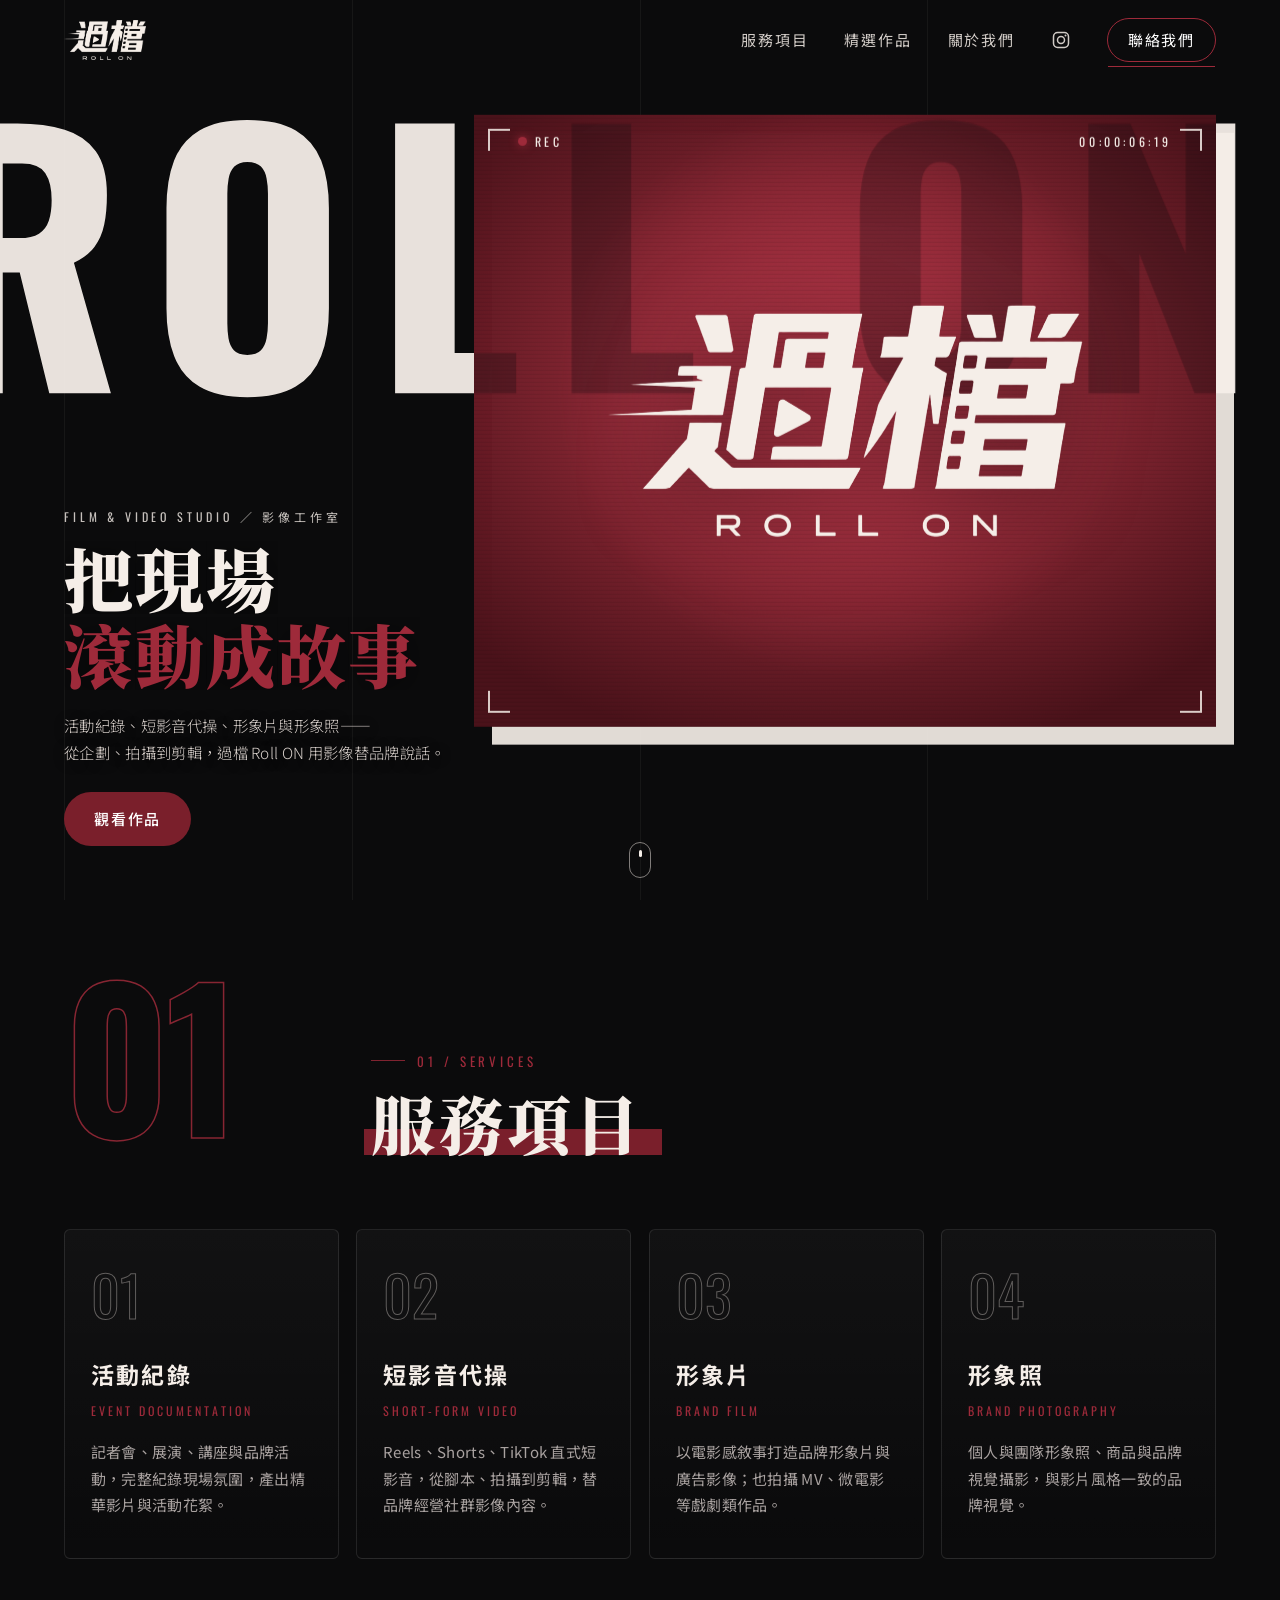
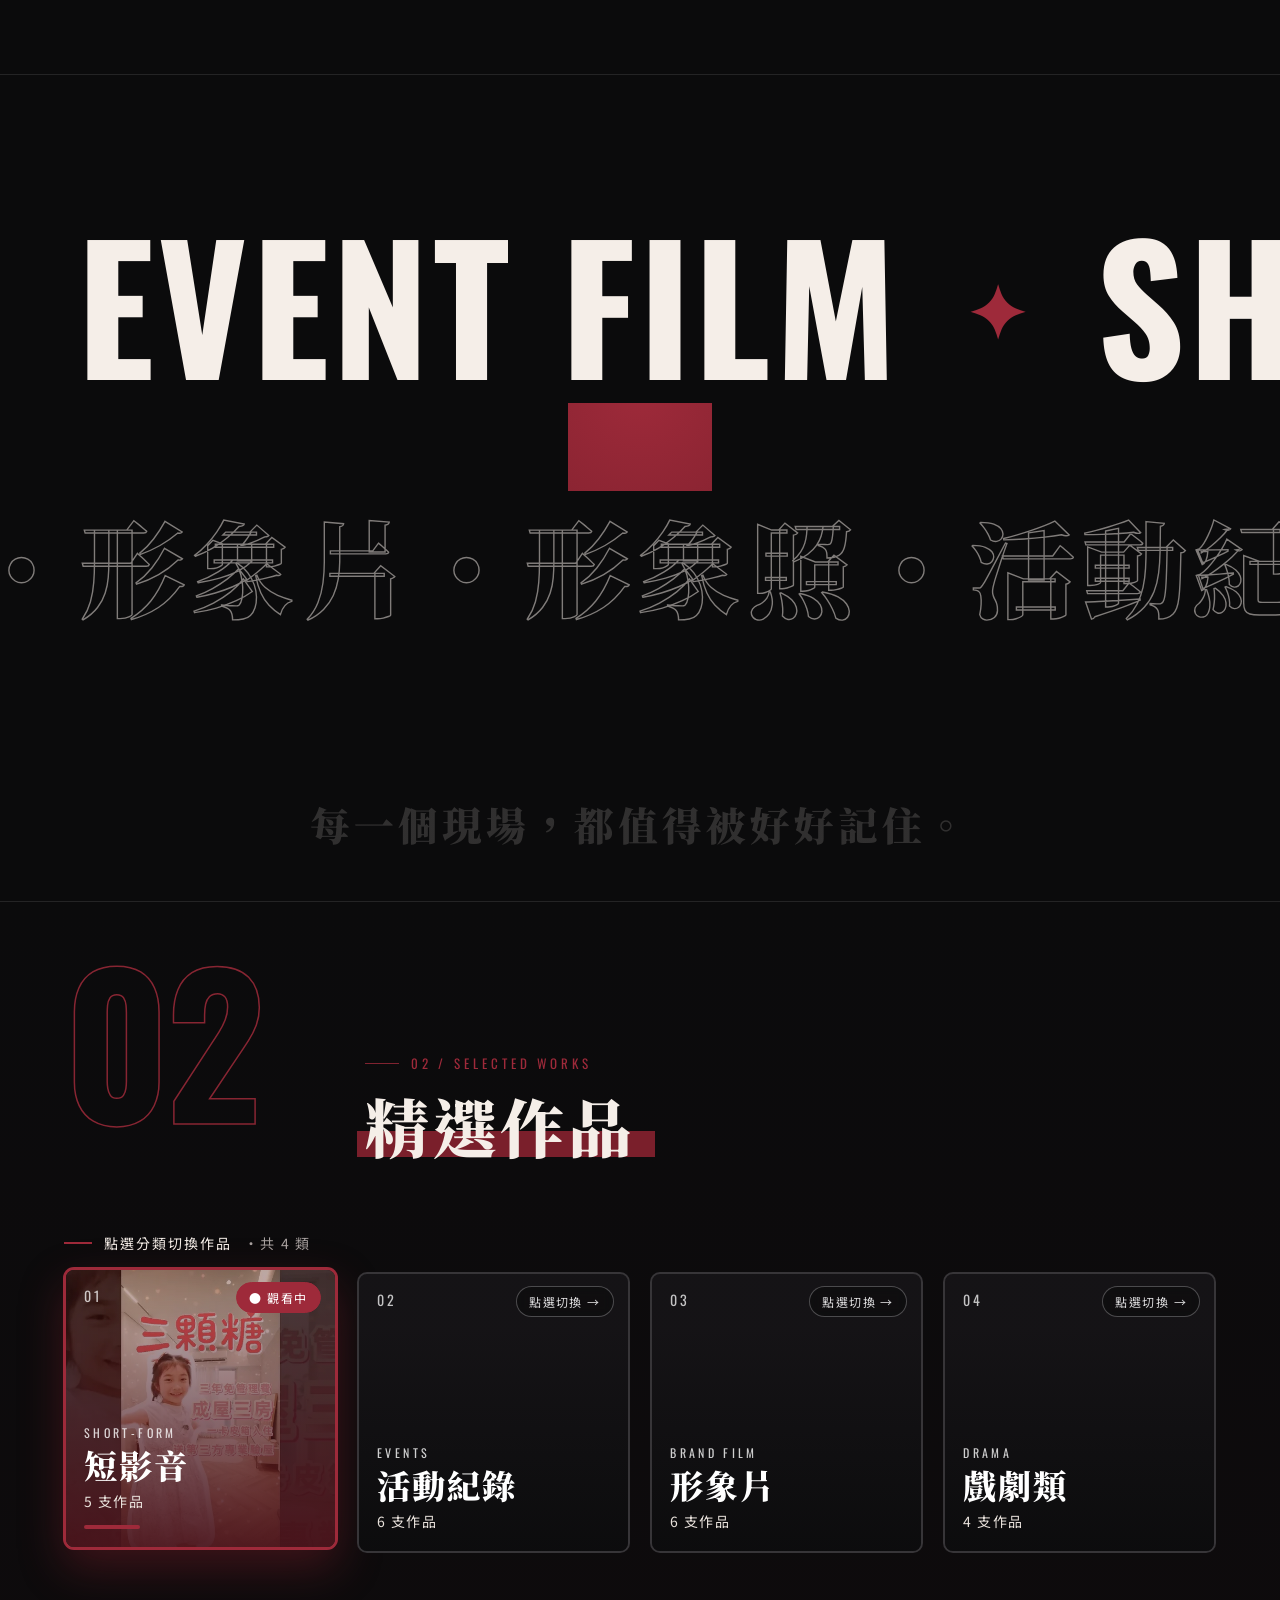
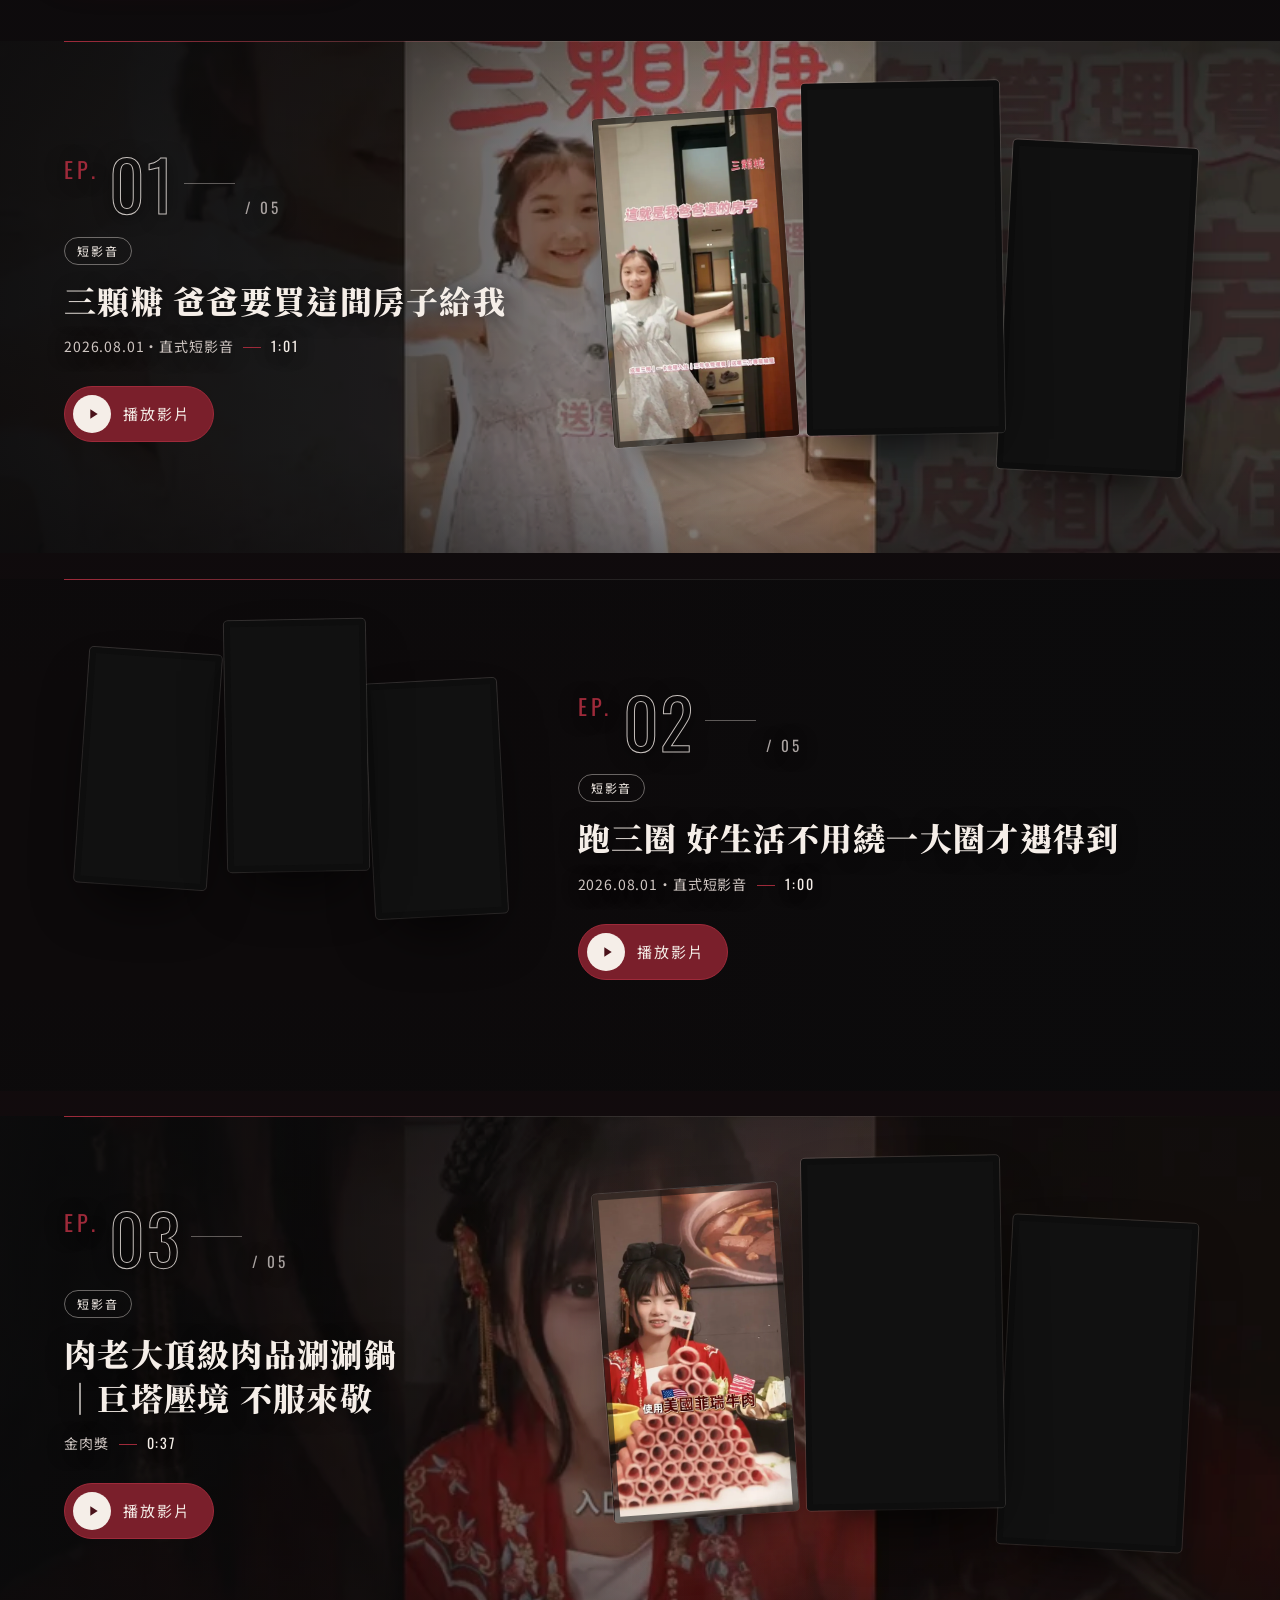
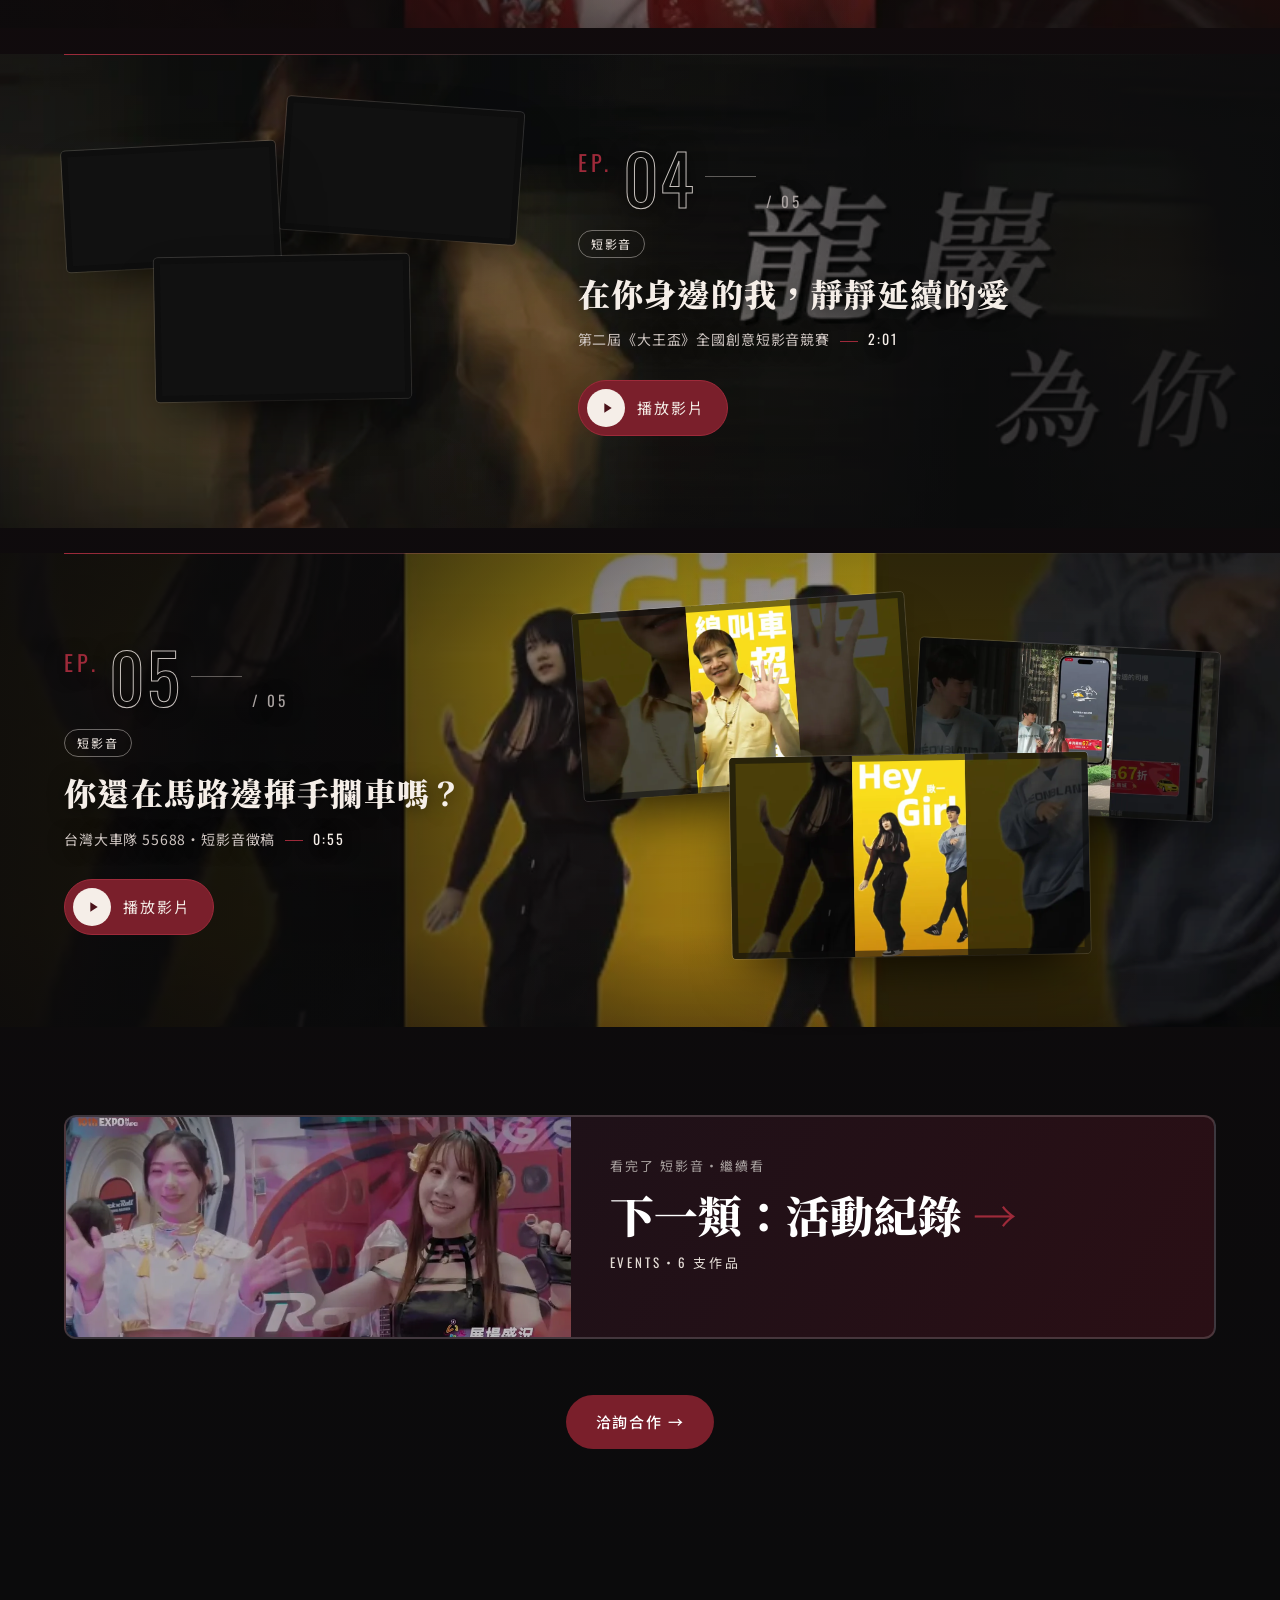
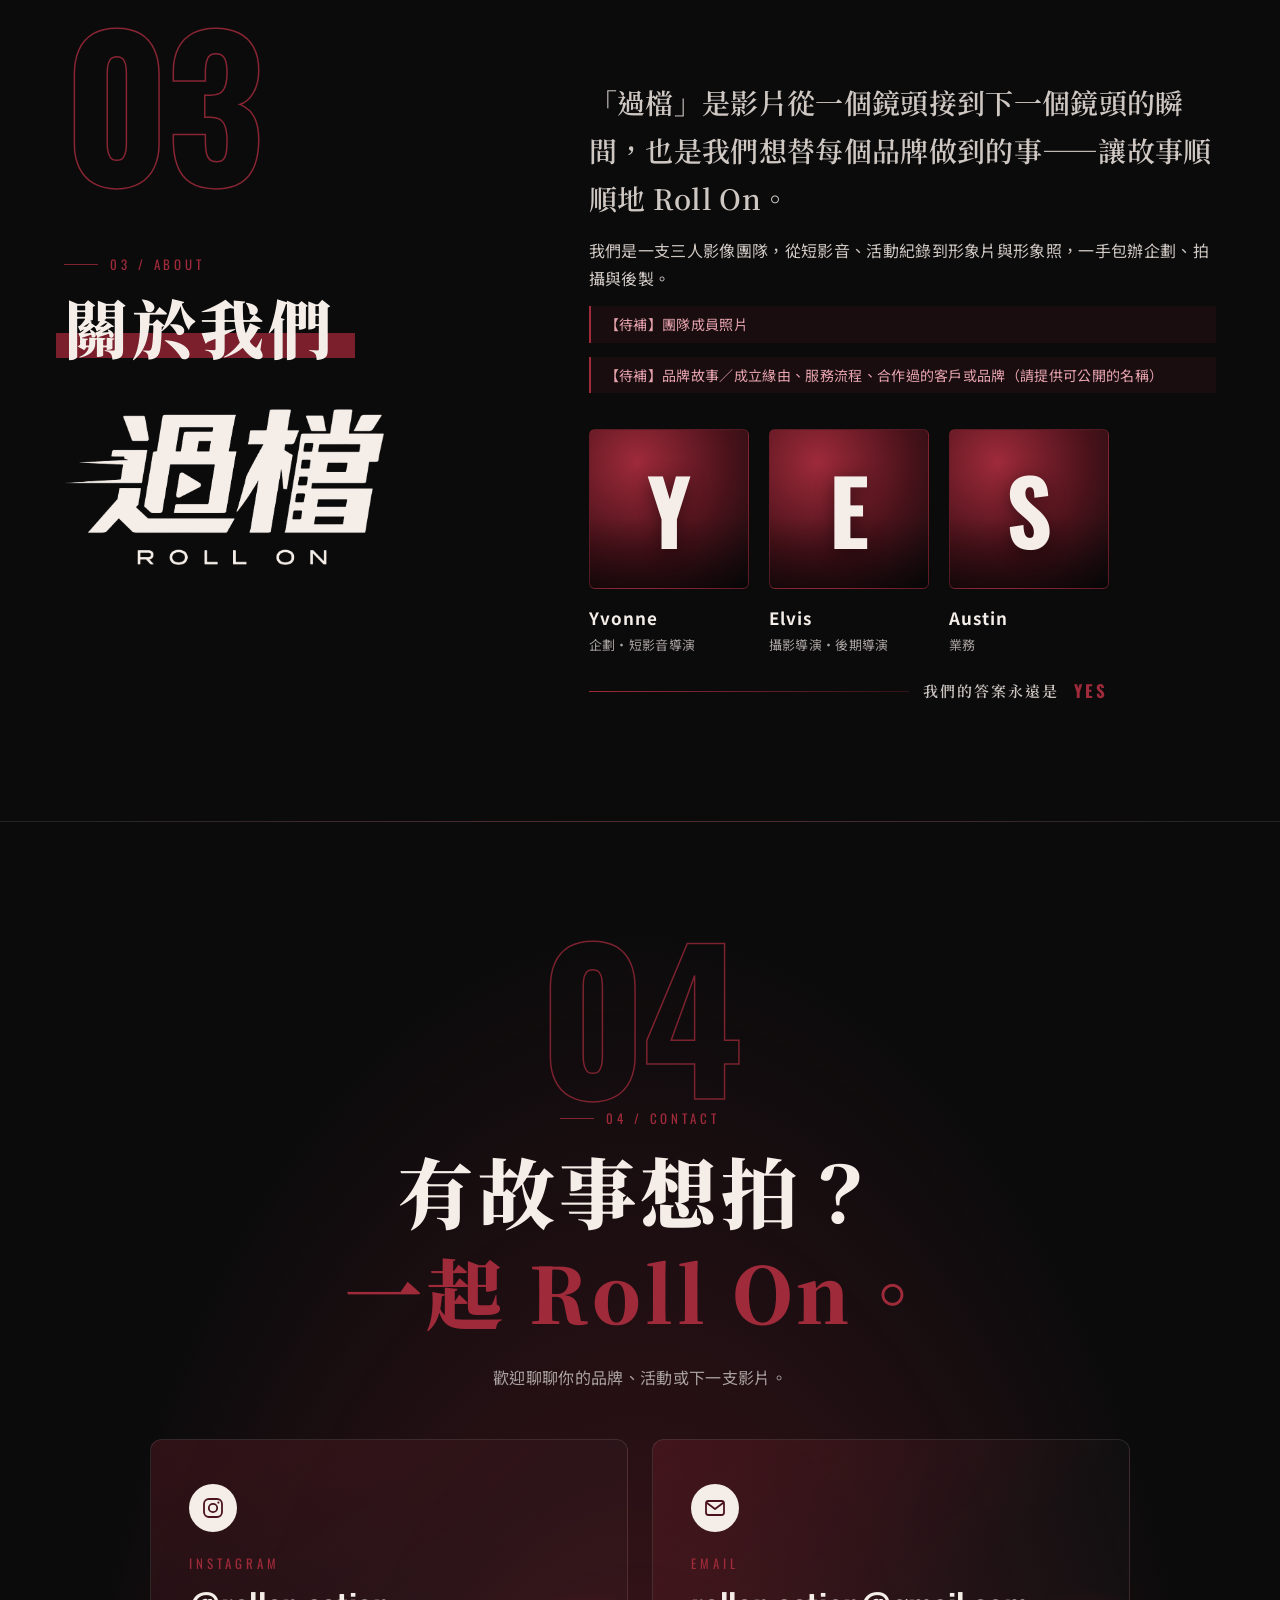
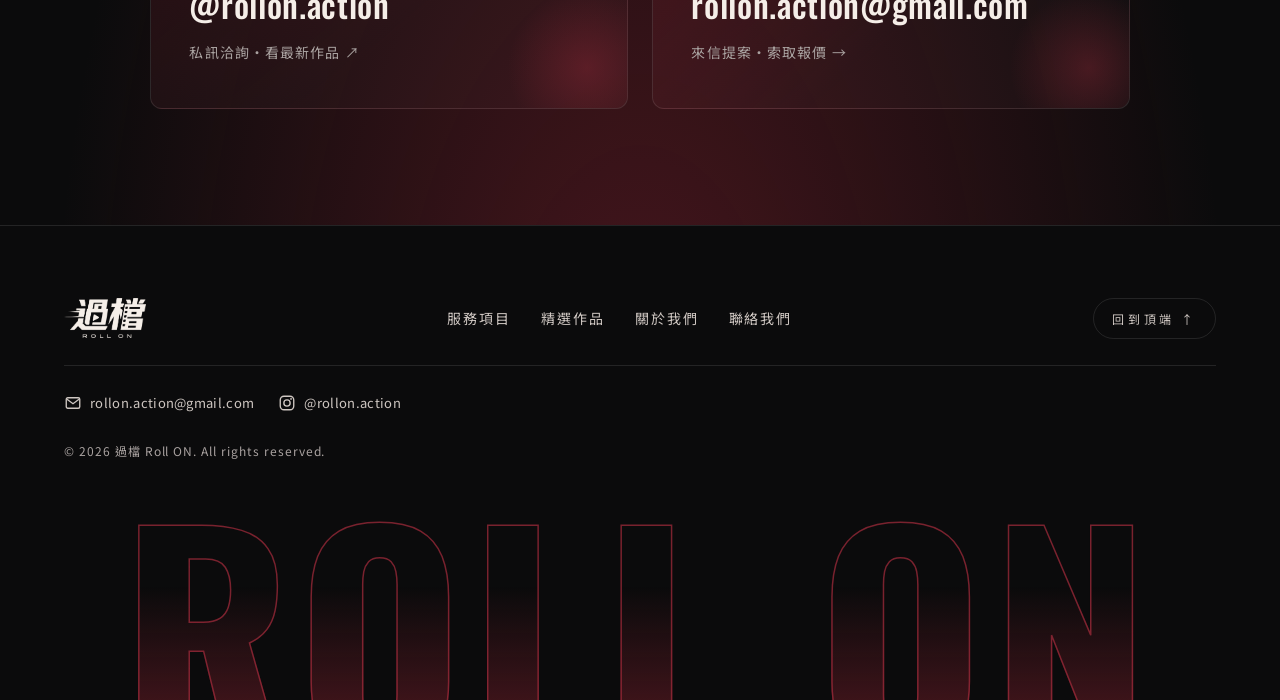
==== index.html @ 3261c83e "works.json data + /admin/ backend + large view counts" ====
<!DOCTYPE html>
<html lang="zh-Hant-TW" class="no-js">
<head>
<meta charset="UTF-8">
<meta name="viewport" content="width=device-width, initial-scale=1">
<title>過檔 Roll ON｜短影音代操・活動紀錄・形象片・形象照</title>
<meta name="description" content="過檔 Roll ON 影像工作室：短影音代操、活動紀錄、形象片、形象照。">
<link rel="preconnect" href="https://fonts.googleapis.com">
<link rel="preconnect" href="https://fonts.gstatic.com" crossorigin>
<link href="https://fonts.googleapis.com/css2?family=Noto+Sans+TC:wght@300;400;500;700;900&family=Noto+Serif+TC:wght@600;900&family=Oswald:wght@500;700&display=swap" rel="stylesheet">
<link rel="stylesheet" href="assets/style.css">
<script>document.documentElement.classList.replace("no-js","js")</script>
<link rel="icon" href="assets/logo-light.png">
<script>
  /* always open at the hero: no scroll restoration, no #hash jump on first load */
  if('scrollRestoration' in history) history.scrollRestoration='manual';
  if(location.hash) history.replaceState(null,'',location.pathname+location.search);
  window.scrollTo({top:0,left:0,behavior:'instant'});
  addEventListener('load',function(){ window.scrollTo({top:0,left:0,behavior:'instant'}); });
  addEventListener('pageshow',function(e){ if(e.persisted) window.scrollTo({top:0,left:0,behavior:'instant'}); });
</script>
</head>
<body>
<div class="intro" id="intro" aria-hidden="true">
  <div class="intro__inner">
    <img class="intro__logo" src="assets/logo-light.png" alt="">
    <span class="intro__bar"></span>
    <span class="intro__tc">EVENT FILM &amp; VIDEO STUDIO</span>
  </div>
</div>
<div class="cursor" id="cursor" aria-hidden="true"><span class="cursor__label">PLAY</span></div>

<header class="nav" id="nav">
  <span class="nav__progress" id="navProgress" aria-hidden="true"></span>
  <a href="#top" class="nav__logo" aria-label="過檔 Roll ON 首頁"><img src="assets/logo-light.png" alt="過檔 Roll ON"></a>
  <nav class="nav__links" id="navLinks">
    <a href="#services">服務項目</a>
    <a href="#works">精選作品</a>
    <a href="#about">關於我們</a>
    <a href="https://www.instagram.com/rollon.action/" class="nav__ig" target="_blank" rel="noopener" aria-label="Instagram @rollon.action"><svg viewBox="0 0 24 24" aria-hidden="true"><rect x="3" y="3" width="18" height="18" rx="5" fill="none" stroke="currentColor" stroke-width="1.8"/><circle cx="12" cy="12" r="4.2" fill="none" stroke="currentColor" stroke-width="1.8"/><circle cx="17.4" cy="6.6" r="1.2" fill="currentColor"/></svg><span class="nav__ig-text">Instagram</span></a>
    <a href="#contact" class="nav__cta">聯絡我們</a>
  </nav>
  <button class="nav__burger" id="burger" aria-label="開啟選單"><span></span><span></span></button>
</header>

<main id="top">
  <!-- HERO -->
  <section class="hero">
    <div class="hero__grid" aria-hidden="true"><i></i><i></i><i></i></div>
    <div class="hero__word hero__word--solid" aria-hidden="true" data-drift="-0.25"><span>ROLL ON</span></div>
    <figure class="hero__frame hero__frame--logo" data-parallax="0.08">
      <div class="hero__frame-bg" aria-hidden="true">
        <div class="hero__ghost"><div class="hero__word hero__word--ghost" data-drift="-0.25"><span>ROLL ON</span></div></div>
      </div>
      <img class="hero__logo" src="assets/logo-light.png" alt="過檔 Roll ON">
      <span class="hero__corner hero__corner--tl"></span><span class="hero__corner hero__corner--tr"></span>
      <span class="hero__corner hero__corner--bl"></span><span class="hero__corner hero__corner--br"></span>
      <figcaption class="hero__hud" aria-hidden="true"><span><i class="rec"></i>REC</span><span class="hero__tc" id="heroTc">00:00:00:00</span></figcaption>
      <span class="hero__focus" aria-hidden="true"></span>
    </figure>
    <div class="hero__word hero__word--outline" aria-hidden="true" data-drift="-0.25"><span>ROLL ON</span></div>
    <div class="hero__inner">
      <p class="eyebrow">FILM &amp; VIDEO STUDIO ／ 影像工作室</p>
      <h1 class="hero__title" aria-label="把現場滾動成故事">
        <span class="line" data-split>把現場</span>
        <span class="line accent" data-split>滾動成故事</span>
      </h1>
      <p class="hero__sub" data-reveal>活動紀錄、短影音代操、形象片與形象照——<br class="br-d">從企劃、拍攝到剪輯，過檔 Roll ON 用影像替品牌說話。</p>
      <div class="hero__actions" data-reveal style="--d:.1s">
        <a href="#works" class="btn btn--primary">觀看作品</a>
      </div>
    </div>
    <a href="#services" class="hero__scroll" aria-label="往下捲動"><span></span></a>
  </section>

  <!-- SERVICES -->
  <section class="section services" id="services">
    <div class="section__head">
      <span class="section__big" aria-hidden="true" data-parallax="-0.06">01</span>
      <div class="section__titles">
        <p class="section__num" data-reveal>01 / SERVICES</p>
        <h2 class="section__title" data-split>服務項目</h2>
      </div>
    </div>
    <div class="services__grid services__grid--even">
      <article class="svc" data-reveal>
        <span class="svc__no">01</span>
        <h3>活動紀錄</h3>
        <p class="svc__en">EVENT DOCUMENTATION</p>
        <p>記者會、展演、講座與品牌活動，完整紀錄現場氛圍，產出精華影片與活動花絮。</p>
      </article>
      <article class="svc" data-reveal>
        <span class="svc__no">02</span>
        <h3>短影音代操</h3>
        <p class="svc__en">SHORT-FORM VIDEO</p>
        <p>Reels、Shorts、TikTok 直式短影音，從腳本、拍攝到剪輯，替品牌經營社群影像內容。</p>
      </article>
      <article class="svc" data-reveal>
        <span class="svc__no">03</span>
        <h3>形象片</h3>
        <p class="svc__en">BRAND FILM</p>
        <p>以電影感敘事打造品牌形象片與廣告影像；也拍攝 MV、微電影等戲劇類作品。</p>
      </article>
      <article class="svc" data-reveal>
        <span class="svc__no">04</span>
        <h3>形象照</h3>
        <p class="svc__en">BRAND PHOTOGRAPHY</p>
        <p>個人與團隊形象照、商品與品牌視覺攝影，與影片風格一致的品牌視覺。</p>
      </article>
    </div>
  </section>

  <!-- STATEMENT: scroll-scrubbed kinetic type passing through a frame -->
  <section class="statement" id="statement" aria-label="過檔 Roll ON 影像宣言">
    <div class="statement__stage" aria-hidden="true">
      <p class="st-line st-line--a">EVENT FILM <i>✦</i> SHORTS <i>✦</i> BRAND FILM <i>✦</i> PHOTO <i>✦</i> EVENT FILM</p>
      <p class="st-line st-line--b">活動紀錄・短影音・形象片・形象照・活動紀錄</p>
    </div>
    <div class="statement__panel" aria-hidden="true">
      <div class="statement__replica">
        <p class="st-line st-line--a">EVENT FILM <i>✦</i> SHORTS <i>✦</i> BRAND FILM <i>✦</i> PHOTO <i>✦</i> EVENT FILM</p>
        <p class="st-line st-line--b">活動紀錄・短影音・形象片・形象照・活動紀錄</p>
      </div>
      <span class="hero__corner hero__corner--tl"></span><span class="hero__corner hero__corner--tr"></span>
      <span class="hero__corner hero__corner--bl"></span><span class="hero__corner hero__corner--br"></span>
      <span class="statement__hud"><i class="rec"></i>ROLLING</span>
    </div>
    <p class="statement__quote"><span class="statement__fill">每一個現場，</span><span class="statement__fill">都值得被好好記住。</span></p>
  </section>

  <!-- WORKS -->
  <section class="section works" id="works">
    <div class="section__head section__head--row">
      <span class="section__big" aria-hidden="true" data-parallax="-0.06">02</span>
      <div class="section__titles">
        <p class="section__num" data-reveal>02 / SELECTED WORKS</p>
        <h2 class="section__title" data-split>精選作品</h2>
      </div>
    </div>
    <div class="wcats-wrap" data-reveal>
      <p class="wcats__hint"><i aria-hidden="true"></i>點選分類切換作品<span>・共 4 類</span></p>
      <div class="wcats" role="tablist" id="worksCats" aria-label="作品分類"></div>
    </div>
    <div class="works__body" id="worksBody">
      <div class="wbar" id="worksBar" aria-label="切換作品分類"><span class="wbar__label">分類</span><div class="wbar__pills" id="worksBarPills"></div></div>
      <div class="works__list" id="worksGrid"></div>
      <div id="worksNext"></div>
    </div>
    <div class="works__more">
      <a class="btn btn--primary" href="#contact">洽詢合作 →</a>
    </div>
  </section>

  <!-- ABOUT -->
  <section class="section about" id="about">
    <div class="about__grid">
      <div class="about__side">
        <span class="section__big" aria-hidden="true" data-parallax="-0.06">03</span>
        <p class="section__num" data-reveal>03 / ABOUT</p>
        <h2 class="section__title" data-split>關於我們</h2>
        <img data-reveal class="about__logo" src="assets/logo-light.png" alt="過檔 Roll ON">
      </div>
      <div class="about__body">
        <p class="about__lead" data-reveal>「過檔」是影片從一個鏡頭接到下一個鏡頭的瞬間，也是我們想替每個品牌做到的事——讓故事順順地 <span class="nowrap">Roll On。</span></p>
        <p>我們是一支三人影像團隊，從短影音、活動紀錄到形象片與形象照，一手包辦企劃、拍攝與後製。</p>
        <p class="todo">【待補】團隊成員照片</p>
        <p class="todo">【待補】品牌故事／成立緣由、服務流程、合作過的客戶或品牌（請提供可公開的名稱）</p>
        <div class="team-yes" data-reveal>
        <ul class="about__team" aria-label="團隊成員">
          <li><div class="avatar" aria-hidden="true"><span>Y</span></div><strong>Yvonne</strong><span class="roles"><em>企劃</em>・<em>短影音導演</em></span></li>
          <li><div class="avatar" aria-hidden="true"><span>E</span></div><strong>Elvis</strong><span class="roles"><em>攝影導演</em>・<em>後期導演</em></span></li>
          <li><div class="avatar" aria-hidden="true"><span>S</span></div><strong>Austin</strong><span class="roles"><em>業務</em></span></li>
        </ul>
        <p class="yes-line"><span class="yes-line__rule"></span>我們的答案永遠是 <b>YES</b></p>
        </div>
      </div>
    </div>
  </section>

  <!-- CONTACT -->
  <section class="section contact" id="contact">
    <span class="section__big section__big--center" aria-hidden="true">04</span>
    <p class="section__num" data-reveal>04 / CONTACT</p>
    <h2 class="contact__title"><span class="line" data-split>有故事想拍？</span><span class="line accent" data-split>一起 Roll On。</span></h2>
    <p class="contact__sub" data-reveal>歡迎聊聊你的品牌、活動或下一支影片。</p>
    <div class="contact__cards contact__cards--main" data-reveal>
      <a class="ccard ccard--big" href="https://www.instagram.com/rollon.action/" target="_blank" rel="noopener">
        <span class="ccard__icon" aria-hidden="true"><svg viewBox="0 0 24 24"><rect x="3" y="3" width="18" height="18" rx="5"/><circle cx="12" cy="12" r="4.2"/><circle cx="17.4" cy="6.6" r="1.1" class="dot"/></svg></span>
        <span class="ccard__label">INSTAGRAM</span><strong>@rollon.action</strong><em>私訊洽詢・看最新作品 ↗</em>
      </a>
      <a class="ccard ccard--big" href="mailto:rollon.action@gmail.com">
        <span class="ccard__icon" aria-hidden="true"><svg viewBox="0 0 24 24"><rect x="3" y="5" width="18" height="14" rx="2.5"/><path d="M4 7l8 6 8-6"/></svg></span>
        <span class="ccard__label">EMAIL</span><strong>rollon.action<wbr>@gmail.com</strong><em>來信提案・索取報價 →</em>
      </a>
    </div>
  </section>
</main>

<footer class="footer">
  <div class="footer__mark" aria-hidden="true">ROLL ON</div>
  <div class="footer__top">
    <img src="assets/logo-light.png" alt="過檔 Roll ON">
    <nav class="footer__nav" aria-label="頁尾導覽"><a href="#services">服務項目</a><a href="#works">精選作品</a><a href="#about">關於我們</a><a href="#contact">聯絡我們</a></nav>
    <a href="#top" class="footer__totop">回到頂端 ↑</a>
  </div>
  <div class="footer__links">
    <a href="mailto:rollon.action@gmail.com" aria-label="Email rollon.action@gmail.com"><svg viewBox="0 0 24 24" aria-hidden="true"><rect x="3" y="5" width="18" height="14" rx="2" fill="none" stroke="currentColor" stroke-width="1.8"/><path d="M4 7l8 6 8-6" fill="none" stroke="currentColor" stroke-width="1.8"/></svg><span>rollon.action@gmail.com</span></a>
    <a href="https://www.instagram.com/rollon.action/" target="_blank" rel="noopener" aria-label="Instagram @rollon.action"><svg viewBox="0 0 24 24" aria-hidden="true"><rect x="3" y="3" width="18" height="18" rx="5" fill="none" stroke="currentColor" stroke-width="1.8"/><circle cx="12" cy="12" r="4.2" fill="none" stroke="currentColor" stroke-width="1.8"/><circle cx="17.4" cy="6.6" r="1.2" fill="currentColor"/></svg><span>@rollon.action</span></a>
  </div>
  <p class="footer__copy">© <span id="yr"></span> 過檔 Roll ON. All rights reserved.</p>
</footer>

<div class="modal" id="modal" aria-hidden="true">
  <div class="modal__backdrop" data-close></div>
  <div class="modal__box">
    <button class="modal__close" data-close aria-label="關閉">×</button>
    <div class="modal__frame" id="modalFrame"></div>
    <p class="modal__title" id="modalTitle"></p>
  </div>
</div>

<script src="assets/works-loader.js" data-then="assets/main.js assets/fx.js"></script>
</body>
</html>
---- assets/style.css ----
:root{
  --wine:#7a1f2b; --wine-2:#9e2a3a; --wine-dark:#4a121a;
  --black:#0b0b0c; --ink:#141416; --line:rgba(255,255,255,.1);
  --cream:#f5eee8; --muted:#a9a2a0;
  --sans:"Noto Sans TC",system-ui,sans-serif; --serif:"Noto Serif TC",serif; --disp:"Oswald","Noto Sans TC",sans-serif;
  --pad:clamp(20px,5vw,80px);
}
*{box-sizing:border-box;margin:0;padding:0}
html{scroll-behavior:smooth}
body{background:var(--black);color:var(--cream);font-family:var(--sans);font-weight:400;line-height:1.75;letter-spacing:.02em;-webkit-font-smoothing:antialiased;overflow-x:hidden}
img{display:block;max-width:100%}
a{color:inherit;text-decoration:none}
button{font:inherit;color:inherit;background:none;border:0;cursor:pointer}
.accent{color:var(--wine-2)}
[hidden]{display:none!important}

/* NAV */
.nav{position:fixed;inset:0 0 auto;z-index:50;display:flex;align-items:center;justify-content:space-between;padding:18px var(--pad);transition:background .3s,padding .3s}
.nav.is-solid{background:rgba(11,11,12,.88);backdrop-filter:blur(10px);padding-top:12px;padding-bottom:12px;border-bottom:1px solid var(--line)}
.nav__logo img{height:40px;width:auto}
.nav__links{display:flex;gap:36px;align-items:center;font-size:15px;letter-spacing:.12em}
.nav__links a{opacity:.85;transition:opacity .2s,color .2s}
.nav__links a:hover{opacity:1;color:#fff}
.nav__cta{border:1px solid var(--wine-2);padding:8px 20px;border-radius:999px;opacity:1!important}
.nav__cta:hover{background:var(--wine)}
.nav__burger{display:none;width:40px;height:40px;position:relative}
.nav__burger span{position:absolute;left:8px;right:8px;height:2px;background:var(--cream);transition:.3s}
.nav__burger span:first-child{top:15px}.nav__burger span:last-child{top:23px}

/* HERO — poster layout: one dominant frame, giant bleeding type, 3 colours */
.hero{position:relative;height:100vh;height:100svh;min-height:640px;overflow:hidden;background:var(--black);isolation:isolate}
.hero__grid{position:absolute;inset:0;display:grid;grid-template-columns:repeat(4,1fr);padding:0 var(--pad);pointer-events:none;z-index:0}
.hero__grid i{border-left:1px solid rgba(245,238,232,.05)}
.hero__grid i:last-child{border-right:1px solid rgba(245,238,232,.05)}
/* dominant shape: the film frame (~2/3 of the stage) */
.hero__frame{position:absolute;z-index:2;right:var(--pad);top:13vh;width:58vw;height:68vh;margin:0;transform:translate3d(0,var(--py,0),0)}
.hero__frame::before{content:"";position:absolute;inset:0;transform:translate(18px,18px);background:var(--wine);z-index:-1}
.hero__frame-img{position:absolute;inset:0;background-size:cover;background-position:30% 45%;filter:grayscale(.55) contrast(1.1) brightness(.85)}
.hero__frame-img::after{content:"";position:absolute;inset:0;background:linear-gradient(180deg,rgba(122,31,43,.15),rgba(122,31,43,.55));mix-blend-mode:multiply}
.hero__corner{position:absolute;width:22px;height:22px;border:2px solid var(--cream);opacity:.85;z-index:2}
.hero__corner--tl{left:14px;top:14px;border-right:0;border-bottom:0}.hero__corner--tr{right:14px;top:14px;border-left:0;border-bottom:0}
.hero__corner--bl{left:14px;bottom:14px;border-right:0;border-top:0}.hero__corner--br{right:14px;bottom:14px;border-left:0;border-top:0}
.hero__hud{position:absolute;z-index:2;left:44px;right:44px;top:16px;display:flex;justify-content:space-between;font-family:var(--disp);font-size:12px;letter-spacing:.3em;color:var(--cream)}
.hero__hud span{display:flex;align-items:center;gap:8px}
.rec{display:inline-block;width:9px;height:9px;border-radius:50%;background:var(--wine-2);box-shadow:0 0 10px var(--wine-2);animation:blink 1.4s steps(2) infinite}
@keyframes blink{50%{opacity:.2}}
.hero__play{position:absolute;z-index:3;right:28px;bottom:28px;width:72px;height:72px;border-radius:50%;background:var(--cream);color:var(--black);display:grid;place-items:center;transition:transform .3s,background .3s}
.hero__play svg{width:26px;height:26px;fill:currentColor;margin-left:4px}
.hero__play:hover{transform:scale(1.08);background:#fff}
/* giant bleeding word: solid layer behind frame, outline layer over it (frame-break) */
.hero__word{position:absolute;left:0;right:0;top:27%;z-index:1;pointer-events:none;white-space:nowrap;line-height:.78;font-family:var(--disp);font-weight:700;font-size:min(26vw,38vh);letter-spacing:.09em;transform:translate3d(calc(-6vw + var(--dx,0px)),-50%,0)}
.hero__word span{display:inline-block}
.hero__word--solid{color:var(--cream);opacity:.95}
.hero__word--outline{z-index:3;color:transparent;-webkit-text-stroke:2px var(--cream)}
.js .hero__word span{transform:translateX(12vw);opacity:0;transition:transform 1.6s cubic-bezier(.16,1,.3,1),opacity 1s}
.hero.is-loaded .hero__word span{transform:none;opacity:1}
.hero__word--solid{opacity:.95}
/* copy */
.hero__inner{position:absolute;z-index:4;left:var(--pad);bottom:clamp(40px,6vh,72px);max-width:640px}
.eyebrow{font-family:var(--disp);letter-spacing:.32em;font-size:12px;color:var(--cream);margin-bottom:14px;opacity:.8}
.hero__title{font-family:var(--serif);font-weight:900;font-size:clamp(44px,6.2vw,96px);line-height:1.05;letter-spacing:.03em;text-shadow:0 6px 30px rgba(0,0,0,.6)}
.hero__title .line{display:block}
.hero__sub{margin-top:18px;font-size:clamp(14px,1.2vw,16px);color:#d9d1cc;font-weight:300;max-width:520px;text-shadow:0 2px 12px rgba(0,0,0,.8)}
.hero__sub,.hero__actions{background:none}
.hero__actions{display:flex;flex-wrap:wrap;gap:12px;margin-top:26px}
.btn{display:inline-flex;align-items:center;gap:10px;padding:14px 30px;border-radius:999px;font-size:15px;letter-spacing:.12em;font-weight:500;transition:transform .2s,background .2s,border-color .2s}
.btn svg{width:18px;height:18px;fill:currentColor}
.btn--primary{background:var(--wine);color:#fff}
.btn--primary:hover{background:var(--wine-2);transform:translateY(-2px)}
.btn--ghost{border:1px solid rgba(245,238,232,.4);background:rgba(11,11,12,.35);backdrop-filter:blur(6px)}
.btn--ghost:hover{border-color:var(--cream);transform:translateY(-2px)}
.hero__now{position:absolute;z-index:4;right:var(--pad);bottom:clamp(40px,6vh,72px);text-align:right;display:flex;flex-direction:column;gap:2px;font-size:13px;max-width:300px}
.hero__now-label{font-family:var(--disp);letter-spacing:.3em;color:var(--wine-2);font-size:11px}
.hero__now-title{color:#cfc7c2}
.hero__scroll{position:absolute;z-index:4;left:50%;bottom:22px;width:22px;height:36px;border:1px solid rgba(245,238,232,.5);border-radius:12px;transform:translateX(-50%)}
.hero__scroll span{position:absolute;left:50%;top:7px;width:3px;height:7px;margin-left:-1.5px;background:var(--cream);border-radius:2px;animation:sc 1.8s infinite}
@keyframes sc{to{transform:translateY(12px);opacity:0}}

/* MARQUEE */
.marquee{background:var(--wine);overflow:hidden;white-space:nowrap;border-block:1px solid var(--wine-2)}
.marquee__track{display:inline-flex;gap:32px;padding:16px 0;animation:mq 30s linear infinite;font-family:var(--serif);font-weight:900;font-size:clamp(20px,2.4vw,30px);letter-spacing:.12em}
.marquee__track i{font-style:normal;color:var(--black)}
@keyframes mq{to{transform:translateX(-50%)}}

/* SECTIONS */
.section{padding:clamp(80px,11vw,150px) var(--pad)}
.section__head{margin-bottom:clamp(40px,5vw,64px)}
.section__head--row{display:flex;justify-content:space-between;align-items:flex-end;gap:24px;flex-wrap:wrap}
.section__num{font-family:var(--disp);letter-spacing:.3em;font-size:13px;color:var(--wine-2);margin-bottom:12px}
.section__title{font-family:var(--serif);font-weight:900;font-size:clamp(36px,5vw,64px);line-height:1.2;letter-spacing:.06em}

/* SERVICES */
.services__grid{display:grid;grid-template-columns:repeat(4,1fr);border-top:1px solid var(--line)}
.svc{position:relative;padding:40px 32px 48px 0;border-right:1px solid var(--line);transition:background .35s}
.svc+.svc{padding-left:32px}
.svc:last-child{border-right:0}
.svc::before{content:"";position:absolute;left:0;top:-1px;height:2px;width:0;background:var(--wine-2);transition:width .5s}
.svc:hover::before{width:100%}
.svc__no{font-family:var(--disp);font-size:56px;line-height:1;color:transparent;-webkit-text-stroke:1px rgba(245,238,232,.35)}
.svc h3{font-size:24px;font-weight:700;margin-top:28px;letter-spacing:.1em}
.svc__en{font-family:var(--disp);font-size:12px;letter-spacing:.25em;color:var(--wine-2);margin:6px 0 18px}
.svc p:last-child{color:var(--muted);font-size:15px}

/* WORKS */
.works{background:linear-gradient(180deg,var(--black),#120b0d 50%,var(--black))}
.filters{display:flex;flex-wrap:wrap;gap:8px}
.filter{padding:8px 18px;border:1px solid var(--line);border-radius:999px;font-size:14px;letter-spacing:.08em;color:#cfc7c2;transition:.2s}
.filter:hover{border-color:rgba(245,238,232,.5);color:#fff}
.filter.is-active{background:var(--wine);border-color:var(--wine);color:#fff}
.works__grid{display:grid;grid-template-columns:repeat(3,1fr);gap:clamp(16px,2vw,28px)}
.work--wide{grid-column:span 2;grid-row:span 2}
.is-filtered .work--wide{grid-column:auto;grid-row:auto}
.work__media{position:relative;display:block;width:100%;aspect-ratio:16/9;overflow:hidden;border-radius:6px;background:#1a1a1c}
.work__media img{width:100%;height:100%;object-fit:cover;transition:transform .6s,filter .6s;filter:saturate(.85)}
.work--wide .work__media{aspect-ratio:auto;height:calc(100% - 96px);min-height:300px}
.work__media::after{content:"";position:absolute;inset:0;background:linear-gradient(180deg,transparent 50%,rgba(0,0,0,.55));transition:background .4s}
.work__media:hover img{transform:scale(1.05);filter:saturate(1)}
.work__media:hover::after{background:linear-gradient(180deg,rgba(122,31,43,.25),rgba(0,0,0,.55))}
.work__play{position:absolute;z-index:2;left:50%;top:50%;width:64px;height:64px;margin:-32px 0 0 -32px;border-radius:50%;background:rgba(122,31,43,.88);display:grid;place-items:center;transform:scale(.85);opacity:.9;transition:.3s}
.work__play svg{width:26px;height:26px;fill:#fff;margin-left:3px}
.work__media:hover .work__play{transform:scale(1);opacity:1;background:var(--wine-2)}
.work__tag{position:absolute;z-index:2;left:12px;top:12px;background:rgba(11,11,12,.75);backdrop-filter:blur(4px);padding:3px 12px;border-radius:999px;font-size:12px;letter-spacing:.1em}
.work__info{padding:16px 2px 4px;display:grid;grid-template-columns:1fr auto;column-gap:16px}
.work__info h3{font-size:17px;font-weight:700;line-height:1.5}
.work__info p{grid-column:1;color:var(--muted);font-size:13px;line-height:1.6;margin-top:4px}
.work__info a{grid-column:2;grid-row:1/span 2;align-self:start;font-family:var(--disp);font-size:12px;letter-spacing:.15em;color:var(--wine-2);white-space:nowrap;padding-top:4px}
.work__info a:hover{color:#fff}
.work--wide .work__info h3{font-size:22px}
.work__media--ph{display:grid;place-items:center;border:1px dashed rgba(245,238,232,.25);background:repeating-linear-gradient(45deg,#141416 0 12px,#18181a 12px 24px)}
.work__media--ph::after{display:none}
.ph{color:var(--muted);font-size:14px;padding:0 20px;text-align:center}
.works__more{margin-top:56px;text-align:center}

/* ABOUT */
.about__grid{display:grid;grid-template-columns:1fr 1.4fr;gap:clamp(40px,6vw,96px);align-items:start}
.about__logo{width:min(320px,80%);margin-top:40px;opacity:.95}
.about__lead{font-family:var(--serif);font-weight:600;font-size:clamp(20px,2.2vw,28px);line-height:1.7;margin-bottom:24px}
.about__body>p{color:#cfc7c2;margin-bottom:14px}
.todo{color:#e7a3ad!important;border-left:2px solid var(--wine-2);padding:6px 0 6px 14px;background:rgba(122,31,43,.12);font-size:14px}
.about__team{list-style:none;display:grid;grid-template-columns:repeat(3,1fr);gap:20px;margin-top:36px}
.about__team li{display:flex;flex-direction:column;gap:2px}
.avatar{aspect-ratio:4/5;border-radius:6px;background:linear-gradient(160deg,#1d1d20,var(--wine-dark));display:grid;place-items:center;color:var(--muted);font-size:13px;margin-bottom:10px;border:1px dashed rgba(245,238,232,.2)}
.about__team strong{font-size:16px}
.about__team span{font-size:13px;color:var(--muted)}

/* CONTACT */
.contact{text-align:center;background:radial-gradient(ellipse at 50% 120%,rgba(122,31,43,.55),transparent 65%),var(--black);border-top:1px solid var(--line)}
.contact__title{font-family:var(--serif);font-weight:900;font-size:clamp(36px,6vw,80px);line-height:1.25;letter-spacing:.05em}
.contact__sub{color:var(--muted);margin:20px 0 48px}
.contact__cards{display:grid;grid-template-columns:repeat(4,1fr);gap:16px;max-width:1100px;margin:0 auto}
.ccard{display:flex;flex-direction:column;gap:8px;padding:28px 20px;border:1px solid var(--line);border-radius:8px;background:rgba(255,255,255,.02);transition:.25s;text-align:left}
.ccard:hover{border-color:var(--wine-2);background:rgba(122,31,43,.15)}
.ccard span{font-family:var(--disp);font-size:12px;letter-spacing:.3em;color:var(--wine-2)}
.ccard strong{font-weight:500;font-size:15px;word-break:break-all}

/* FOOTER */
.footer{display:flex;justify-content:space-between;align-items:center;gap:20px;padding:32px var(--pad);border-top:1px solid var(--line);font-size:13px;color:var(--muted)}
.footer img{height:32px;width:auto}

/* MODAL */
.modal{position:fixed;inset:0;z-index:100;display:grid;place-items:center;opacity:0;pointer-events:none;transition:opacity .3s}
.modal.is-open{opacity:1;pointer-events:auto}
.modal__backdrop{position:absolute;inset:0;background:rgba(0,0,0,.88)}
.modal__box{position:relative;width:min(1100px,92vw)}
.modal__frame{aspect-ratio:16/9;background:#000}
.modal__frame.is-vertical{aspect-ratio:9/16;height:min(80vh,780px);width:auto;margin:0 auto}
.modal__frame iframe{width:100%;height:100%;border:0}
.modal__close{position:absolute;right:0;top:-48px;font-size:36px;line-height:1;width:44px;height:44px}
.modal__title{margin-top:14px;text-align:center;color:#cfc7c2}

/* RESPONSIVE */
@media (max-width:1100px){
  .services__grid{grid-template-columns:repeat(2,1fr)}
  .svc,.svc+.svc{padding:36px 28px 40px;border-right:0;border-bottom:1px solid var(--line)}
  .svc:nth-child(odd){border-right:1px solid var(--line)}
  .works__grid{grid-template-columns:repeat(2,1fr)}
  .contact__cards{grid-template-columns:repeat(2,1fr)}
  .hero__now{display:none}
}
@media (max-width:760px){
  .nav__logo img{height:32px}
  .nav__burger{display:block;z-index:2}
  .nav__links{position:fixed;inset:0;background:rgba(11,11,12,.97);flex-direction:column;justify-content:center;gap:28px;font-size:20px;opacity:0;pointer-events:none;transition:opacity .3s}
  .nav.is-open .nav__links{opacity:1;pointer-events:auto}
  .nav.is-open .nav__burger span:first-child{top:19px;transform:rotate(45deg)}
  .nav.is-open .nav__burger span:last-child{top:19px;transform:rotate(-45deg)}
  .br-d{display:none}
  .services__grid{grid-template-columns:1fr}
  .svc:nth-child(odd){border-right:0}
  .svc,.svc+.svc{padding:32px 0 36px}
  .works__grid{grid-template-columns:1fr}
  .work--wide{grid-column:auto;grid-row:auto}
  .work--wide .work__media{height:auto;min-height:0;aspect-ratio:16/9}
  .work--wide .work__info h3{font-size:18px}
  .filters{overflow-x:auto;flex-wrap:nowrap;margin:0 calc(var(--pad)*-1);padding:0 var(--pad);scrollbar-width:none}
  .filter{white-space:nowrap}
  .about__grid{grid-template-columns:1fr}
  .about__logo{display:none}
  .about__team{grid-template-columns:repeat(3,1fr);gap:12px}
  .contact__cards{grid-template-columns:1fr}
  .footer{flex-direction:column;text-align:center}
}
@media (prefers-reduced-motion:reduce){*{animation:none!important;transition:none!important}}

/* --- refinements after screenshot review --- */
.section{padding-top:clamp(72px,9vw,128px);padding-bottom:clamp(72px,9vw,128px)}
.about__team{max-width:520px}
.avatar{aspect-ratio:1/1}
.ccard strong{word-break:normal;overflow-wrap:anywhere}
@media (max-width:760px){
  .svc,.svc+.svc{padding:24px 0 26px;display:grid;grid-template-columns:56px 1fr;column-gap:8px}
  .svc__no{font-size:34px;grid-row:1/span 3}
  .svc h3{margin-top:0;font-size:20px}
  .svc__en{margin:2px 0 10px}
  .contact__cards{grid-template-columns:1fr 1fr;gap:10px}
  .ccard{padding:18px 14px}
  .ccard strong{font-size:13px}
}

/* team initial avatars */
.avatar{position:relative;overflow:hidden;border:1px solid rgba(158,42,58,.45);background:radial-gradient(circle at 30% 20%,var(--wine-2),var(--wine-dark) 55%,#0b0b0c 100%)}
.avatar::after{content:"";position:absolute;inset:0;background:linear-gradient(180deg,transparent 55%,rgba(0,0,0,.45))}
.avatar span{position:relative;z-index:1;font-family:var(--disp);font-weight:700;font-size:clamp(40px,5vw,72px);color:var(--cream);letter-spacing:0;line-height:1}
.about__team strong{font-size:17px;letter-spacing:.06em;margin-top:2px}
.about__team li>span{font-size:13px;color:var(--muted);line-height:1.5}
.roles em{font-style:normal;white-space:nowrap;display:inline-block}
.nowrap{white-space:nowrap}

/* YES team row */
.team-yes{max-width:520px;margin-top:36px}
.team-yes .about__team{margin-top:0;max-width:none}
.avatar span{font-size:clamp(64px,7vw,104px);font-weight:700;text-shadow:0 4px 18px rgba(0,0,0,.45)}
.yes-line{display:flex;align-items:center;gap:14px;margin-top:22px;font-family:var(--serif);font-weight:600;font-size:15px;letter-spacing:.14em;color:#cfc7c2}
.yes-line__rule{flex:1;height:1px;background:linear-gradient(90deg,var(--wine-2),rgba(158,42,58,.25))}
.yes-line b{font-family:var(--disp);font-weight:700;color:var(--wine-2);letter-spacing:.2em;font-size:17px}
@media (max-width:760px){.avatar span{font-size:clamp(56px,16vw,80px)}.yes-line{font-size:14px}}


/* ===== Editorial section heads ===== */
.section{position:relative;overflow:hidden}
.section__head{display:grid;grid-template-columns:minmax(0,3fr) minmax(0,9fr);align-items:end;column-gap:clamp(16px,2vw,32px);position:relative}
.section__head--row{grid-template-columns:minmax(0,3fr) minmax(0,5fr) minmax(0,4fr)}
.section__head--row .filters{justify-content:flex-end;align-self:end}
.section__big{font-family:var(--disp);font-weight:700;font-size:clamp(110px,15vw,240px);line-height:.78;color:transparent;-webkit-text-stroke:1.5px rgba(158,42,58,.85);letter-spacing:-.02em;transform:translate3d(0,var(--py,0),0);user-select:none}
.section__big--center{display:block;text-align:center;margin-bottom:20px;opacity:.9}
.section__num{color:var(--wine-2)}
.about__side .section__big{display:block;margin-bottom:24px}

/* ===== Kinetic type + reveals ===== */
.split{display:inline-block}
.hero__title .split,.contact__title .split{display:block}
.ch{display:inline-block;will-change:transform}
.js .split .ch{transform:translateY(105%) rotate(6deg);opacity:0;clip-path:inset(0 0 0 0);transition:transform .9s cubic-bezier(.16,1,.3,1),opacity .6s;transition-delay:calc(var(--i)*45ms + var(--line,0)*180ms + .1s)}
.js .split.is-in .ch{transform:none;opacity:1}
.hero__title .line,.section__title,.contact__title .line{overflow:hidden;padding-bottom:.06em}
.js [data-reveal]{opacity:0;transform:translateY(42px);transition:opacity .9s ease,transform 1s cubic-bezier(.16,1,.3,1);transition-delay:var(--d,0s)}
.js [data-reveal].is-in{opacity:1;transform:none}
.js .svc[data-reveal]:nth-child(2){--d:.08s}.js .svc[data-reveal]:nth-child(3){--d:.16s}.js .svc[data-reveal]:nth-child(4){--d:.24s}

/* ===== Responsive hero ===== */
@media (max-width:1100px){
  .hero__frame{width:64vw;height:58vh;top:14vh}
  .section__head--row{grid-template-columns:minmax(0,3fr) minmax(0,9fr)}
  .section__head--row .filters{grid-column:1/-1;justify-content:flex-start;margin-top:24px}
}
@media (max-width:760px){
  .hero{height:auto;min-height:100svh;display:flex;flex-direction:column;justify-content:flex-end;padding:0 var(--pad) 72px}
  .hero__grid{grid-template-columns:repeat(2,1fr)}
  .hero__frame{position:absolute;left:var(--pad);right:var(--pad);top:96px;width:auto;height:46svh}
  .hero__frame::before{transform:translate(10px,10px)}
  .hero__hud{left:36px;right:36px}
  .hero__play{width:56px;height:56px;right:18px;bottom:18px}
  .hero__word{top:calc(96px + 23svh);font-size:42vw;transform:translate3d(calc(-3vw + var(--dx,0px)),-50%,0)}
  .hero__word--outline{-webkit-text-stroke:1.5px var(--cream)}
  .hero__inner{position:relative;left:auto;bottom:auto;margin-top:calc(96px + 46svh + 28px)}
  .hero__title{font-size:clamp(40px,12vw,56px)}
  .hero__scroll{display:none}
  .section__head,.section__head--row{grid-template-columns:1fr}
  .section__big{font-size:96px;margin-bottom:12px}
}
@media (prefers-reduced-motion:reduce){
  .js .split .ch,.js [data-reveal],.js .hero__word span{opacity:1!important;transform:none!important}
}

/* ===== Turn 5: logo-led hero, event-first ===== */
.hero__word--outline{display:none}
.hero__frame--logo{z-index:3}
.hero__frame-bg{position:absolute;inset:0;background:
  radial-gradient(ellipse 70% 60% at 50% 45%,rgba(158,42,58,.95),rgba(122,31,43,.98) 55%,var(--wine-dark) 100%);overflow:hidden}
.hero__frame-bg::after{content:"";position:absolute;inset:0;background:repeating-linear-gradient(0deg,rgba(0,0,0,.08) 0 1px,transparent 1px 4px);mix-blend-mode:multiply}
.hero__frame--logo::before{background:var(--cream);opacity:.92}
.hero__logo{position:absolute;left:50%;top:50%;width:min(64%,560px);transform:translate(-50%,-50%);filter:drop-shadow(0 12px 40px rgba(0,0,0,.35));z-index:1}
.js .hero__logo{opacity:0;transform:translate(-50%,-46%) scale(.96);transition:opacity 1.2s .35s,transform 1.4s .35s cubic-bezier(.16,1,.3,1)}
.hero.is-loaded .hero__logo{opacity:1;transform:translate(-50%,-50%)}
.hero__focus{position:absolute;left:50%;top:50%;width:46px;height:46px;transform:translate(-50%,-50%);z-index:0;opacity:.0}
.hero__tc{font-variant-numeric:tabular-nums}
.eyebrow b{color:var(--wine-2);font-family:var(--sans);font-weight:700;letter-spacing:.2em;font-size:13px}
.hero__sub strong{color:var(--cream);font-weight:700;border-bottom:2px solid var(--wine-2)}
.hero__svcs{list-style:none;display:flex;flex-wrap:wrap;gap:8px;margin-top:18px;padding:0}
.hero__svcs li{font-size:13px;letter-spacing:.14em;padding:6px 14px;border:1px solid rgba(245,238,232,.25);border-radius:999px;color:#d9d1cc}
.hero__svcs li.is-main{background:var(--cream);color:var(--wine-dark);border-color:var(--cream);font-weight:700}

/* services: featured event card on top, 3 below */
.services__grid{grid-template-columns:repeat(3,1fr)}
.services__grid .svc{padding:40px 32px 48px;border-right:1px solid var(--line);border-bottom:0}
.services__grid .svc:nth-child(2){padding-left:0}
.services__grid .svc:last-child{border-right:0}
.svc--feature{grid-column:1/-1;display:grid;grid-template-columns:minmax(0,4fr) minmax(0,8fr);align-items:center;column-gap:clamp(24px,4vw,64px);padding:clamp(40px,5vw,72px) clamp(24px,4vw,64px)!important;border-right:0!important;border-bottom:1px solid var(--line)!important;background:linear-gradient(110deg,rgba(122,31,43,.55),rgba(74,18,26,.25) 60%,transparent);overflow:hidden}
.svc--feature .svc__no{font-size:clamp(120px,14vw,220px);line-height:.8;-webkit-text-stroke:2px rgba(245,238,232,.55)}
.svc--feature h3{font-family:var(--serif);font-weight:900;font-size:clamp(40px,4.6vw,72px);margin-top:6px;letter-spacing:.06em}
.svc--feature .svc__en{font-size:14px}
.svc--feature p:not(.svc__en):not(.svc__kicker){color:#d9d1cc!important;font-size:17px!important;max-width:560px}
.svc__kicker{font-family:var(--disp);letter-spacing:.3em;font-size:12px;color:var(--cream);opacity:.75}
.svc__cta{display:inline-block;margin-top:22px;font-size:15px;letter-spacing:.12em;color:var(--cream);border-bottom:1px solid var(--wine-2);padding-bottom:4px;transition:color .2s}
.svc__cta:hover{color:var(--wine-2)}
.filter--main{border-color:var(--wine-2)!important;color:var(--cream)}
.filter--main::before{content:"● ";color:var(--wine-2)}

/* event placeholder block in works grid */
.work--event{grid-column:1/-1}
.event-ph{position:relative;min-height:340px;display:grid;place-items:center;overflow:hidden;border:1px solid rgba(158,42,58,.5);background:
  radial-gradient(ellipse 60% 80% at 50% 50%,rgba(122,31,43,.55),rgba(11,11,12,0) 70%),repeating-linear-gradient(90deg,rgba(245,238,232,.035) 0 1px,transparent 1px 80px),#101012}
.event-ph__big{position:absolute;left:50%;top:50%;transform:translate(-50%,-50%);font-family:var(--disp);font-weight:700;font-size:clamp(120px,22vw,320px);letter-spacing:.06em;color:transparent;-webkit-text-stroke:1.5px rgba(158,42,58,.45);white-space:nowrap;pointer-events:none}
.event-ph__body{position:relative;text-align:center;padding:48px 24px}
.event-ph__kicker{font-family:var(--disp);letter-spacing:.3em;font-size:12px;color:var(--cream);display:flex;align-items:center;justify-content:center;gap:10px}
.event-ph h3{font-family:var(--serif);font-weight:900;font-size:clamp(28px,3.4vw,48px);margin:14px 0 10px;letter-spacing:.06em}
.event-ph__todo{display:inline-block;color:#e7b9bf;background:rgba(122,31,43,.3);border-left:2px solid var(--wine-2);padding:6px 14px;font-size:14px;margin-bottom:24px}
.event-ph__corner{position:absolute;width:24px;height:24px;border:2px solid rgba(245,238,232,.7)}
.event-ph__corner--tl{left:16px;top:16px;border-right:0;border-bottom:0}.event-ph__corner--tr{right:16px;top:16px;border-left:0;border-bottom:0}
.event-ph__corner--bl{left:16px;bottom:16px;border-right:0;border-top:0}.event-ph__corner--br{right:16px;bottom:16px;border-left:0;border-top:0}
.event-ph .btn{display:inline-flex}

@media (max-width:1100px){
  .services__grid .svc:nth-child(odd){border-right:1px solid var(--line)}
  .services__grid .svc:last-child{border-right:0}
}
@media (max-width:760px){
  .hero__logo{width:78%}
  .hero__frame--logo{height:40svh}
  .hero__word{top:calc(96px + 20svh)}
  .hero__inner{margin-top:calc(96px + 40svh + 28px)}
  .services__grid{grid-template-columns:1fr}
  .services__grid .svc,.services__grid .svc:nth-child(2){padding:24px 0 26px;border-right:0!important;border-bottom:1px solid var(--line)}
  .svc--feature{display:block;padding:32px 20px!important;margin:0 calc(-1*var(--pad)*0)}
  .svc--feature .svc__no{font-size:88px;display:block;margin-bottom:12px}
  .svc--feature h3{font-size:40px}
  .svc--feature p:not(.svc__en):not(.svc__kicker){font-size:15px!important}
  .event-ph{min-height:300px}
}

.hero__title{font-size:clamp(44px,5.4vw,84px)}
.nav__ig{display:inline-flex;align-items:center;gap:8px}
.nav__ig svg{width:20px;height:20px}
.nav__ig-text{position:absolute;width:1px;height:1px;overflow:hidden;clip:rect(0 0 0 0)}
.ccard strong{overflow-wrap:anywhere}
.footer__links{display:flex;gap:24px;flex-wrap:wrap;justify-content:center}
.footer__links a{display:inline-flex;align-items:center;gap:8px;color:#cfc7c2;transition:color .2s}
.footer__links a:hover{color:var(--cream)}
.footer__links svg{width:18px;height:18px}
@media (max-width:760px){.nav__ig-text{position:static;width:auto;height:auto;clip:auto}}
@media (max-width:760px){
  .hero__frame--logo{left:16vw}
  .hero__word{font-size:46vw}
}
@media (min-width:1101px){.section__head--row{grid-template-columns:minmax(0,3fr) minmax(0,4fr) minmax(0,5fr)}.section__head--row .filters{flex-wrap:nowrap}}

/* ---- Turn 6: commercial works ---- */
.work__biz{position:absolute;z-index:2;right:12px;top:12px;padding:3px 10px;border-radius:999px;font-size:11px;letter-spacing:.14em;color:var(--cream);background:rgba(122,31,43,.82);border:1px solid rgba(245,238,232,.18)}
.works__more{display:flex;flex-wrap:wrap;gap:12px;justify-content:center}

/* ---- Turn 6b: 16-card grid — two panoramic cards span 2 columns ---- */
.works__grid{--g:clamp(16px,2vw,28px);gap:var(--g);container-type:inline-size}
@media (min-width:1101px){
  .work--pano{grid-column:span 2}
  .work--pano .work__media{aspect-ratio:auto;height:calc((100cqw - 2*var(--g))/3*9/16)}
  .is-filtered .work--pano{grid-column:auto}
  .is-filtered .work--pano .work__media{aspect-ratio:16/9;height:auto}
}
@media (min-width:761px) and (max-width:1100px){
  .works__grid{grid-auto-flow:dense}
}

/* ===================================================================
   Turn 7 — kinetic type, frame-breaks, previews, intro, polish
   =================================================================== */
h1,h2,h3{text-wrap:balance}
p{text-wrap:pretty}

/* --- Intro: short logo reveal (JS only; CSS failsafe hides it after 4s) --- */
.intro{display:none}
.js .intro{display:grid;place-items:center;position:fixed;inset:0;z-index:300;background:var(--black);
  transition:transform .9s cubic-bezier(.76,0,.24,1);animation:introFailsafe 0s 4s forwards}
.intro.is-out{transform:translateY(-100%)}
.intro__inner{display:grid;justify-items:center;gap:16px}
.intro__logo{width:min(300px,58vw);height:auto;clip-path:inset(0 100% 0 0);animation:introWipe .8s .05s cubic-bezier(.7,0,.2,1) forwards}
.intro__bar{display:block;width:min(300px,58vw);height:2px;background:var(--wine-2);transform:scaleX(0);transform-origin:left;animation:introBar 1s .05s cubic-bezier(.7,0,.2,1) forwards}
.intro__tc{font-family:var(--disp);font-size:11px;letter-spacing:.42em;color:var(--muted);opacity:0;animation:introFade .5s .45s forwards}
@keyframes introWipe{to{clip-path:inset(0 0 0 0)}}
@keyframes introBar{to{transform:scaleX(1)}}
@keyframes introFade{to{opacity:1}}
@keyframes introFailsafe{to{visibility:hidden;opacity:0;pointer-events:none}}

/* --- Nav: scroll progress + active section --- */
.nav__progress{position:absolute;left:0;right:0;bottom:-1px;height:2px;background:linear-gradient(90deg,var(--wine),var(--wine-2));transform:scaleX(var(--sp,0));transform-origin:left;pointer-events:none}
.nav__links a{position:relative}
.nav__links a:not(.nav__ig)::after{content:"";position:absolute;left:0;right:0;bottom:-6px;height:1px;background:var(--wine-2);transform:scaleX(0);transform-origin:right;transition:transform .45s cubic-bezier(.7,0,.2,1)}
.nav__links a:not(.nav__ig):hover::after,.nav__links a.is-active::after{transform:scaleX(1);transform-origin:left}
.nav__links a.is-active{opacity:1;color:#fff}

/* --- Hero frame-break: the giant word continues *through* the panel as a debossed ghost --- */
.hero__ghost{position:absolute;pointer-events:none;transform:translate3d(0,calc(-1 * var(--py,0px)),0)}
.hero__word--ghost{color:rgba(11,11,12,.26);opacity:1;mix-blend-mode:multiply}
@media (hover:hover) and (pointer:fine) and (min-width:761px){
  .hero__word{transform:translate3d(calc(-6vw + var(--dx,0px) + var(--mx,0) * -18px),-50%,0);transition:transform .8s cubic-bezier(.2,.8,.2,1)}
  .hero.is-settled .hero__logo{transform:translate(calc(-50% + var(--mx,0) * 12px),calc(-50% + var(--my,0) * 9px));transition:transform .7s cubic-bezier(.2,.8,.2,1),opacity .4s}
  .hero__frame-bg{background:
    radial-gradient(circle 32vw at calc(50% + var(--mx,0) * 30%) calc(45% + var(--my,0) * 30%),rgba(178,52,70,.95),transparent 70%),
    radial-gradient(ellipse 70% 60% at 50% 45%,rgba(158,42,58,.95),rgba(122,31,43,.98) 55%,var(--wine-dark) 100%)}
}

/* --- Section titles break out of a wine box; big numbers fill on scroll --- */
.section__title{position:relative;isolation:isolate;display:inline-block;padding-right:.3em;overflow:visible}
.section__title{clip-path:inset(-1em -1em 0 -1em)}
.section__title::after{content:"";position:absolute;z-index:-1;left:-.12em;right:0;bottom:.16em;height:.4em;background:var(--wine);transform:scaleX(0);transform-origin:left;transition:transform 1s cubic-bezier(.7,0,.2,1) .35s}
.section__title.is-in::after{transform:scaleX(1)}
.section__num{display:flex;align-items:center;gap:12px}
.section__num::before{content:"";width:34px;height:1px;background:currentColor;opacity:.8}
.contact .section__num{justify-content:center}
.section__big{background:linear-gradient(0deg,rgba(122,31,43,.9) calc(var(--fill,0) * 100%),transparent calc(var(--fill,0) * 100%));-webkit-background-clip:text;background-clip:text}

/* --- Statement: scroll-scrubbed giant type passing through a wine frame --- */
.statement{position:relative;height:clamp(540px,92vh,880px);overflow:hidden;background:var(--black);border-top:1px solid var(--line);border-bottom:1px solid var(--line)}
.statement__stage{position:absolute;inset:0;pointer-events:none}
.st-line{position:absolute;left:0;margin:0;white-space:nowrap;line-height:1;will-change:transform}
.st-line i{font-style:normal;color:var(--wine-2);font-size:.42em;vertical-align:.55em;margin:0 .25em}
.st-line--a{top:17%;font-family:var(--disp);font-weight:700;font-size:clamp(96px,13.5vw,230px);letter-spacing:.02em;color:var(--cream);transform:translate3d(calc(6vw - var(--p,.5) * 75vw),0,0)}
.st-line--b{top:53%;font-family:var(--serif);font-weight:900;font-size:clamp(56px,8.2vw,140px);letter-spacing:.06em;color:transparent;-webkit-text-stroke:1.4px rgba(245,238,232,.5);transform:translate3d(calc(-72vw + var(--p,.5) * 62vw),0,0)}
.statement__panel{position:absolute;left:calc(50% - 20vw);top:12%;width:40vw;height:66%;overflow:hidden;background:
  radial-gradient(ellipse 80% 70% at 50% 40%,var(--wine-2),var(--wine) 60%,var(--wine-dark));
  clip-path:inset(calc((1 - var(--o,1)) * 42%) calc((1 - var(--o,1)) * 36%));box-shadow:0 40px 90px -30px rgba(0,0,0,.8)}
.statement__replica{position:absolute;pointer-events:none}
.statement__replica .st-line--a{color:var(--black)}
.statement__replica .st-line--a i{color:var(--cream)}
.statement__replica .st-line--b{-webkit-text-stroke:0;color:var(--cream)}
.statement__panel .hero__corner{z-index:2}
.statement__hud{position:absolute;z-index:2;left:42px;top:16px;display:flex;align-items:center;gap:8px;font-family:var(--disp);font-size:11px;letter-spacing:.3em;color:rgba(245,238,232,.85)}
.statement__hud .rec{width:7px;height:7px;border-radius:50%;background:#ff3b3b;box-shadow:0 0 8px #ff3b3b;animation:blink 1.2s steps(2) infinite}
@keyframes blink{50%{opacity:.2}}
.statement__quote{position:absolute;left:var(--pad);right:var(--pad);bottom:6%;margin:0;text-align:center;font-family:var(--serif);font-weight:900;font-size:clamp(24px,3.1vw,46px);letter-spacing:.1em;line-height:1.4}
.statement__fill{display:inline-block;background:linear-gradient(90deg,var(--cream) 50%,rgba(245,238,232,.16) 50%);background-size:200% 100%;background-position:calc((1 - var(--q,1)) * 100%) 0;-webkit-background-clip:text;background-clip:text;color:transparent}

/* --- Works: tilt, previews, tag reveal, Ken Burns, filter swap --- */
.work__media{transform:perspective(1000px) rotateX(var(--rx,0deg)) rotateY(var(--ry,0deg)) scale(var(--s,1));transition:transform .4s cubic-bezier(.2,.8,.2,1),box-shadow .4s;transform-style:flat}
.has-cursor .work__media:hover{--s:1.025;box-shadow:0 30px 60px -24px rgba(0,0,0,.85),0 0 0 1px rgba(158,42,58,.7)}
.has-cursor .work__media:hover .work__play{opacity:0;transform:translate(-50%,-50%) scale(.6)}
.work__preview{position:absolute;inset:0;z-index:1;overflow:hidden;background:#000;opacity:0;transition:opacity .6s ease;pointer-events:none}
.work__media.is-previewing .work__preview{opacity:1}
.work__preview iframe{position:absolute;left:50%;top:50%;width:120%;height:auto;aspect-ratio:16/9;transform:translate(-50%,-50%);border:0;pointer-events:none}
.work__preview.is-vertical iframe{width:100%;aspect-ratio:9/16}
.work__media::after{z-index:1}
.work__tag,.work__biz{transition:transform .45s cubic-bezier(.2,.8,.2,1),background .3s,color .3s,letter-spacing .45s}
.work__media:hover .work__tag,.work.is-center .work__tag{background:var(--cream);color:var(--wine-dark);letter-spacing:.18em;transform:translateX(4px)}
.work__media:hover .work__biz,.work.is-center .work__biz{background:var(--wine-2);letter-spacing:.24em;transform:translateX(-4px)}
.work__strip{position:absolute;z-index:2;left:0;right:0;bottom:0;display:flex;justify-content:space-between;align-items:center;padding:22px 14px 10px;font-family:var(--disp);font-size:11px;letter-spacing:.28em;color:var(--cream);background:linear-gradient(0deg,rgba(11,11,12,.85),transparent);opacity:0;transform:translateY(100%);transition:transform .45s cubic-bezier(.2,.8,.2,1),opacity .3s}
.work__strip span{display:inline-flex;align-items:center;gap:7px}
.work__strip .rec{width:6px;height:6px;border-radius:50%;background:#ff3b3b;opacity:.35}
.work__media.is-previewing .work__strip .rec{opacity:1;animation:blink 1.2s steps(2) infinite}
.work__media:hover .work__strip,.work.is-center .work__strip{opacity:1;transform:none}
@keyframes kb{from{transform:scale(1.03) translate(0,0)}to{transform:scale(1.13) translate(-2%,-1.5%)}}
.work.is-center .work__media img,.has-cursor .work__media:hover:not(.is-previewing) img{animation:kb 9s ease-in-out infinite alternate}
.works__grid.is-swap .work:not([hidden]){animation:swapIn .7s cubic-bezier(.16,1,.3,1) both;animation-delay:calc(var(--d,0s) * .6)}
@keyframes swapIn{from{opacity:0;transform:translateY(26px) scale(.97)}}

/* --- Cursor (desktop fine pointer only) --- */
.cursor{display:none}
.has-cursor .cursor{display:grid;place-items:center;position:fixed;left:0;top:0;z-index:250;width:30px;height:30px;margin:-15px 0 0 -15px;border:1px solid rgba(245,238,232,.55);border-radius:50%;pointer-events:none;opacity:0;
  transition:width .35s cubic-bezier(.2,.8,.2,1),height .35s cubic-bezier(.2,.8,.2,1),margin .35s cubic-bezier(.2,.8,.2,1),background .3s,border-color .3s,opacity .3s}
.has-cursor .cursor.is-on{opacity:1}
.has-cursor .cursor.is-link{width:52px;height:52px;margin:-26px 0 0 -26px;border-color:var(--wine-2);background:rgba(158,42,58,.12)}
.has-cursor .cursor.is-play{width:86px;height:86px;margin:-43px 0 0 -43px;border-color:transparent;background:rgba(122,31,43,.88)}
.cursor__label{font-family:var(--disp);font-size:12px;letter-spacing:.24em;padding-left:.24em;color:var(--cream);opacity:0;transition:opacity .2s}
.cursor.is-play .cursor__label{opacity:1}

/* --- Footer --- */
.footer{position:relative;overflow:hidden;display:grid;grid-template-columns:1fr;gap:26px;padding:72px var(--pad) 0;text-align:left;align-items:stretch;justify-content:stretch}
.footer__top{display:flex;align-items:center;justify-content:space-between;gap:24px 40px;flex-wrap:wrap;padding-bottom:26px;border-bottom:1px solid var(--line)}
.footer__top img{height:40px;width:auto}
.footer__nav{display:flex;gap:30px;flex-wrap:wrap;font-size:14px;letter-spacing:.14em;color:#cfc7c2}
.footer__nav a:hover,.footer__totop:hover{color:var(--cream)}
.footer__totop{font-family:var(--disp);font-size:12px;letter-spacing:.3em;color:#cfc7c2;border:1px solid var(--line);border-radius:999px;padding:9px 18px;transition:color .2s,border-color .2s,transform .3s}
.footer__totop:hover{border-color:var(--wine-2)}
.footer .footer__links{justify-content:flex-start}
.footer__copy{margin:0;font-size:12px;letter-spacing:.08em}
.footer__mark{order:9;margin:10px calc(-1 * var(--pad)) 0;text-align:center;white-space:nowrap;font-family:var(--disp);font-weight:700;font-size:22vw;line-height:.72;letter-spacing:.03em;color:transparent;-webkit-text-stroke:1.5px rgba(158,42,58,.75);
  background:linear-gradient(0deg,rgba(122,31,43,.55),transparent 70%);-webkit-background-clip:text;background-clip:text;transform:translateY(14%);user-select:none;pointer-events:none}

/* --- Responsive --- */
@media (max-width:1100px){
  .statement__panel{left:calc(50% - 28vw);width:56vw}
}
@media (max-width:760px){
  .statement{height:min(76svh,620px)}
  .st-line--a{top:16%;font-size:24vw;transform:translate3d(calc(4vw - var(--p,.5) * 150vw),0,0)}
  .st-line--b{top:50%;font-size:14vw;transform:translate3d(calc(-130vw + var(--p,.5) * 120vw),0,0)}
  .statement__panel{left:8vw;width:84vw;top:12%;height:60%}
  .statement__hud{left:30px;top:12px}
  .statement__quote{bottom:7%;font-size:clamp(20px,6vw,28px)}
  .statement__fill{display:block}
  .footer{padding-top:56px;gap:22px}
  .footer__top{flex-direction:column;align-items:flex-start}
  .footer__nav{gap:18px 22px}
  .footer__mark{font-size:25vw}
}

/* --- Reduced motion: everything static and fully legible --- */
@media (prefers-reduced-motion:reduce){
  .intro,.cursor{display:none!important}
  .section__title::after{transform:scaleX(1);transition:none}
  .work__media,.work__tag,.work__biz,.work__strip{transition:none}
  .work.is-center .work__media img,.statement__hud .rec,.works__grid.is-swap .work{animation:none!important}
  .statement__panel{clip-path:none}
  .nav__progress{display:none}
}

/* ================= turn 10: even services grid ================= */
.services .services__grid--even{grid-template-columns:repeat(4,minmax(0,1fr));gap:clamp(12px,1.4vw,20px);border-top:0}
.services__grid--even .svc,.services__grid--even .svc+.svc,.services__grid--even .svc:nth-child(2){padding:36px clamp(20px,2vw,30px) 40px!important;border:1px solid var(--line)!important;border-radius:6px;background:linear-gradient(180deg,rgba(255,255,255,.03),rgba(255,255,255,0));overflow:hidden}
.services__grid--even .svc:hover{background:linear-gradient(180deg,rgba(122,31,43,.28),rgba(122,31,43,0))}
.services__grid--even .svc h3{font-size:clamp(20px,1.8vw,24px)}
@media (max-width:1100px){.services .services__grid--even{grid-template-columns:repeat(2,minmax(0,1fr))}}
@media (max-width:600px){.services .services__grid--even{grid-template-columns:1fr}
  .services__grid--even .svc,.services__grid--even .svc+.svc,.services__grid--even .svc:nth-child(2){padding:24px 20px 26px!important}}

/* ================= turn 10: portfolio as an episode series ================= */
.works__list{display:flex;flex-direction:column;gap:clamp(14px,2vw,28px);margin:clamp(8px,2vw,24px) calc(var(--pad)*-1) 0;overflow-x:clip;padding-block:24px}
.ep{position:relative;min-height:clamp(440px,36vw,560px);isolation:isolate}
.ep__bg{position:absolute;inset:0;overflow:hidden;background:#0d0a0b;container-type:size;z-index:0}
.ep__poster{position:absolute;inset:-6%;width:112%;height:112%;max-width:none;object-fit:cover;opacity:.34;filter:blur(3px) saturate(.75) brightness(.85);transform:scale(1.04);transition:opacity 1.2s}
.ep.is-near .ep__poster{animation:epKb 24s ease-in-out infinite alternate}
.ep.is-playing .ep__poster{opacity:0}
@keyframes epKb{from{transform:scale(1.04) translate(0,0)}to{transform:scale(1.16) translate(-2.5%,-2%)}}
.ep__video{position:absolute;inset:0;opacity:0;transition:opacity 1.2s ease;pointer-events:none}
.ep.is-playing .ep__video{opacity:.32}
.ep__video iframe{position:absolute;left:50%;top:50%;width:max(100cqw,177.78cqh);height:max(56.25cqw,100cqh);transform:translate(-50%,-50%) scale(1.12);border:0;pointer-events:none}
.ep__video.is-vertical iframe{width:100cqw;height:177.78cqw}
.ep__shade{position:absolute;inset:0;background:linear-gradient(90deg,rgba(11,11,12,.94) 0%,rgba(11,11,12,.7) 38%,rgba(74,18,26,.55) 100%),linear-gradient(180deg,rgba(11,11,12,.35),transparent 30%,transparent 70%,rgba(11,11,12,.55))}
.ep--r .ep__shade{background:linear-gradient(270deg,rgba(11,11,12,.94) 0%,rgba(11,11,12,.7) 38%,rgba(74,18,26,.55) 100%),linear-gradient(180deg,rgba(11,11,12,.35),transparent 30%,transparent 70%,rgba(11,11,12,.55))}
.ep__bg::after{content:"";position:absolute;inset:0;background:rgba(122,31,43,.18);mix-blend-mode:multiply}
.ep::before{content:"";position:absolute;left:var(--pad);right:var(--pad);top:0;height:1px;background:linear-gradient(90deg,var(--wine-2),rgba(245,238,232,.12) 40%,transparent);z-index:2}
.ep__inner{position:relative;z-index:2;display:grid;grid-template-columns:minmax(0,5fr) minmax(0,7fr);align-items:center;gap:clamp(28px,4.5vw,80px);padding:clamp(48px,5vw,80px) var(--pad);min-height:inherit}
.ep--r .ep__info{order:2}
.ep__no{display:flex;align-items:baseline;gap:10px;font-family:var(--disp);font-size:clamp(54px,5.4vw,84px);line-height:.9;color:transparent;-webkit-text-stroke:1px rgba(245,238,232,.55);letter-spacing:.02em}
.ep__no span{font-size:.32em;-webkit-text-stroke:0;color:var(--wine-2);letter-spacing:.2em;align-self:flex-start;margin-top:.35em}
.ep__no i{flex:0 0 clamp(36px,4vw,64px);height:1px;background:rgba(245,238,232,.35);align-self:center;transform-origin:left;transform:scaleX(0);transition:transform 1s .3s cubic-bezier(.16,1,.3,1)}
.ep.is-in .ep__no i{transform:none}
.ep__no em{font-style:normal;font-size:.22em;-webkit-text-stroke:0;color:var(--muted);letter-spacing:.2em}
.ep__tags{display:flex;flex-wrap:wrap;gap:8px;margin:22px 0 14px}
.ep__cat,.ep__biz{font-size:12px;letter-spacing:.16em;padding:4px 12px;border-radius:999px;line-height:1.5}
.ep__cat{border:1px solid rgba(245,238,232,.4);color:var(--cream)}
.ep__biz{background:var(--wine);border:1px solid var(--wine-2);color:var(--cream)}
.ep__title{font-family:var(--serif);font-weight:900;font-size:clamp(24px,2.5vw,38px);line-height:1.35;letter-spacing:.04em;text-wrap:balance}
.ep__meta{margin-top:12px;color:#cfc6c2;font-size:14px;letter-spacing:.06em}
.ep__dur{font-family:var(--disp);letter-spacing:.14em;color:var(--cream)}
.ep__dur::before{content:"";display:inline-block;width:18px;height:1px;background:var(--wine-2);vertical-align:middle;margin:0 10px}
.ep__actions{display:flex;align-items:center;flex-wrap:wrap;gap:12px 22px;margin-top:28px}
.ep__play{display:inline-flex;align-items:center;gap:12px;padding:8px 22px 8px 8px;border-radius:999px;background:var(--wine);border:1px solid var(--wine-2);font-size:15px;letter-spacing:.14em;transition:background .25s,transform .25s}
.ep__play:hover{background:var(--wine-2);transform:translateX(3px)}
.ep__playicon{width:38px;height:38px;border-radius:50%;background:var(--cream);display:grid;place-items:center}
.ep__playicon svg{width:16px;height:16px;fill:var(--wine-dark);margin-left:2px}
.ep__yt{font-family:var(--disp);font-size:12px;letter-spacing:.2em;color:var(--muted);transition:color .2s}
.ep__yt:hover{color:var(--cream)}
/* three stills: overlapping, tilted, breaking the row frame */
.ep__stills{position:relative;height:clamp(300px,27vw,420px)}
.ep__still{position:absolute;display:block;padding:0;aspect-ratio:16/9;overflow:hidden;border-radius:4px;background:#111;box-shadow:0 28px 60px -22px rgba(0,0,0,.9),0 0 0 1px rgba(245,238,232,.16);transform:translate(var(--tx,0),var(--ty,0)) rotate(var(--rot,0deg));transition:transform .9s cubic-bezier(.16,1,.3,1),opacity .8s ease,box-shadow .3s;transition-delay:var(--sd,0s)}
.ep__still img{width:100%;height:100%;object-fit:cover;transition:transform .8s cubic-bezier(.16,1,.3,1)}
.ep__still::after{content:"";position:absolute;inset:0;box-shadow:inset 0 0 0 6px rgba(11,11,12,.55);pointer-events:none}
.ep__still--1{left:0;top:-4%;width:52%;--rot:-4deg;z-index:1;--sd:.05s}
.ep__still--3{right:0;top:8%;width:47%;--rot:3deg;z-index:2;--sd:.2s}
.ep__still--2{left:24%;top:40%;width:56%;--rot:-1deg;z-index:3;--sd:.12s}
.ep--r .ep__still--1{left:auto;right:0;--rot:4deg}
.ep--r .ep__still--3{right:auto;left:0;--rot:-3deg}
.ep--r .ep__still--2{left:20%}
.ep--vert .ep__still{aspect-ratio:9/16;width:29%}
.ep--vert .ep__still--1{left:4%;right:auto;top:2%}
.ep--vert .ep__still--2{left:35.5%;top:-6%;width:31%}
.ep--vert .ep__still--3{left:auto;right:4%;top:10%}
.ep--vert .ep__stills{height:clamp(340px,30vw,460px)}
.ep__still:hover{box-shadow:0 34px 70px -20px rgba(0,0,0,.95),0 0 0 1px var(--wine-2);z-index:4}
.ep__still:hover img{transform:scale(1.06)}
.has-cursor .ep:hover .ep__still--1{--tx:-10px;--ty:-6px}
.has-cursor .ep:hover .ep__still--3{--tx:10px;--ty:-4px}
.has-cursor .ep:hover .ep__still--2{--ty:8px}
/* scroll-in: stills fly in from the info side */
.js .ep:not(.is-in) .ep__still{opacity:0;--tx:calc(var(--dir,1) * -60px);--ty:30px;--rot:0deg}
.ep--r{--dir:-1}
.works__list.is-swap .ep:not([hidden]){animation:swapIn .7s cubic-bezier(.16,1,.3,1) both}
@media (max-width:1100px) and (min-width:761px){
  .ep__inner{grid-template-columns:minmax(0,1fr) minmax(0,1.15fr)}
  .ep__stills{height:clamp(260px,34vw,360px)}
}
@media (max-width:760px){
  .works__list{gap:14px;margin-top:8px}
  .ep{min-height:0}
  .ep__inner{grid-template-columns:1fr;gap:24px;padding:36px var(--pad) 30px}
  .ep--r .ep__info{order:0}
  .ep__shade,.ep--r .ep__shade{background:linear-gradient(180deg,rgba(11,11,12,.9) 0%,rgba(11,11,12,.66) 55%,rgba(74,18,26,.6) 100%)}
  .ep__no{font-size:52px}
  .ep__tags{margin:16px 0 10px}
  .ep__title{font-size:22px}
  .ep__actions{margin-top:20px}
  .ep__stills,.ep--vert .ep__stills{height:auto;display:flex;gap:12px;overflow-x:auto;scroll-snap-type:x mandatory;margin:0 calc(var(--pad)*-1);padding:6px var(--pad) 12px;scrollbar-width:none;-webkit-overflow-scrolling:touch}
  .ep__stills::-webkit-scrollbar{display:none}
  .ep__still,.ep--r .ep__still,.ep--vert .ep__still{position:relative;inset:auto;flex:0 0 80%;width:auto;--rot:0deg;scroll-snap-align:center}
  .ep--vert .ep__still{flex-basis:46%}
  .js .ep:not(.is-in) .ep__still{--tx:40px;--ty:0px}
}
@media (prefers-reduced-motion:reduce){
  .js .ep .ep__still{opacity:1!important;--tx:0px!important;--ty:0px!important}
  .ep__no i{transform:none}
}

/* ================= turn 10: contact = IG + Email ================= */
.contact .contact__cards--main{grid-template-columns:repeat(2,minmax(0,1fr));gap:clamp(14px,2vw,24px);max-width:980px}
.ccard--big{position:relative;padding:clamp(28px,3.4vw,48px) clamp(24px,3vw,40px)!important;gap:10px;border-radius:12px;background:linear-gradient(140deg,rgba(122,31,43,.32),rgba(255,255,255,.02) 60%);overflow:hidden}
.ccard--big::after{content:"";position:absolute;right:-40px;bottom:-40px;width:160px;height:160px;border-radius:50%;background:radial-gradient(circle,rgba(158,42,58,.35),transparent 70%);transition:transform .5s}
.ccard--big:hover::after{transform:scale(1.4)}
.ccard__icon{width:48px;height:48px;border-radius:50%;background:var(--cream);display:grid;place-items:center;margin-bottom:10px}
.ccard__icon svg{width:24px;height:24px;fill:none;stroke:var(--wine-dark);stroke-width:1.8;stroke-linecap:round;stroke-linejoin:round}
.ccard__icon .dot{fill:var(--wine-dark);stroke:none}
.ccard--big .ccard__label{font-family:var(--disp);font-size:13px;letter-spacing:.3em;color:var(--wine-2)}
.ccard--big strong{font-family:var(--disp);font-weight:500;font-size:clamp(22px,2.6vw,34px)!important;letter-spacing:.02em;line-height:1.2;color:var(--cream)}
.ccard--big em{font-style:normal;font-size:14px;color:var(--muted);letter-spacing:.08em;margin-top:6px;transition:color .2s}
.ccard--big:hover em{color:var(--cream)}
.contact__more{margin-top:28px;font-size:13px;color:var(--muted);letter-spacing:.08em}
.contact__more a{color:#cfc6c2;border-bottom:1px solid rgba(245,238,232,.25);padding-bottom:2px}
.contact__more a:hover{color:var(--cream);border-color:var(--wine-2)}
@media (max-width:760px){.contact .contact__cards--main{grid-template-columns:1fr;gap:12px}.ccard--big strong{font-size:24px!important}}

/* ================= turn 11: brighter row backgrounds, category-only tabs ================= */
.ep[hidden]{display:none!important}
.ep__poster{opacity:.8;filter:blur(.6px) saturate(1) brightness(.95)}
.ep.is-playing .ep__video{opacity:.85}
.ep__bg::after{background:rgba(122,31,43,.08)}
/* scrim only behind the text column; the video side stays clear */
.ep__shade{background:linear-gradient(90deg,rgba(11,11,12,.86) 0%,rgba(11,11,12,.6) 30%,rgba(11,11,12,.12) 52%,transparent 70%),linear-gradient(180deg,rgba(11,11,12,.25),transparent 22%,transparent 80%,rgba(11,11,12,.35))}
.ep--r .ep__shade{background:linear-gradient(270deg,rgba(11,11,12,.86) 0%,rgba(11,11,12,.6) 30%,rgba(11,11,12,.12) 52%,transparent 70%),linear-gradient(180deg,rgba(11,11,12,.25),transparent 22%,transparent 80%,rgba(11,11,12,.35))}
.ep__title,.ep__meta,.ep__no{text-shadow:0 2px 18px rgba(0,0,0,.55)}
.ep__no{-webkit-text-stroke:1px rgba(245,238,232,.8)}
.filter__count{font-family:var(--disp);font-size:11px;letter-spacing:.06em;margin-left:8px;opacity:.65;vertical-align:1px}
.filter__count:empty{display:none}
@media (max-width:760px){
  .ep__shade,.ep--r .ep__shade{background:linear-gradient(180deg,rgba(11,11,12,.78) 0%,rgba(11,11,12,.5) 38%,rgba(11,11,12,.1) 62%,rgba(11,11,12,.35) 100%)}
}

/* ===== WORKS: big category cards, sticky category bar, 「下一類」 panel ===== */
.wcats-wrap{margin:0 0 clamp(36px,5vw,64px)}
.wcats__hint{display:flex;align-items:center;gap:12px;font-size:14px;letter-spacing:.14em;color:var(--cream);margin-bottom:16px}
.wcats__hint i{width:28px;height:2px;background:var(--wine-2)}
.wcats__hint span{color:var(--muted)}
.wcats{display:grid;grid-template-columns:repeat(4,minmax(0,1fr));gap:clamp(12px,1.6vw,22px)}
.wcat{position:relative;display:block;text-align:left;min-height:clamp(220px,22vw,300px);border-radius:10px;overflow:hidden;background:#161417;border:2px solid rgba(255,255,255,.14);isolation:isolate;transition:transform .35s cubic-bezier(.16,1,.3,1),border-color .25s,box-shadow .35s}
.wcat__media{position:absolute;inset:0;z-index:-2}
.wcat__media img{width:100%;height:100%;object-fit:cover;filter:saturate(.75) brightness(.62);transform:scale(1.02);transition:filter .4s,transform .6s}
.wcat::after{content:"";position:absolute;inset:0;z-index:-1;background:linear-gradient(180deg,rgba(11,11,12,.1) 20%,rgba(11,11,12,.88) 100%);transition:background .3s}
.wcat__no{position:absolute;left:18px;top:14px;font-family:var(--disp);font-size:14px;letter-spacing:.2em;color:rgba(255,255,255,.75)}
.wcat__state{position:absolute;right:14px;top:12px;font-size:12px;letter-spacing:.12em;padding:4px 12px;border-radius:999px;background:rgba(11,11,12,.6);border:1px solid rgba(255,255,255,.3);color:#fff;backdrop-filter:blur(4px);transition:.25s}
.wcat__txt{position:absolute;left:18px;right:18px;bottom:18px;display:flex;flex-direction:column;gap:2px}
.wcat__en{font-family:var(--disp);font-size:12px;letter-spacing:.28em;color:rgba(255,255,255,.8)}
.wcat__name{font-family:var(--serif);font-weight:900;font-size:clamp(26px,2.6vw,38px);line-height:1.25;color:#fff;letter-spacing:.06em}
.wcat__count{font-size:14px;letter-spacing:.1em;color:#e9e2dc}
.wcat:hover{transform:translateY(-6px);border-color:rgba(255,255,255,.55);box-shadow:0 18px 40px rgba(0,0,0,.45)}
.wcat:hover .wcat__media img{filter:saturate(1) brightness(.85);transform:scale(1.07)}
.wcat:focus-visible{outline:2px solid #fff;outline-offset:3px}
.wcat.is-active{border-color:var(--wine-2);box-shadow:0 0 0 1px var(--wine-2),0 18px 44px rgba(122,31,43,.45);transform:translateY(-4px)}
.wcat.is-active::after{background:linear-gradient(180deg,rgba(122,31,43,.18) 10%,rgba(74,18,26,.92) 100%)}
.wcat.is-active .wcat__media img{filter:saturate(1) brightness(.8)}
.wcat.is-active .wcat__state{background:var(--wine-2);border-color:var(--wine-2)}
.wcat.is-active .wcat__txt::after{content:"";display:block;height:4px;width:56px;margin-top:10px;background:var(--wine-2);border-radius:2px}
.wcat:not(.is-active) .wcat__state{opacity:.85}

.wbar{position:fixed;left:0;right:0;top:var(--navh,64px);z-index:45;display:flex;align-items:center;gap:14px;padding:10px var(--pad);background:rgba(11,11,12,.92);backdrop-filter:blur(10px);border-bottom:1px solid var(--line);transform:translateY(-12px);opacity:0;visibility:hidden;pointer-events:none;transition:opacity .25s,transform .3s,visibility 0s .3s}
.wbar.is-on{transform:none;opacity:1;visibility:visible;pointer-events:auto;transition:opacity .25s,transform .3s}
.wbar__label{font-size:12px;letter-spacing:.2em;color:var(--muted);white-space:nowrap}
.wbar__pills{display:flex;gap:8px;overflow-x:auto;scrollbar-width:none}
.wbar__pills::-webkit-scrollbar{display:none}
.wpill{white-space:nowrap;padding:7px 16px;border:1px solid rgba(255,255,255,.28);border-radius:999px;font-size:14px;letter-spacing:.08em;color:#ece5df;transition:.2s}
.wpill b{font-family:var(--disp);font-weight:500;font-size:12px;margin-left:8px;opacity:.75}
.wpill:hover{border-color:#fff;color:#fff}
.wpill.is-active{background:var(--wine-2);border-color:var(--wine-2);color:#fff}

.wnext{position:relative;display:grid;grid-template-columns:minmax(0,1.1fr) minmax(0,1.4fr);width:100%;margin-top:clamp(40px,5vw,72px);text-align:left;border:2px solid rgba(255,255,255,.16);border-radius:12px;overflow:hidden;background:linear-gradient(120deg,#17121a,#2a0f15);transition:transform .35s cubic-bezier(.16,1,.3,1),border-color .25s,box-shadow .35s}
.wnext__media{position:relative;min-height:220px}
.wnext__media img{position:absolute;inset:0;width:100%;height:100%;object-fit:cover;filter:brightness(.75);transition:transform .6s,filter .4s}
.wnext__txt{display:flex;flex-direction:column;justify-content:center;gap:8px;padding:clamp(24px,3vw,44px)}
.wnext__kicker{font-size:13px;letter-spacing:.16em;color:var(--muted)}
.wnext__name{font-family:var(--serif);font-weight:900;font-size:clamp(28px,3.4vw,48px);line-height:1.3;color:#fff}
.wnext__name i{font-style:normal;display:inline-block;color:var(--wine-2);transition:transform .3s}
.wnext__meta{font-family:var(--disp);font-size:13px;letter-spacing:.22em;color:#e3dbd5}
.wnext:hover{transform:translateY(-4px);border-color:var(--wine-2);box-shadow:0 20px 48px rgba(122,31,43,.4)}
.wnext:hover .wnext__media img{transform:scale(1.06);filter:brightness(.95)}
.wnext:hover .wnext__name i{transform:translateX(8px)}

@media (max-width:760px){
  .wcats{grid-template-columns:repeat(2,minmax(0,1fr));gap:12px}
  .wcat{min-height:180px}
  .wcat__no{left:12px;top:10px;font-size:12px}
  .wcat__state{right:10px;top:9px;font-size:11px;padding:3px 9px}
  .wcat__txt{left:12px;right:12px;bottom:12px}
  .wcat__name{font-size:24px}
  .wcat__en{font-size:10px;letter-spacing:.2em}
  .wcat__count{font-size:13px}
  .wbar{gap:10px;padding:8px var(--pad)}
  .wbar__label{display:none}
  .wnext{grid-template-columns:1fr}
  .wnext__media{min-height:150px}
}
@media (prefers-reduced-motion:reduce){.wcat,.wnext,.wbar{transition:none}.wcat:hover,.wnext:hover{transform:none}}
.wcat__long{font-style:normal}
@media (max-width:760px){.wcat__long{display:none}}

/* view-count tag + original link (data from works.json / admin) */
.ep__tags{display:flex;flex-wrap:wrap;align-items:center;gap:8px}
.ep__views{display:flex;align-items:flex-end;gap:14px;margin-top:22px;line-height:1}
.ep__vnum{font-family:var(--disp);font-weight:700;font-size:clamp(52px,6vw,88px);letter-spacing:.01em;color:#fff;text-shadow:0 4px 24px rgba(0,0,0,.55),4px 4px 0 var(--wine)}
.ep__vnum small{font-family:var(--serif);font-weight:900;font-size:.5em;margin-left:4px;color:#fff}
.ep__vlab{display:flex;flex-direction:column;gap:6px;padding-bottom:8px;font-size:15px;font-weight:700;letter-spacing:.14em;color:#fff}
.ep__vlab em{font-style:normal;font-family:var(--disp);font-weight:500;font-size:11px;letter-spacing:.22em;color:#e6dcd6}
.ep__plat{display:inline-grid;place-items:center;width:30px;height:30px;border-radius:50%;background:var(--wine-2);color:#fff}
.ep__plat svg{width:17px;height:17px}
.ep__views::after{content:"";align-self:stretch;width:0}
@media (max-width:760px){.ep__views{margin-top:16px;gap:10px}.ep__vnum{font-size:52px}.ep__vlab{font-size:13px;padding-bottom:5px}.ep__plat{width:26px;height:26px}}
.ep__src{font-size:14px;letter-spacing:.1em;color:#fff;border-bottom:1px solid var(--wine-2);padding-bottom:2px;transition:color .2s,border-color .2s}
.ep__src:hover{color:var(--wine-2);border-color:#fff}
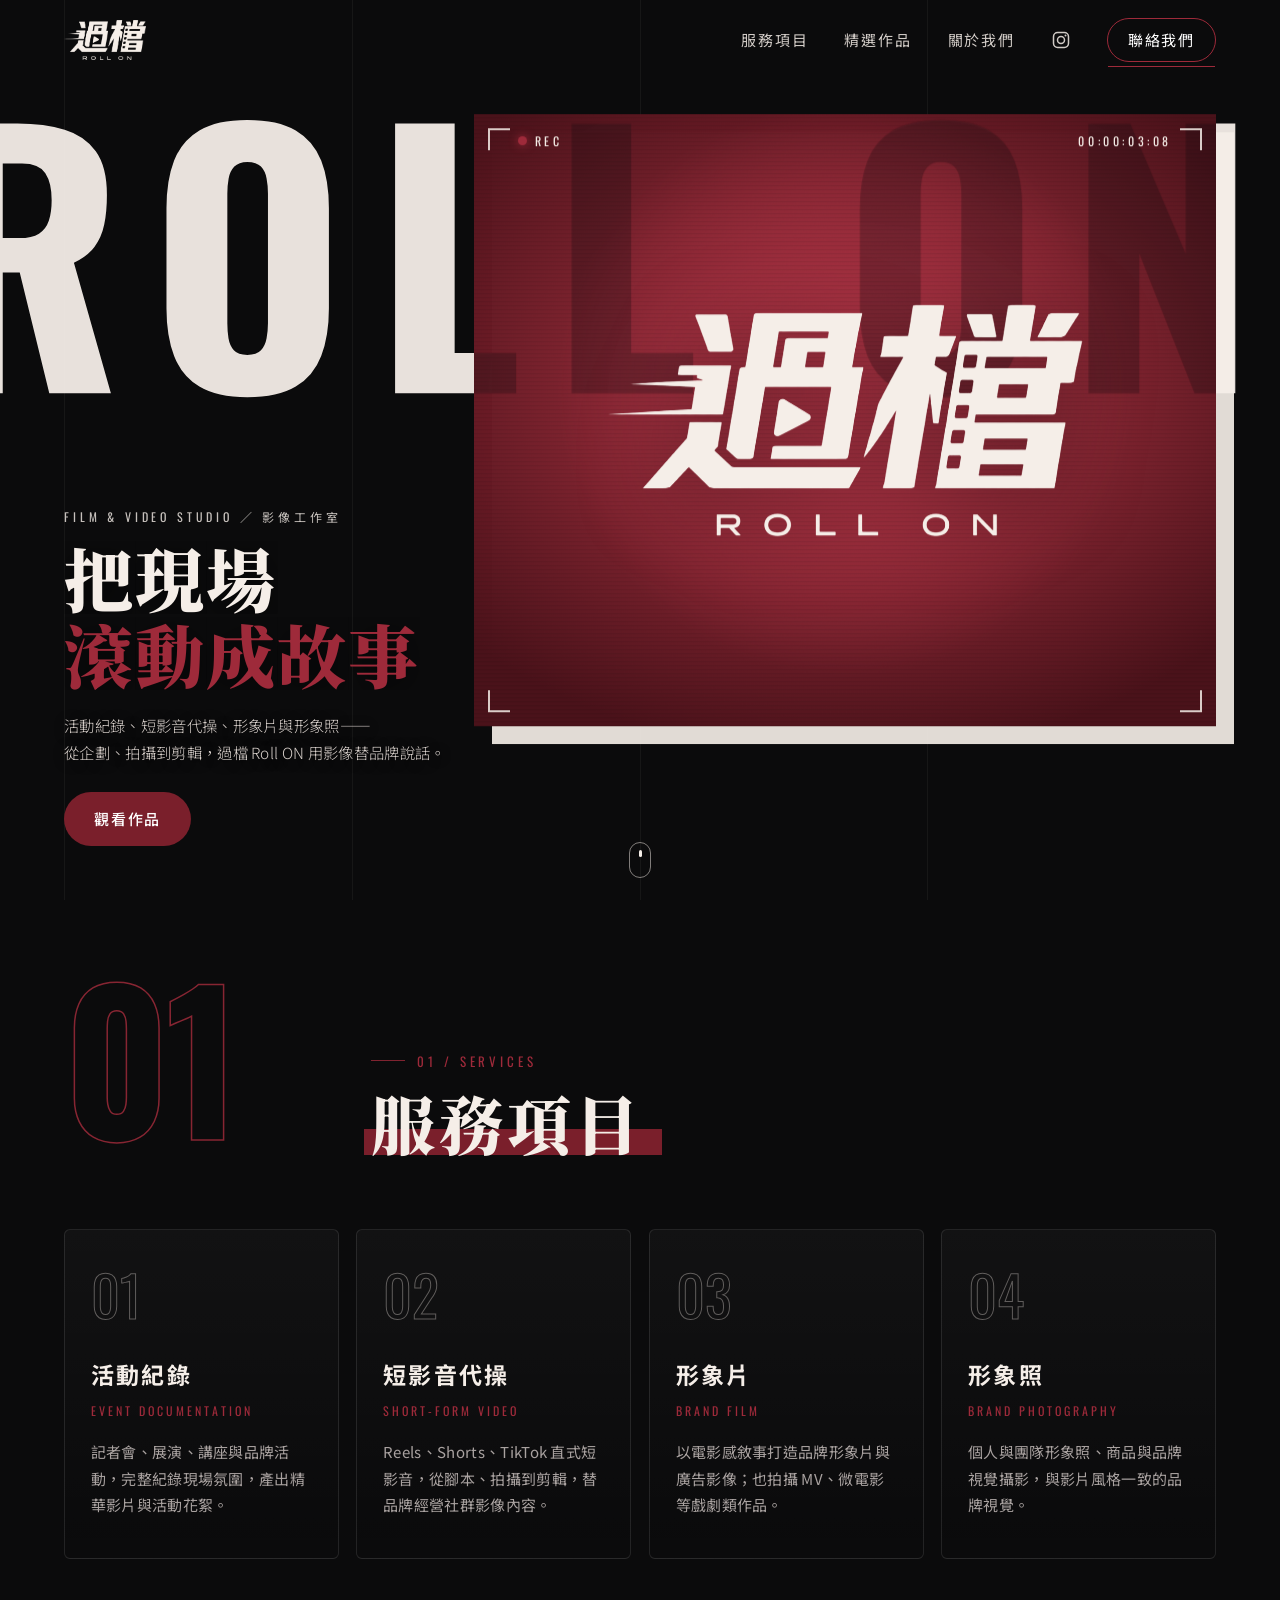
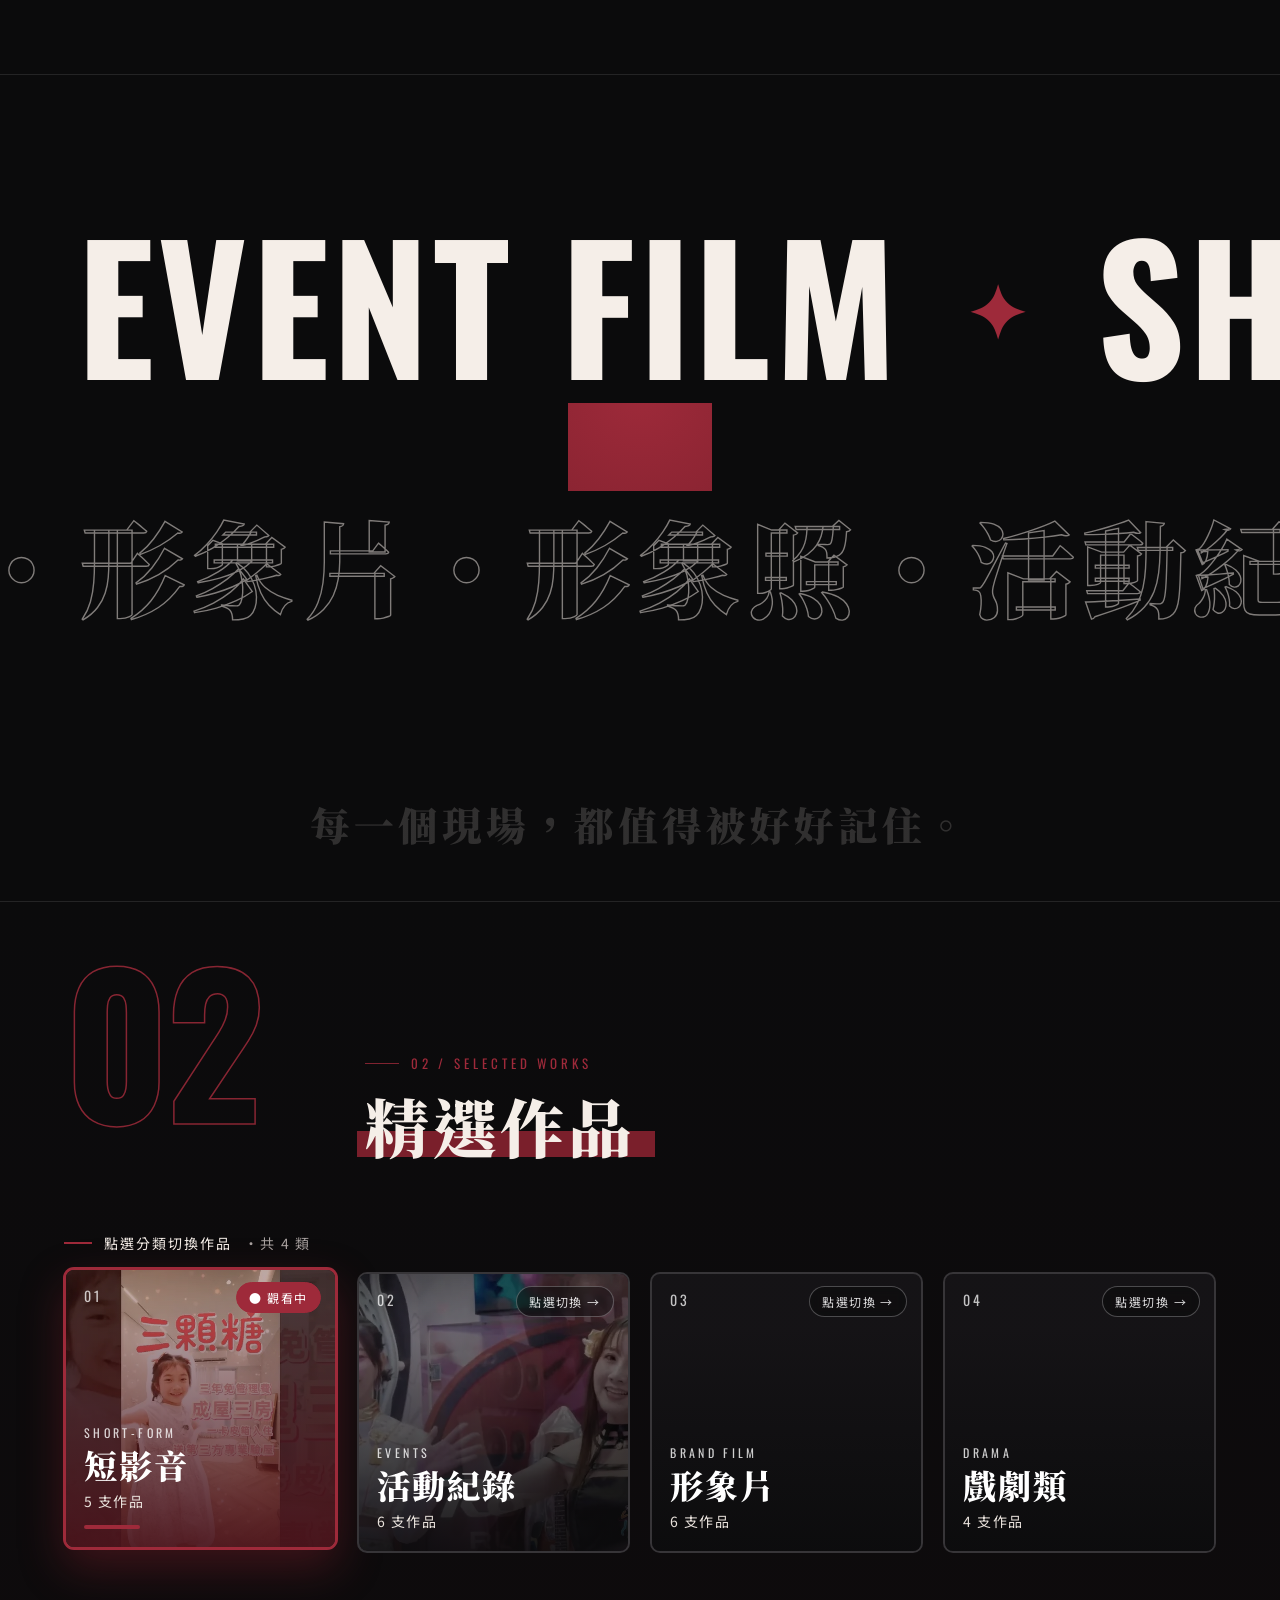
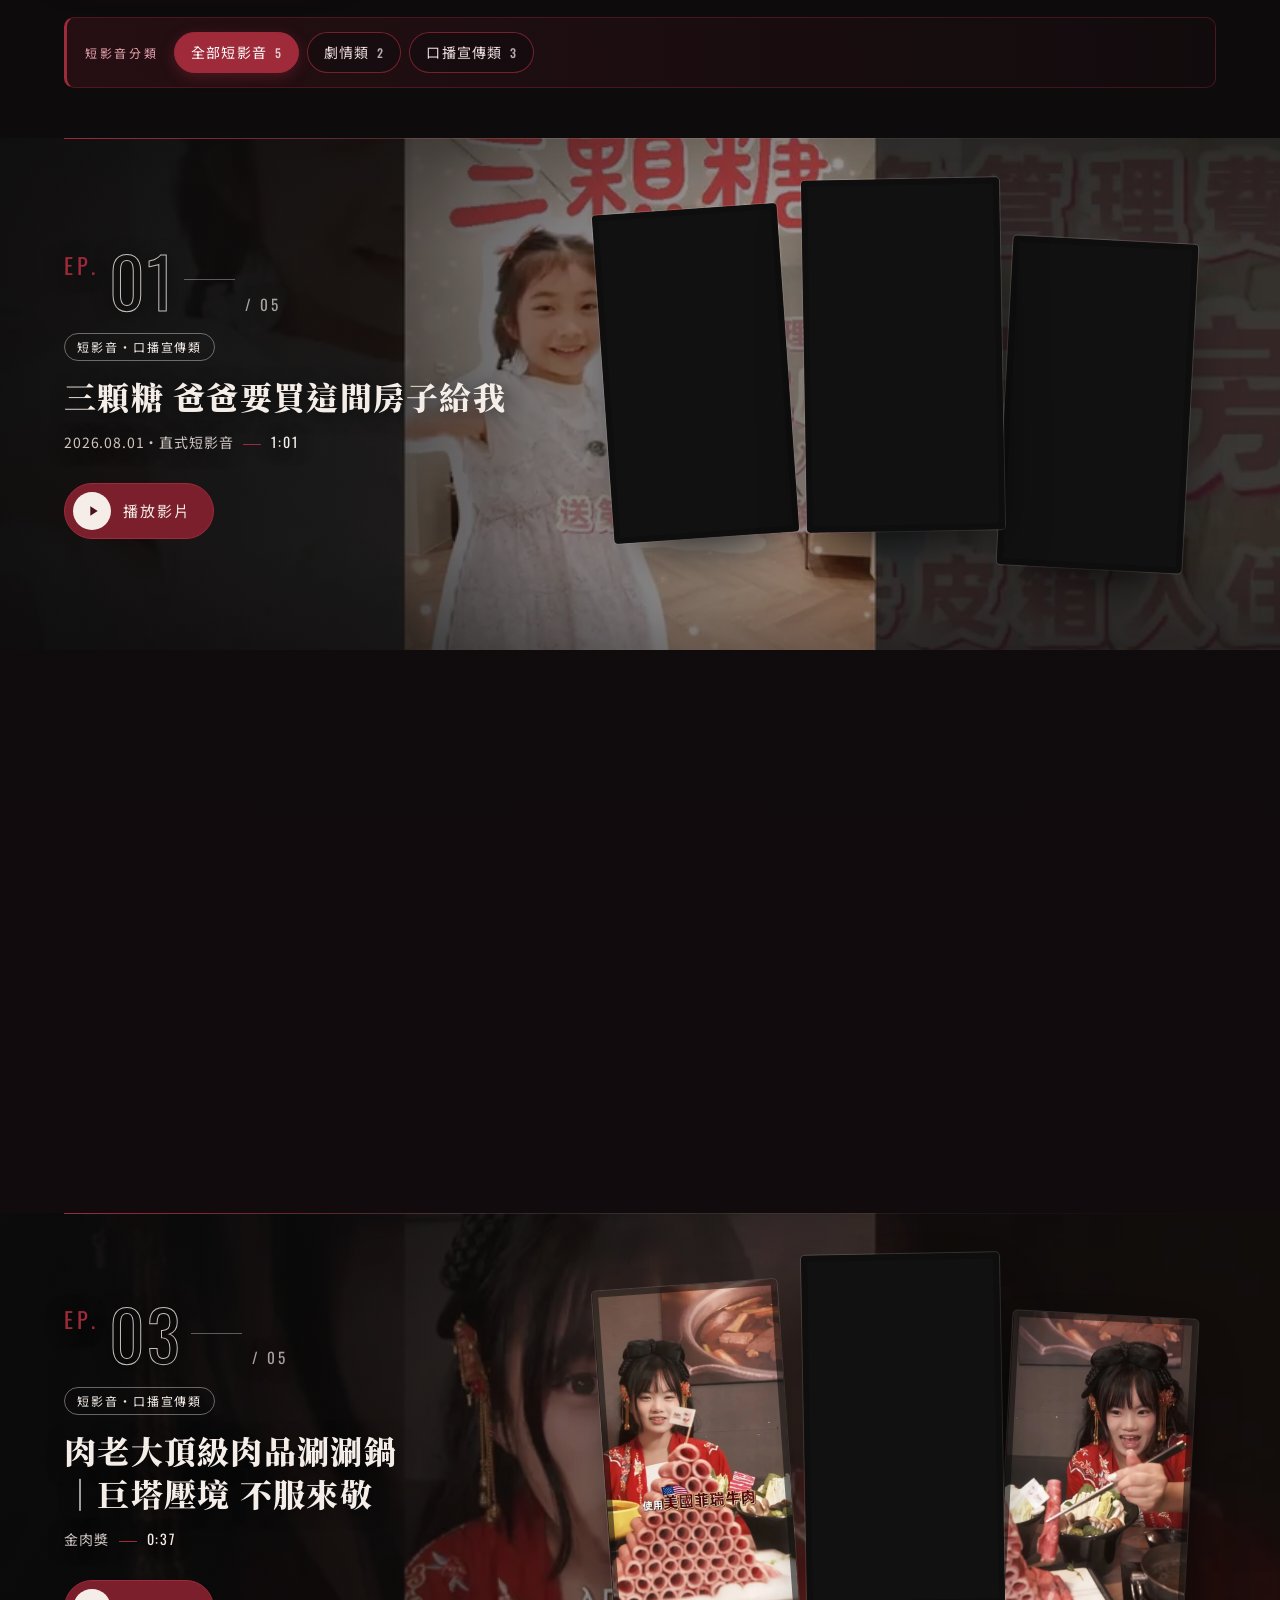
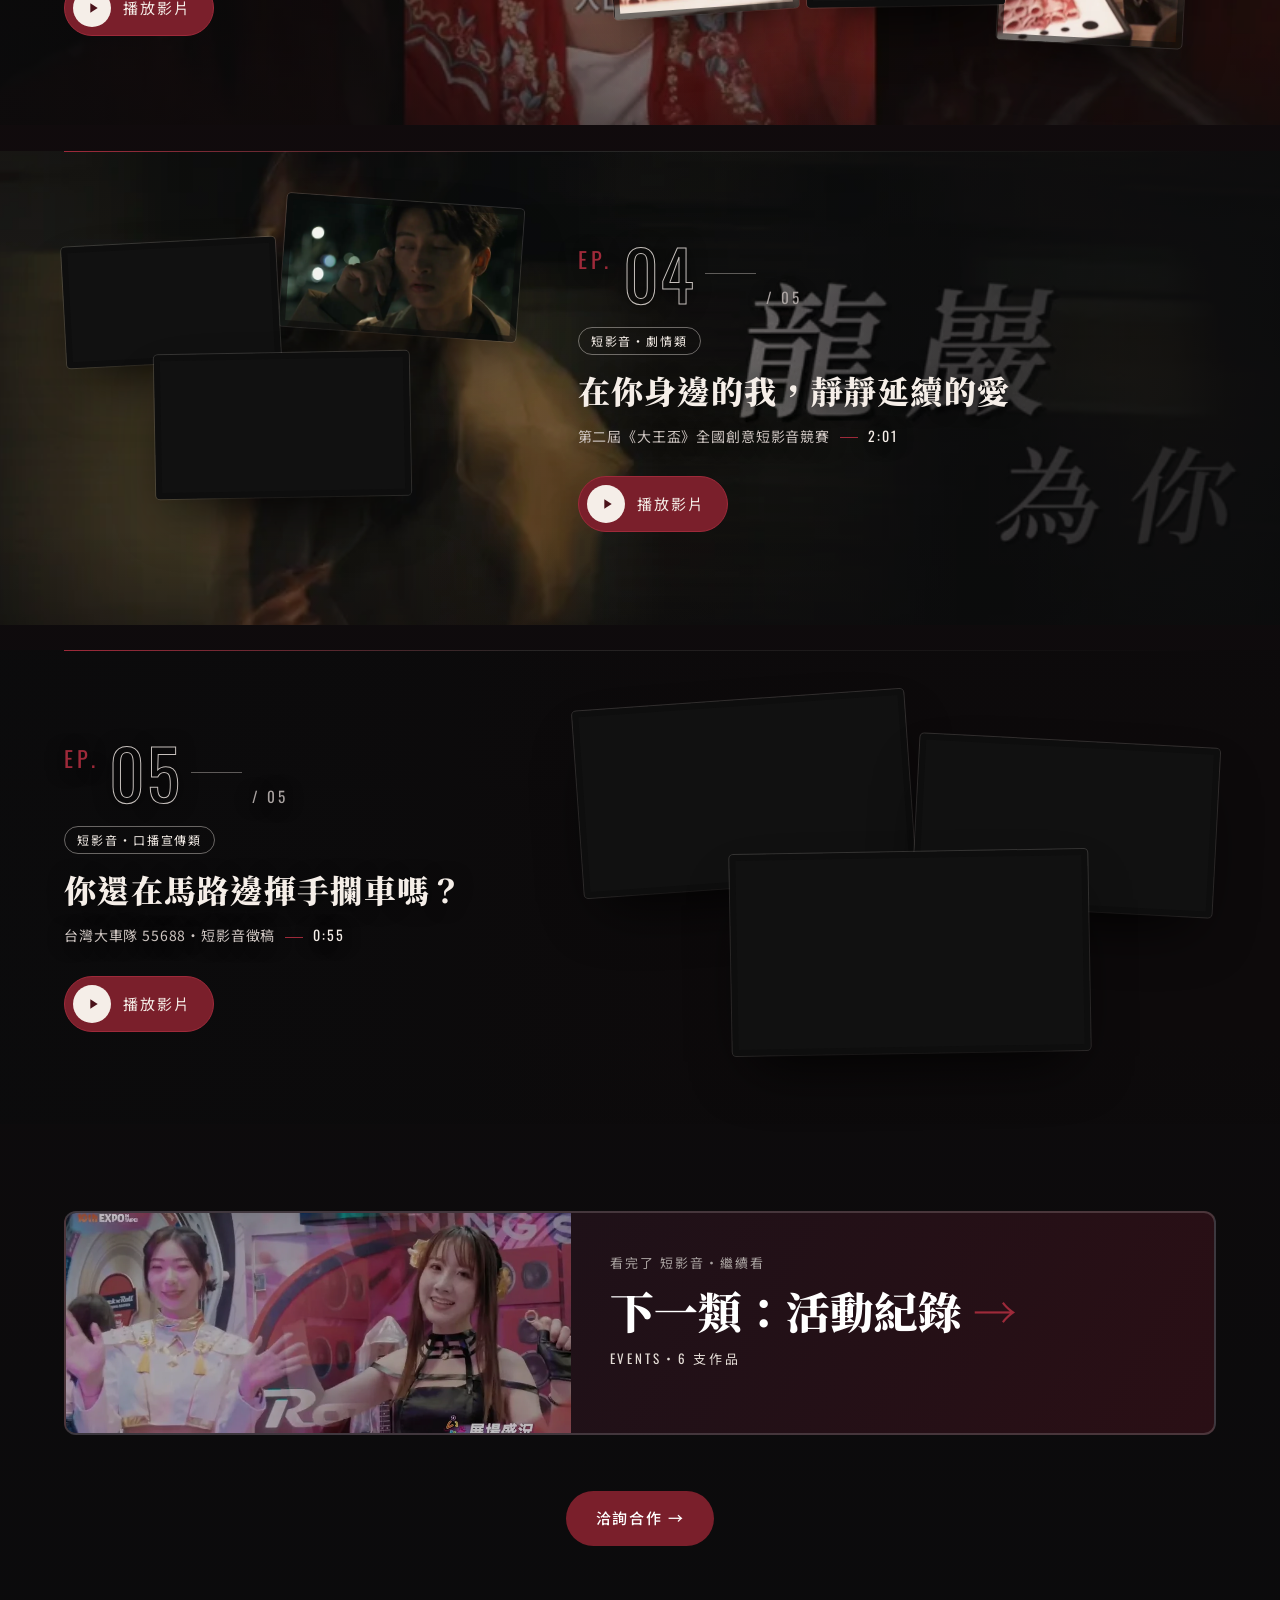
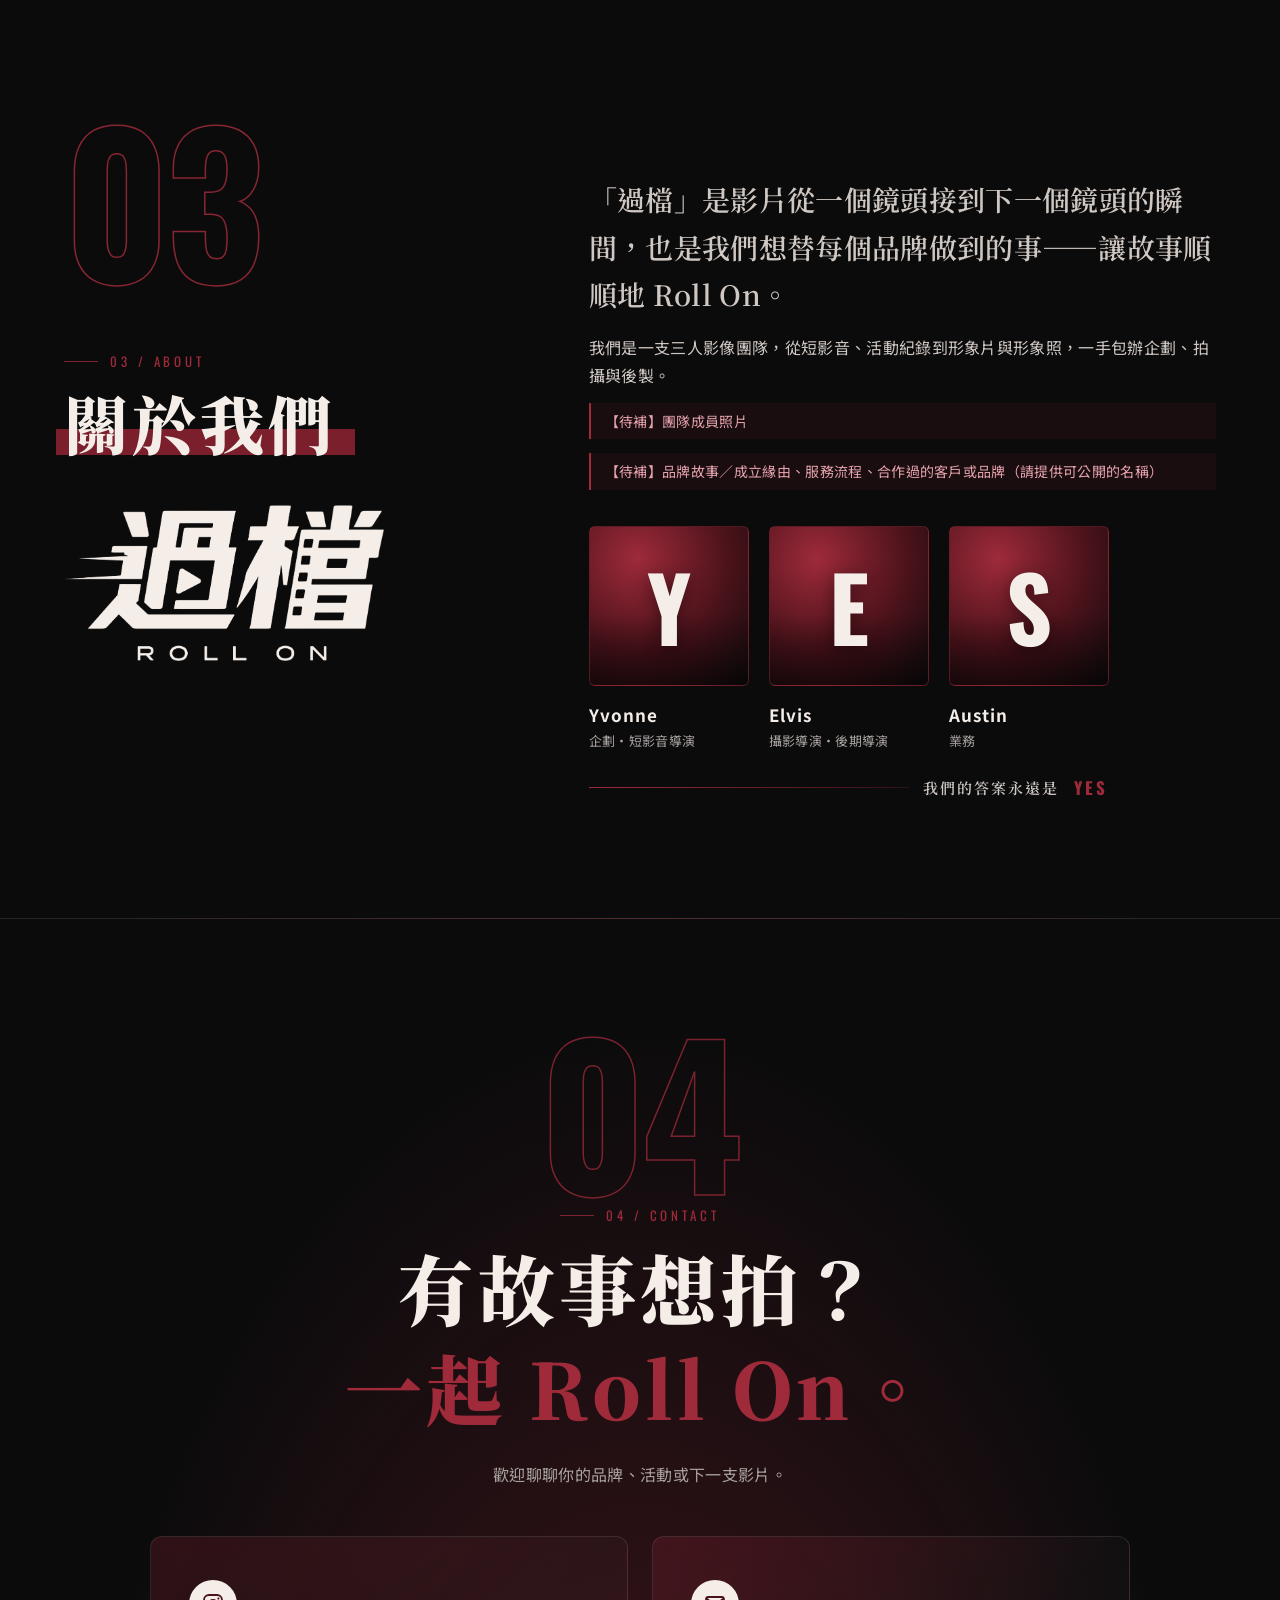
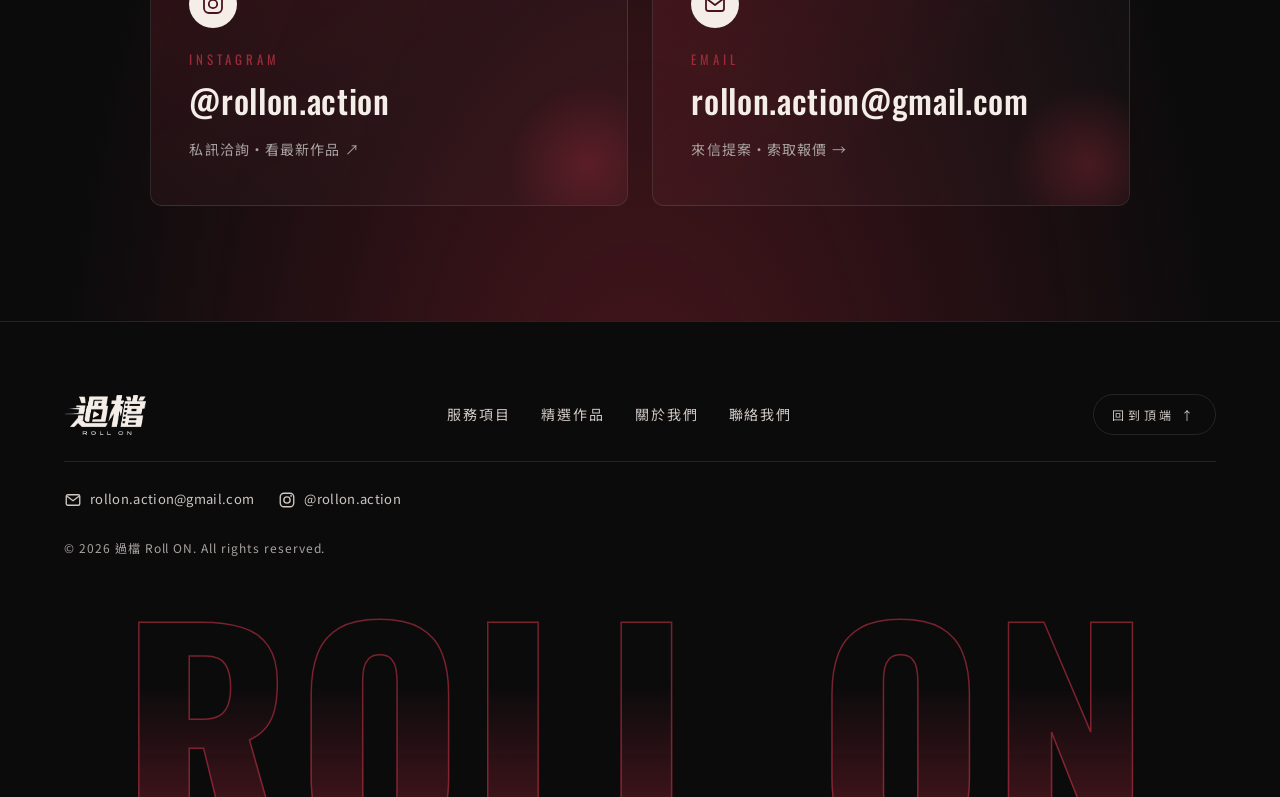
==== commit b4f7a88a: "短影音子分類（劇情類／口播宣傳類）+ 後台上架影片置頂" ====
--- a/index.html
+++ b/index.html
@@ -142,7 +142,8 @@
       <div class="wcats" role="tablist" id="worksCats" aria-label="作品分類"></div>
     </div>
     <div class="works__body" id="worksBody">
-      <div class="wbar" id="worksBar" aria-label="切換作品分類"><span class="wbar__label">分類</span><div class="wbar__pills" id="worksBarPills"></div></div>
+      <div class="wbar" id="worksBar" aria-label="切換作品分類"><span class="wbar__label">分類</span><div class="wbar__pills" id="worksBarPills"></div><div class="wbar__subs" id="worksBarSubs" hidden></div></div>
+      <div class="wsubs" id="worksSubs" hidden></div>
       <div class="works__list" id="worksGrid"></div>
       <div id="worksNext"></div>
     </div>
--- a/assets/style.css
+++ b/assets/style.css
@@ -731,3 +731,24 @@
 @media (max-width:760px){.ep__views{margin-top:16px;gap:10px}.ep__vnum{font-size:52px}.ep__vlab{font-size:13px;padding-bottom:5px}.ep__plat{width:26px;height:26px}}
 .ep__src{font-size:14px;letter-spacing:.1em;color:#fff;border-bottom:1px solid var(--wine-2);padding-bottom:2px;transition:color .2s,border-color .2s}
 .ep__src:hover{color:var(--wine-2);border-color:#fff}
+
+/* 短影音 secondary tabs (劇情類 / 口播宣傳類) — visibly secondary to the big category cards */
+.wsubs{display:flex;align-items:center;flex-wrap:wrap;gap:10px 16px;margin:0 0 26px;padding:14px 18px;border:1px solid rgba(158,42,58,.35);border-left:3px solid var(--wine-2);border-radius:10px;background:linear-gradient(90deg,rgba(122,31,43,.22),rgba(122,31,43,.04))}
+.wsubs[hidden],.wbar__subs[hidden]{display:none}
+.wsubs__label{font-size:12px;letter-spacing:.22em;color:#e7a3ad;white-space:nowrap}
+.wsubs__tabs{display:flex;flex-wrap:wrap;gap:8px}
+.wsub{white-space:nowrap;padding:7px 16px;border:1px solid rgba(158,42,58,.7);border-radius:999px;font-size:14px;letter-spacing:.08em;color:#f0dfe2;background:rgba(11,11,12,.35);transition:.2s;cursor:pointer}
+.wsub b{font-family:var(--disp);font-weight:500;font-size:12px;margin-left:8px;opacity:.75}
+.wsub:hover{border-color:var(--wine-2);color:#fff;background:rgba(122,31,43,.35)}
+.wsub.is-active{background:var(--wine-2);border-color:var(--wine-2);color:#fff;box-shadow:0 4px 14px rgba(158,42,58,.35)}
+.wbar__subs{display:flex;gap:6px;padding-left:14px;margin-left:2px;border-left:1px solid var(--line);overflow-x:auto;scrollbar-width:none}
+.wbar__subs::-webkit-scrollbar{display:none}
+.wpill--sub{padding:5px 12px;font-size:13px;border-color:rgba(158,42,58,.6)}
+.wpill--sub.is-active{background:rgba(158,42,58,.9)}
+@media (max-width:760px){
+  .wsubs{padding:12px 12px;margin-bottom:18px;gap:8px}
+  .wsubs__label{width:100%}
+  .wsubs__tabs{flex-wrap:nowrap;overflow-x:auto;scrollbar-width:none;width:100%}
+  .wsub{padding:6px 12px;font-size:13px}
+  .wbar__subs{display:none!important}
+}
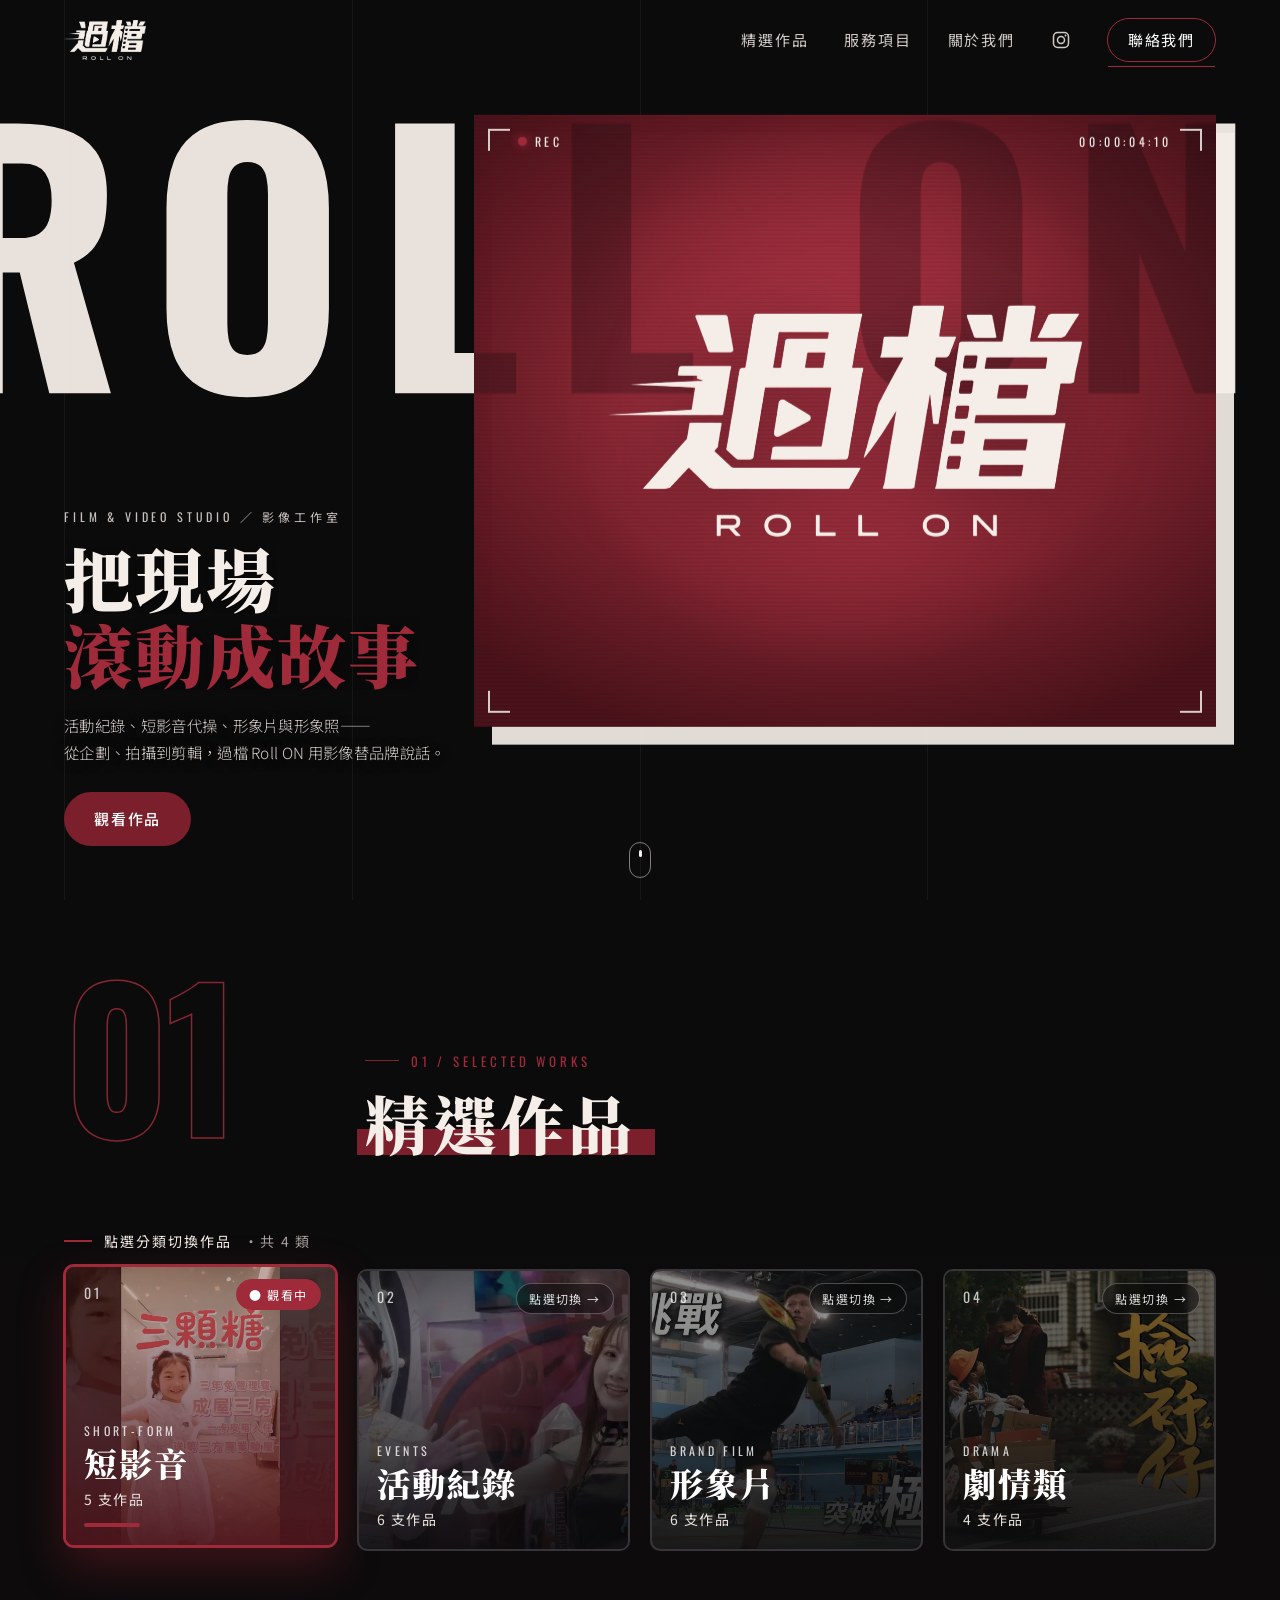
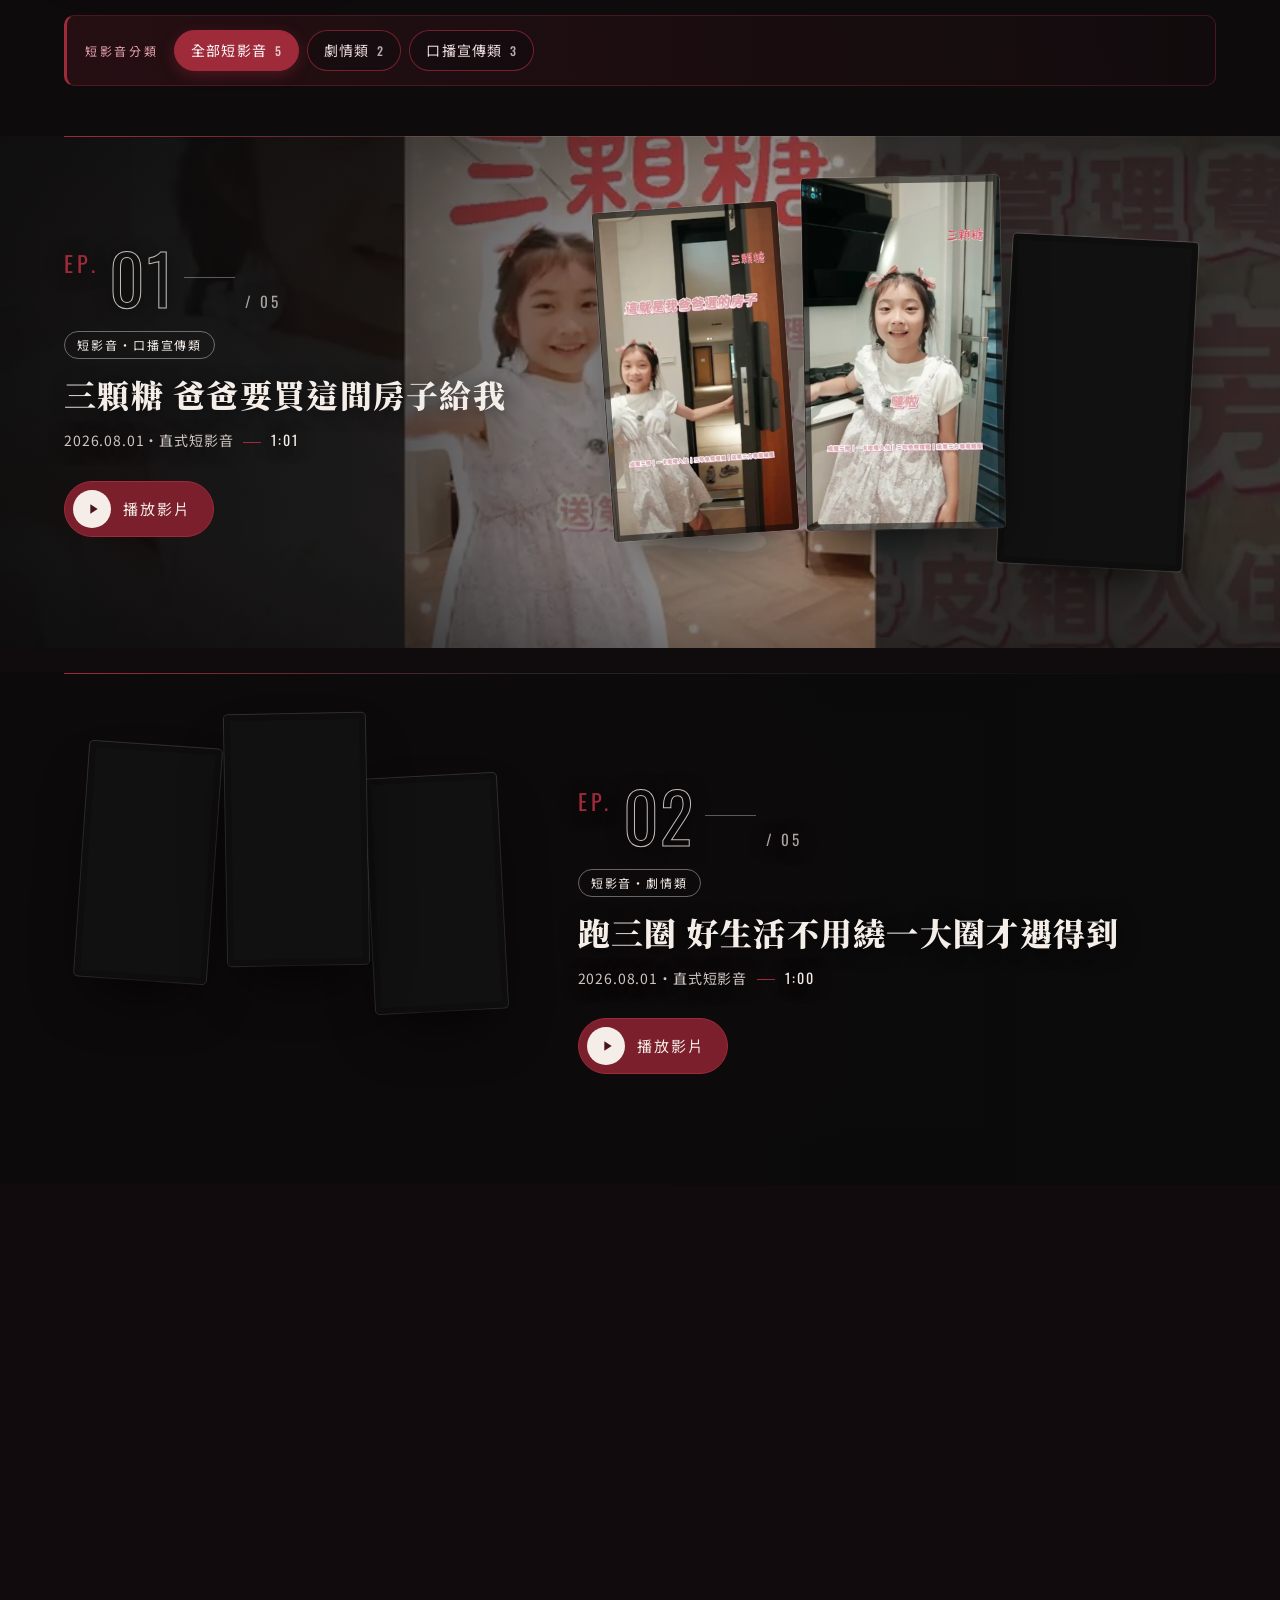
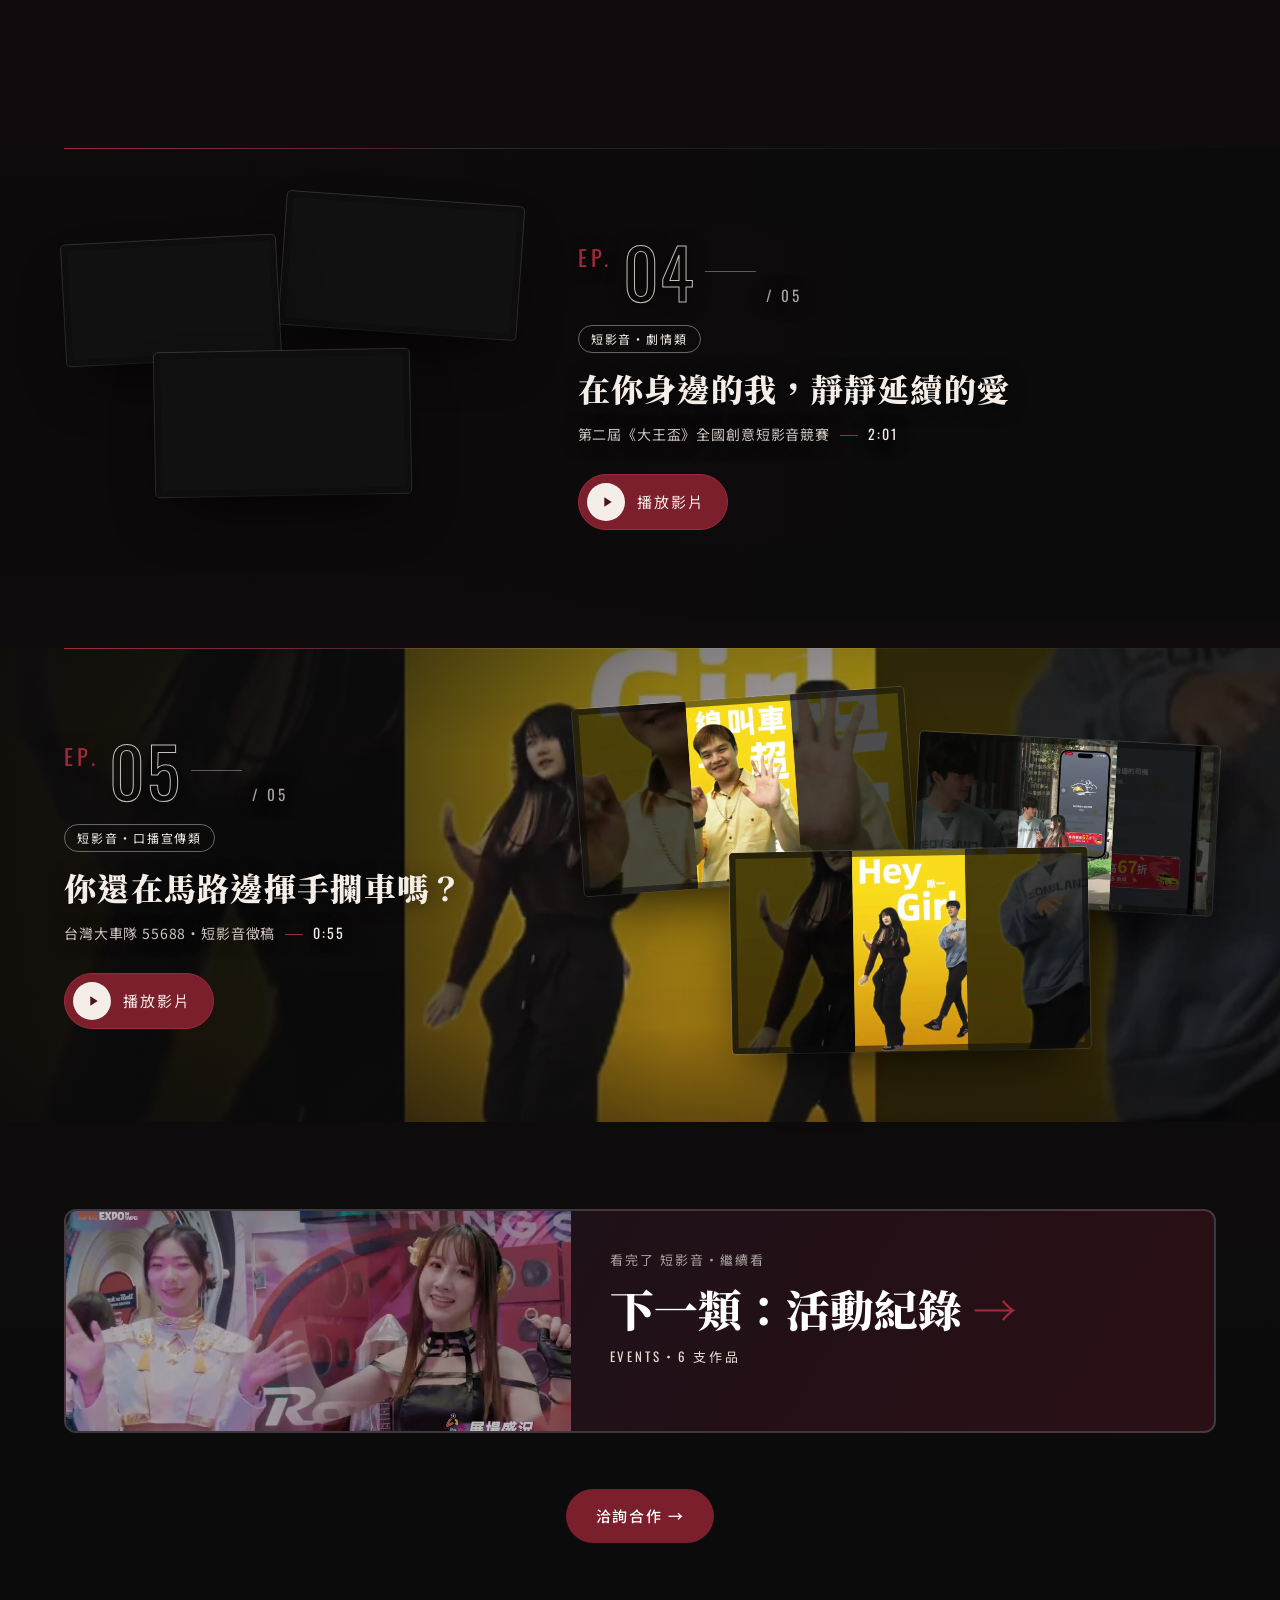
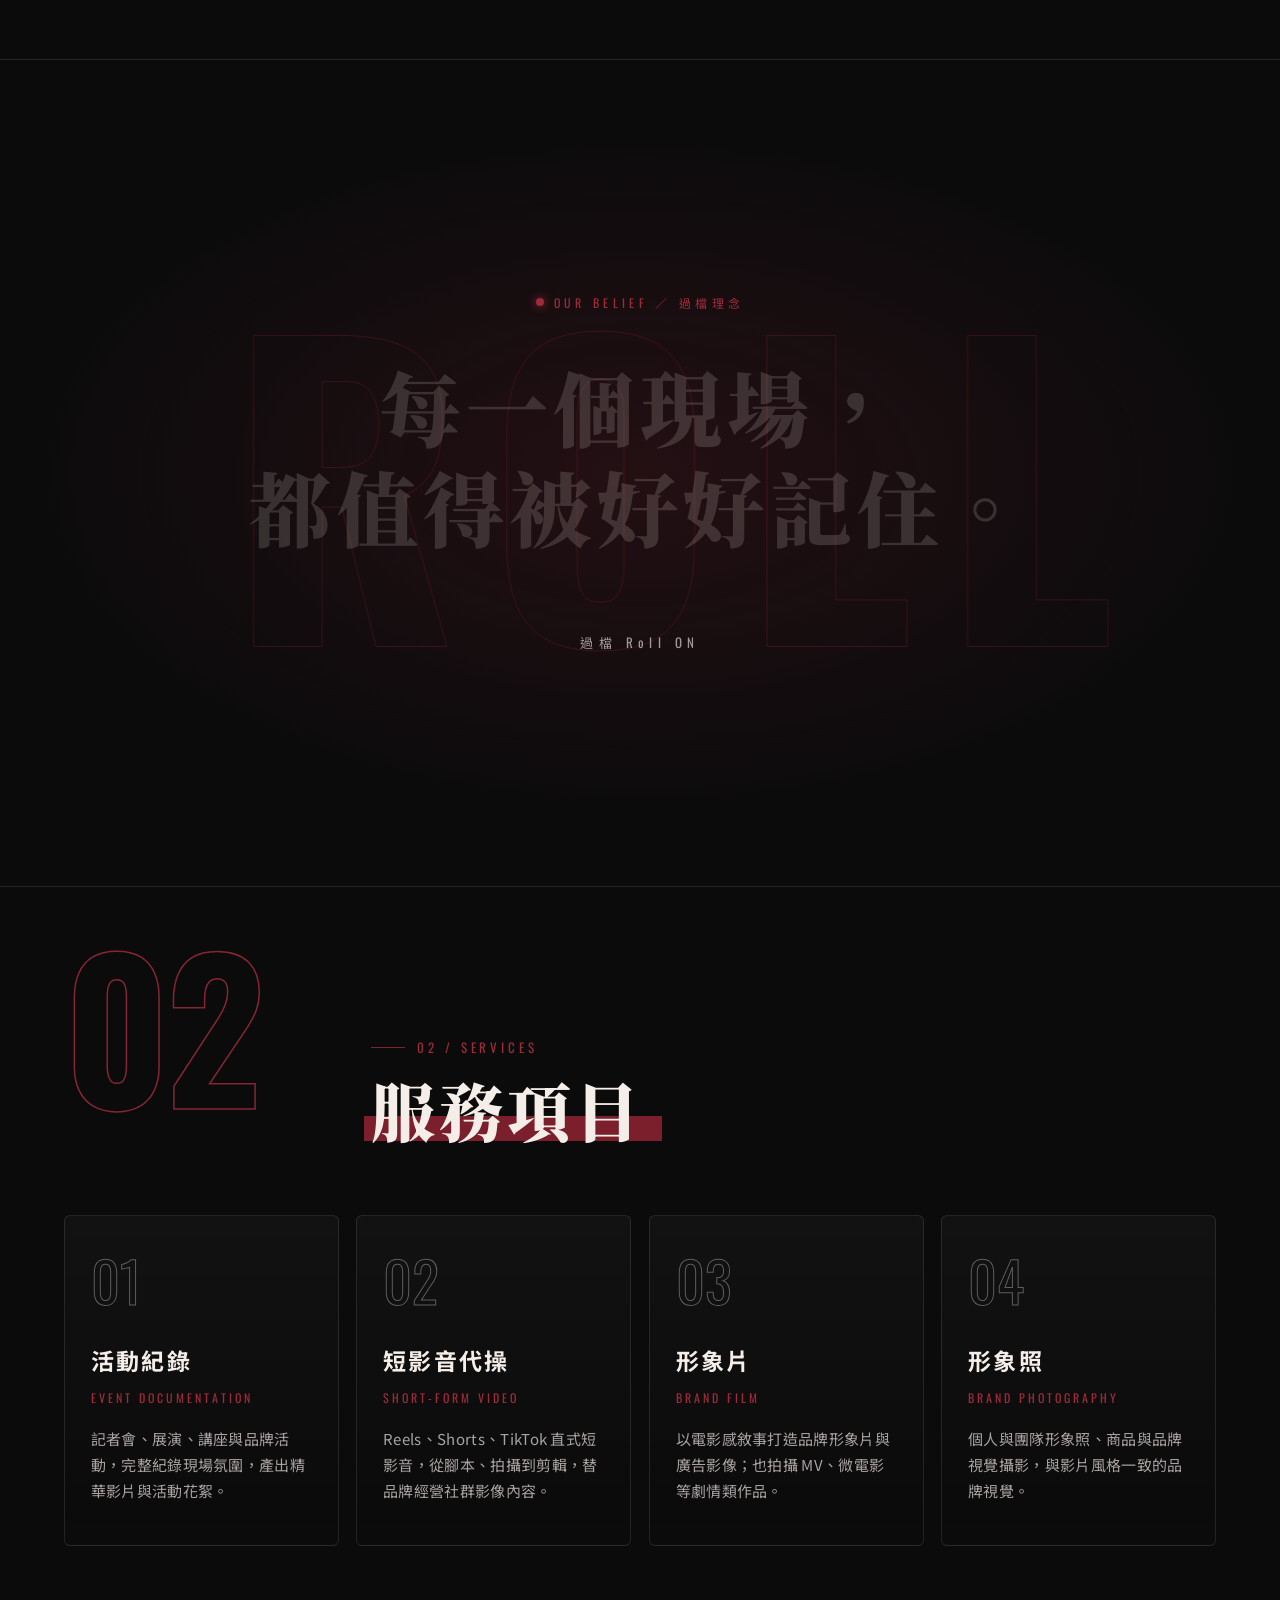
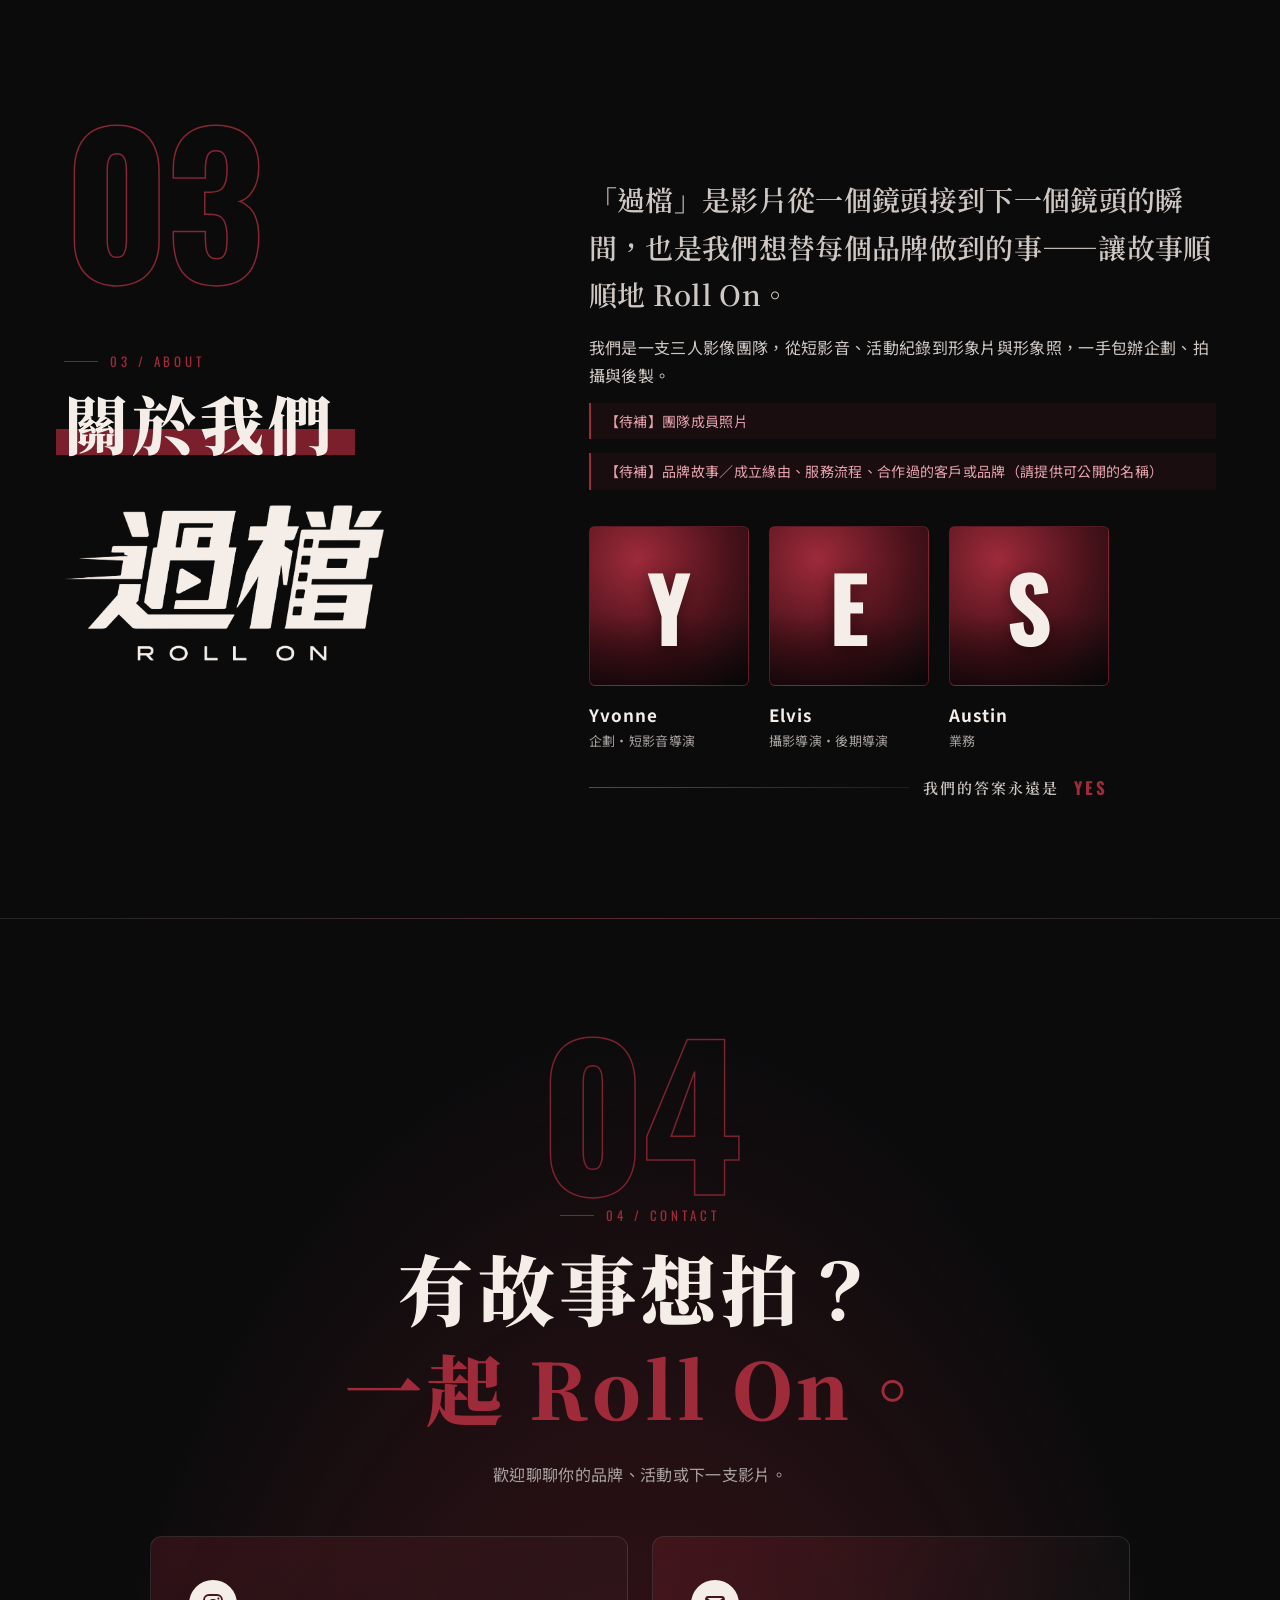
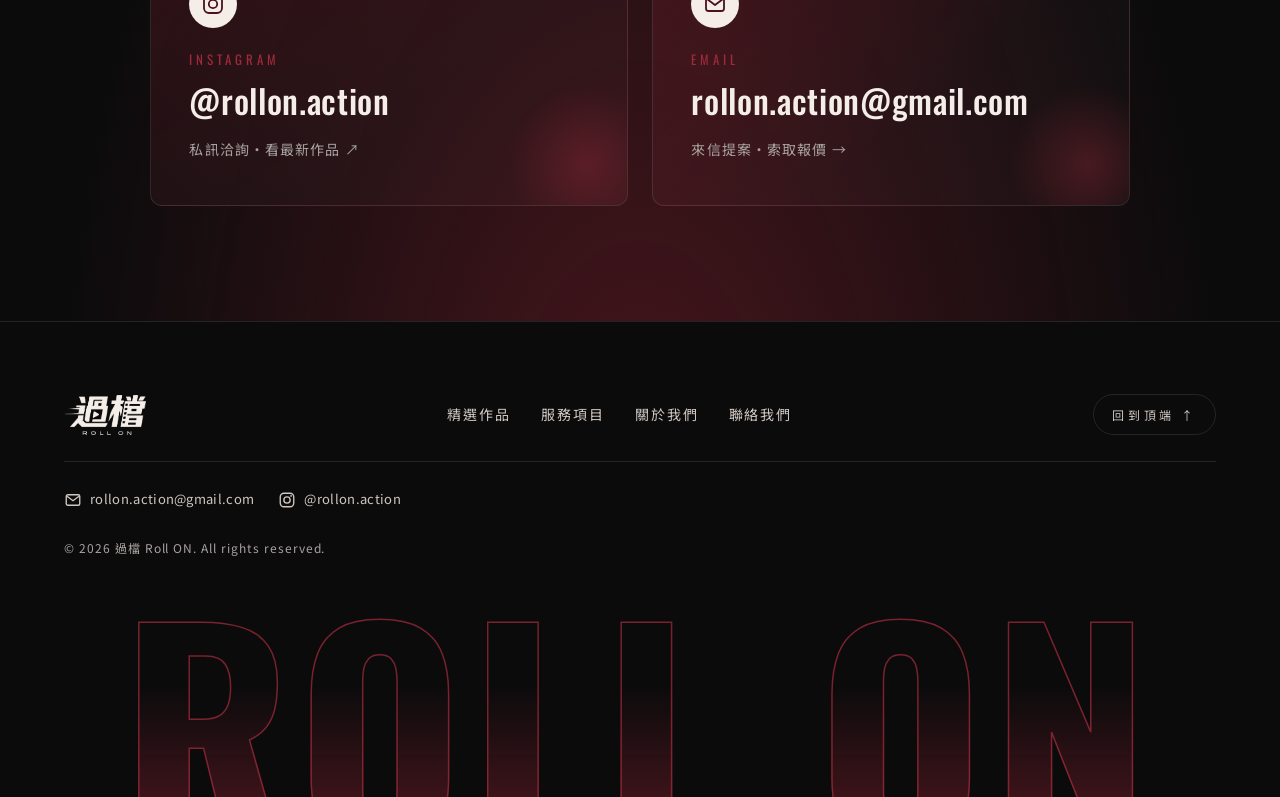
==== commit b5826c18: "戲劇類→劇情類；導覽改為精選作品優先＋區塊重新編號；精選作品與服務項目之間置中品牌標語" ====
--- a/index.html
+++ b/index.html
@@ -34,8 +34,8 @@
   <span class="nav__progress" id="navProgress" aria-hidden="true"></span>
   <a href="#top" class="nav__logo" aria-label="過檔 Roll ON 首頁"><img src="assets/logo-light.png" alt="過檔 Roll ON"></a>
   <nav class="nav__links" id="navLinks">
+    <a href="#works">精選作品</a>
     <a href="#services">服務項目</a>
-    <a href="#works">精選作品</a>
     <a href="#about">關於我們</a>
     <a href="https://www.instagram.com/rollon.action/" class="nav__ig" target="_blank" rel="noopener" aria-label="Instagram @rollon.action"><svg viewBox="0 0 24 24" aria-hidden="true"><rect x="3" y="3" width="18" height="18" rx="5" fill="none" stroke="currentColor" stroke-width="1.8"/><circle cx="12" cy="12" r="4.2" fill="none" stroke="currentColor" stroke-width="1.8"/><circle cx="17.4" cy="6.6" r="1.2" fill="currentColor"/></svg><span class="nav__ig-text">Instagram</span></a>
     <a href="#contact" class="nav__cta">聯絡我們</a>
@@ -70,70 +70,15 @@
         <a href="#works" class="btn btn--primary">觀看作品</a>
       </div>
     </div>
-    <a href="#services" class="hero__scroll" aria-label="往下捲動"><span></span></a>
-  </section>
-
-  <!-- SERVICES -->
-  <section class="section services" id="services">
-    <div class="section__head">
-      <span class="section__big" aria-hidden="true" data-parallax="-0.06">01</span>
-      <div class="section__titles">
-        <p class="section__num" data-reveal>01 / SERVICES</p>
-        <h2 class="section__title" data-split>服務項目</h2>
-      </div>
-    </div>
-    <div class="services__grid services__grid--even">
-      <article class="svc" data-reveal>
-        <span class="svc__no">01</span>
-        <h3>活動紀錄</h3>
-        <p class="svc__en">EVENT DOCUMENTATION</p>
-        <p>記者會、展演、講座與品牌活動，完整紀錄現場氛圍，產出精華影片與活動花絮。</p>
-      </article>
-      <article class="svc" data-reveal>
-        <span class="svc__no">02</span>
-        <h3>短影音代操</h3>
-        <p class="svc__en">SHORT-FORM VIDEO</p>
-        <p>Reels、Shorts、TikTok 直式短影音，從腳本、拍攝到剪輯，替品牌經營社群影像內容。</p>
-      </article>
-      <article class="svc" data-reveal>
-        <span class="svc__no">03</span>
-        <h3>形象片</h3>
-        <p class="svc__en">BRAND FILM</p>
-        <p>以電影感敘事打造品牌形象片與廣告影像；也拍攝 MV、微電影等戲劇類作品。</p>
-      </article>
-      <article class="svc" data-reveal>
-        <span class="svc__no">04</span>
-        <h3>形象照</h3>
-        <p class="svc__en">BRAND PHOTOGRAPHY</p>
-        <p>個人與團隊形象照、商品與品牌視覺攝影，與影片風格一致的品牌視覺。</p>
-      </article>
-    </div>
-  </section>
-
-  <!-- STATEMENT: scroll-scrubbed kinetic type passing through a frame -->
-  <section class="statement" id="statement" aria-label="過檔 Roll ON 影像宣言">
-    <div class="statement__stage" aria-hidden="true">
-      <p class="st-line st-line--a">EVENT FILM <i>✦</i> SHORTS <i>✦</i> BRAND FILM <i>✦</i> PHOTO <i>✦</i> EVENT FILM</p>
-      <p class="st-line st-line--b">活動紀錄・短影音・形象片・形象照・活動紀錄</p>
-    </div>
-    <div class="statement__panel" aria-hidden="true">
-      <div class="statement__replica">
-        <p class="st-line st-line--a">EVENT FILM <i>✦</i> SHORTS <i>✦</i> BRAND FILM <i>✦</i> PHOTO <i>✦</i> EVENT FILM</p>
-        <p class="st-line st-line--b">活動紀錄・短影音・形象片・形象照・活動紀錄</p>
-      </div>
-      <span class="hero__corner hero__corner--tl"></span><span class="hero__corner hero__corner--tr"></span>
-      <span class="hero__corner hero__corner--bl"></span><span class="hero__corner hero__corner--br"></span>
-      <span class="statement__hud"><i class="rec"></i>ROLLING</span>
-    </div>
-    <p class="statement__quote"><span class="statement__fill">每一個現場，</span><span class="statement__fill">都值得被好好記住。</span></p>
+    <a href="#works" class="hero__scroll" aria-label="往下捲動"><span></span></a>
   </section>
 
   <!-- WORKS -->
   <section class="section works" id="works">
     <div class="section__head section__head--row">
-      <span class="section__big" aria-hidden="true" data-parallax="-0.06">02</span>
+      <span class="section__big" aria-hidden="true" data-parallax="-0.06">01</span>
       <div class="section__titles">
-        <p class="section__num" data-reveal>02 / SELECTED WORKS</p>
+        <p class="section__num" data-reveal>01 / SELECTED WORKS</p>
         <h2 class="section__title" data-split>精選作品</h2>
       </div>
     </div>
@@ -149,6 +94,55 @@
     </div>
     <div class="works__more">
       <a class="btn btn--primary" href="#contact">洽詢合作 →</a>
+    </div>
+  </section>
+
+  <!-- STATEMENT: centred brand manifesto between 精選作品 and 服務項目 -->
+  <section class="manifesto" id="statement" aria-label="過檔 Roll ON 品牌理念">
+    <div class="manifesto__ghost" aria-hidden="true"><span>ROLL ON</span></div>
+    <p class="manifesto__eyebrow" data-reveal><i class="rec" aria-hidden="true"></i>OUR BELIEF ／ 過檔理念</p>
+    <h2 class="manifesto__quote">
+      <span class="mf-line" data-reveal><span class="mf-base">每一個現場，</span><span class="mf-fill" aria-hidden="true">每一個現場，</span></span>
+      <span class="mf-line" data-reveal style="--d:.12s"><span class="mf-base">都值得被<em>好好記住</em>。</span><span class="mf-fill" aria-hidden="true">都值得被<em>好好記住</em>。</span></span>
+    </h2>
+    <span class="manifesto__rule" aria-hidden="true"></span>
+    <p class="manifesto__sign" data-reveal style="--d:.2s">過檔 Roll ON</p>
+  </section>
+
+  <!-- SERVICES -->
+  <section class="section services" id="services">
+    <div class="section__head">
+      <span class="section__big" aria-hidden="true" data-parallax="-0.06">02</span>
+      <div class="section__titles">
+        <p class="section__num" data-reveal>02 / SERVICES</p>
+        <h2 class="section__title" data-split>服務項目</h2>
+      </div>
+    </div>
+    <div class="services__grid services__grid--even">
+      <article class="svc" data-reveal>
+        <span class="svc__no">01</span>
+        <h3>活動紀錄</h3>
+        <p class="svc__en">EVENT DOCUMENTATION</p>
+        <p>記者會、展演、講座與品牌活動，完整紀錄現場氛圍，產出精華影片與活動花絮。</p>
+      </article>
+      <article class="svc" data-reveal>
+        <span class="svc__no">02</span>
+        <h3>短影音代操</h3>
+        <p class="svc__en">SHORT-FORM VIDEO</p>
+        <p>Reels、Shorts、TikTok 直式短影音，從腳本、拍攝到剪輯，替品牌經營社群影像內容。</p>
+      </article>
+      <article class="svc" data-reveal>
+        <span class="svc__no">03</span>
+        <h3>形象片</h3>
+        <p class="svc__en">BRAND FILM</p>
+        <p>以電影感敘事打造品牌形象片與廣告影像；也拍攝 MV、微電影等劇情類作品。</p>
+      </article>
+      <article class="svc" data-reveal>
+        <span class="svc__no">04</span>
+        <h3>形象照</h3>
+        <p class="svc__en">BRAND PHOTOGRAPHY</p>
+        <p>個人與團隊形象照、商品與品牌視覺攝影，與影片風格一致的品牌視覺。</p>
+      </article>
     </div>
   </section>
 
@@ -201,7 +195,7 @@
   <div class="footer__mark" aria-hidden="true">ROLL ON</div>
   <div class="footer__top">
     <img src="assets/logo-light.png" alt="過檔 Roll ON">
-    <nav class="footer__nav" aria-label="頁尾導覽"><a href="#services">服務項目</a><a href="#works">精選作品</a><a href="#about">關於我們</a><a href="#contact">聯絡我們</a></nav>
+    <nav class="footer__nav" aria-label="頁尾導覽"><a href="#works">精選作品</a><a href="#services">服務項目</a><a href="#about">關於我們</a><a href="#contact">聯絡我們</a></nav>
     <a href="#top" class="footer__totop">回到頂端 ↑</a>
   </div>
   <div class="footer__links">
--- a/assets/style.css
+++ b/assets/style.css
@@ -752,3 +752,28 @@
   .wsub{padding:6px 12px;font-size:13px}
   .wbar__subs{display:none!important}
 }
+
+/* ================= manifesto: centred brand line between 精選作品 and 服務項目 ================= */
+.manifesto{position:relative;overflow:hidden;background:radial-gradient(ellipse 70% 60% at 50% 50%,rgba(122,31,43,.22),transparent 70%),var(--black);
+  border-top:1px solid var(--line);border-bottom:1px solid var(--line);padding:clamp(120px,17vw,240px) var(--pad);text-align:center;
+  display:flex;flex-direction:column;align-items:center;justify-content:center;min-height:min(92vh,860px)}
+.manifesto__ghost{position:absolute;left:0;right:0;top:50%;pointer-events:none;white-space:nowrap;line-height:.8;font-family:var(--disp);font-weight:700;
+  font-size:min(30vw,44vh);letter-spacing:.08em;color:transparent;-webkit-text-stroke:1px rgba(158,42,58,.28);
+  transform:translate3d(calc(18vw - var(--p,.5) * 36vw),-50%,0);will-change:transform}
+.manifesto__eyebrow{position:relative;display:inline-flex;align-items:center;gap:10px;margin:0 0 clamp(28px,3.4vw,48px);font-family:var(--disp);font-size:12px;letter-spacing:.36em;color:var(--wine-2)}
+.manifesto__eyebrow .rec{width:8px;height:8px}
+.manifesto__quote{position:relative;margin:0;font-family:var(--serif);font-weight:900;font-size:clamp(30px,6.4vw,104px);line-height:1.22;letter-spacing:.06em}
+.mf-line{position:relative;display:block;white-space:nowrap}
+.mf-base{color:rgba(245,238,232,.16)}
+.mf-base em,.mf-fill em{font-style:normal}
+.mf-fill{position:absolute;inset:0;color:var(--cream);clip-path:inset(0 calc((1 - var(--q,1)) * 100%) 0 0)}
+.mf-fill em{color:var(--wine-2);text-shadow:0 0 36px rgba(158,42,58,.45)}
+.manifesto__rule{position:relative;display:block;width:clamp(80px,12vw,180px);height:3px;margin:clamp(32px,3.6vw,52px) auto clamp(18px,2vw,26px);background:var(--wine-2);
+  transform:scaleX(var(--o,1));transform-origin:center}
+.manifesto__sign{position:relative;margin:0;font-family:var(--disp);font-size:13px;letter-spacing:.42em;color:rgba(245,238,232,.62)}
+@media (max-width:760px){
+  .manifesto{min-height:auto;padding:clamp(96px,26vw,140px) 18px}
+  .manifesto__quote{font-size:clamp(28px,8.6vw,44px);letter-spacing:.04em;line-height:1.32}
+  .manifesto__eyebrow{font-size:11px;letter-spacing:.28em}
+}
+@media (prefers-reduced-motion:reduce){.manifesto__ghost{transform:translate3d(0,-50%,0)}.mf-fill{clip-path:none}.manifesto__rule{transform:none}}
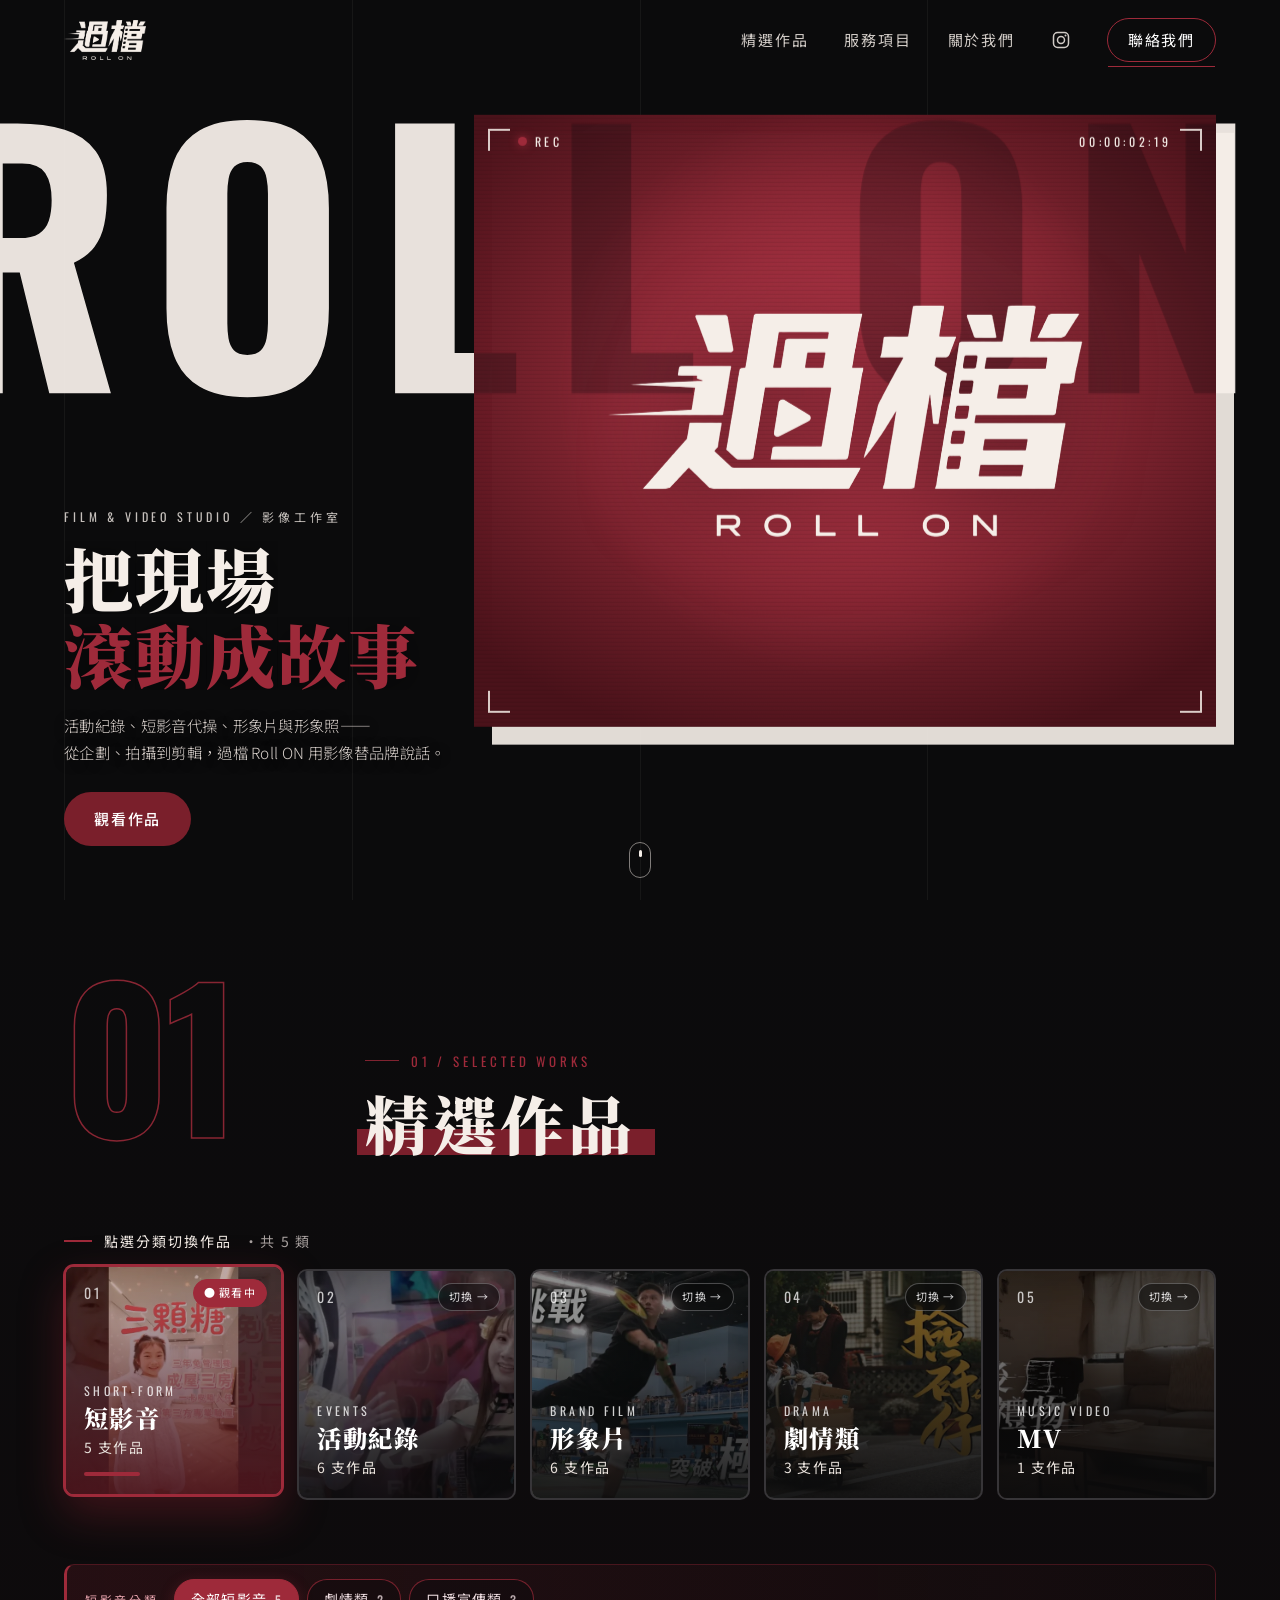
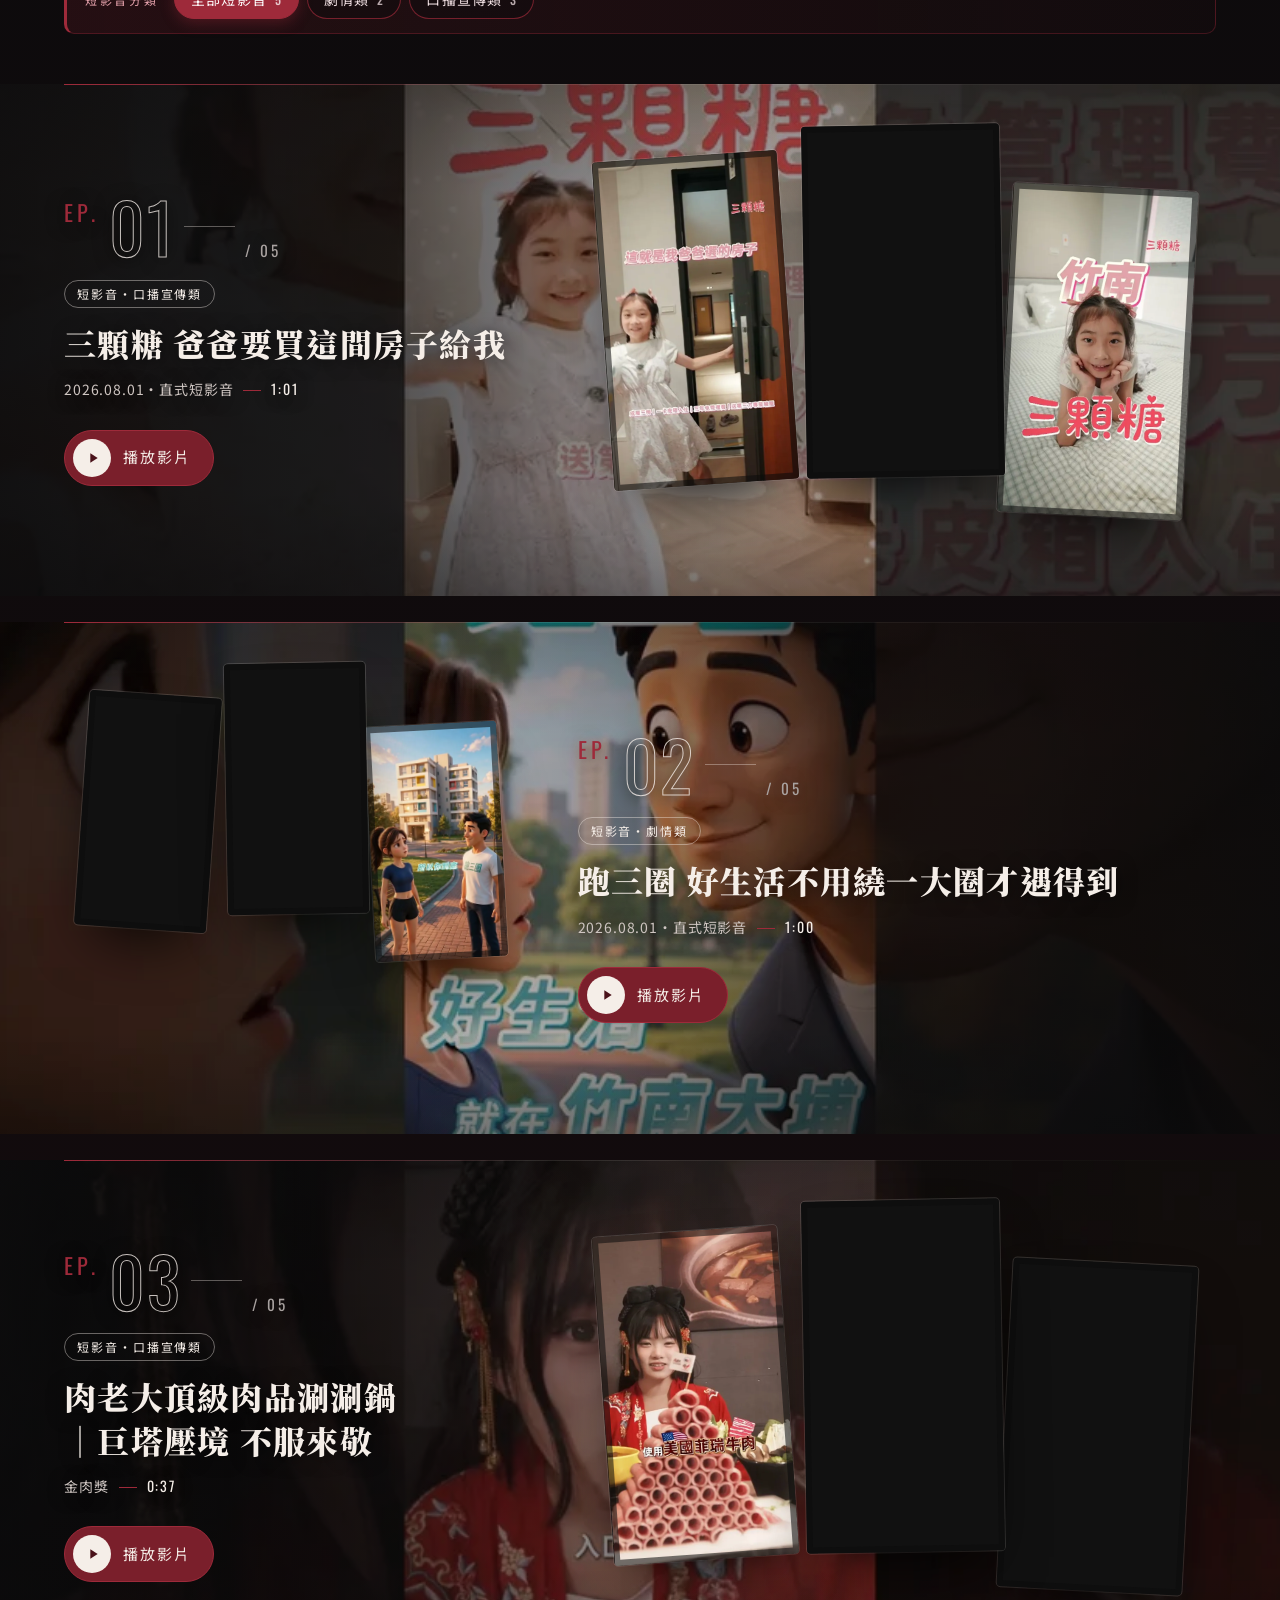
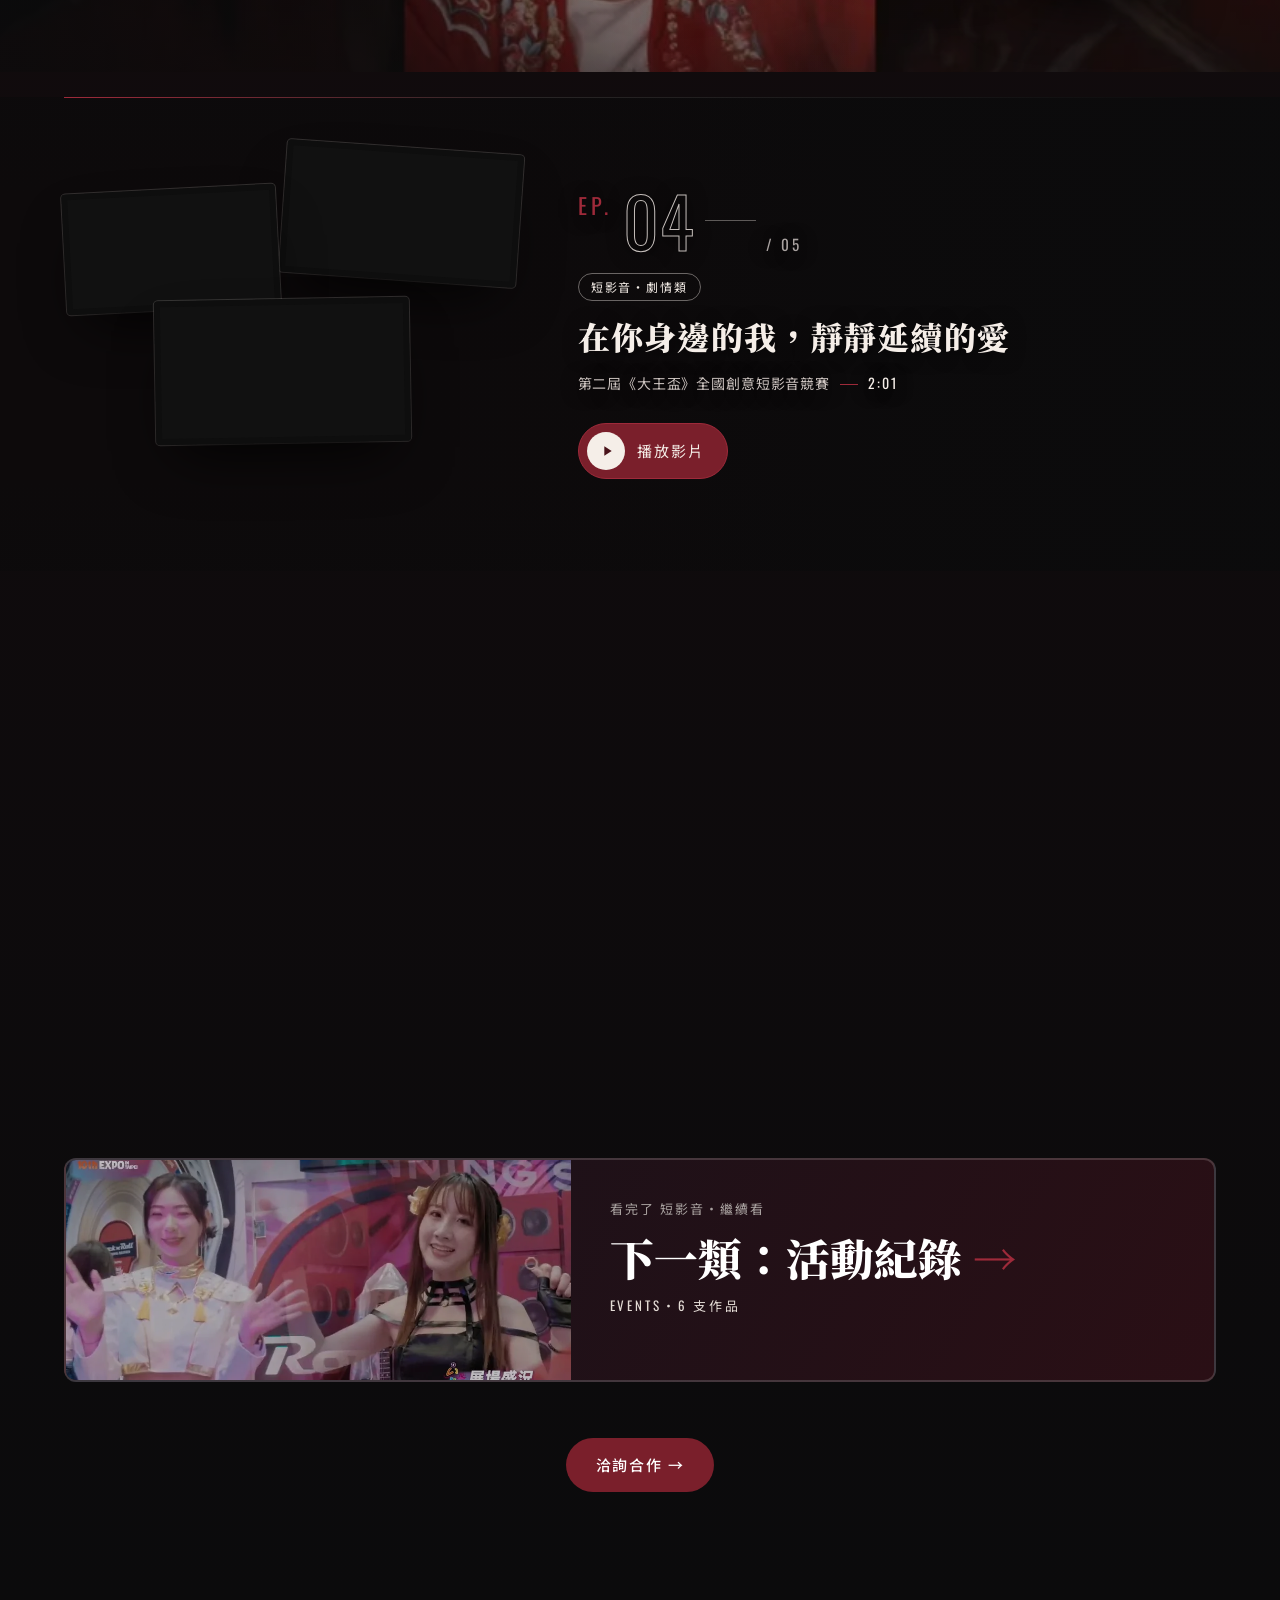
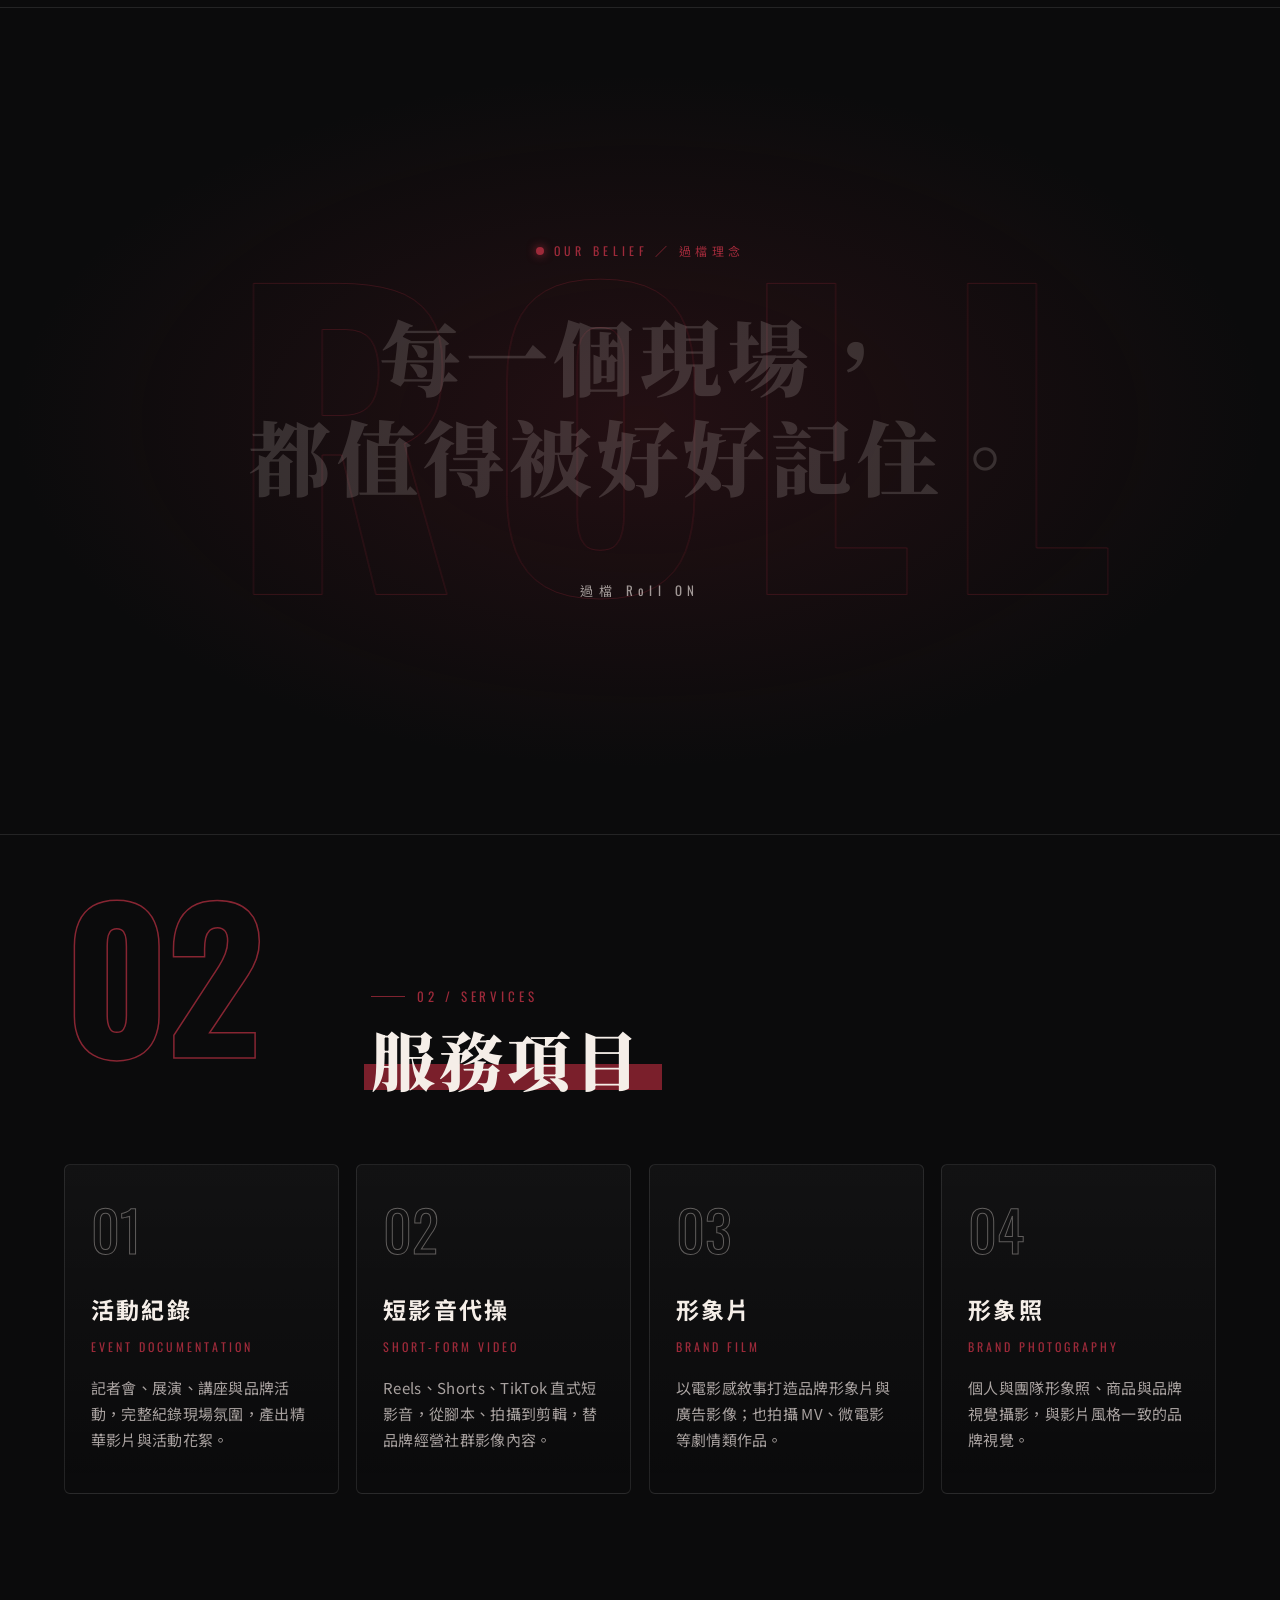
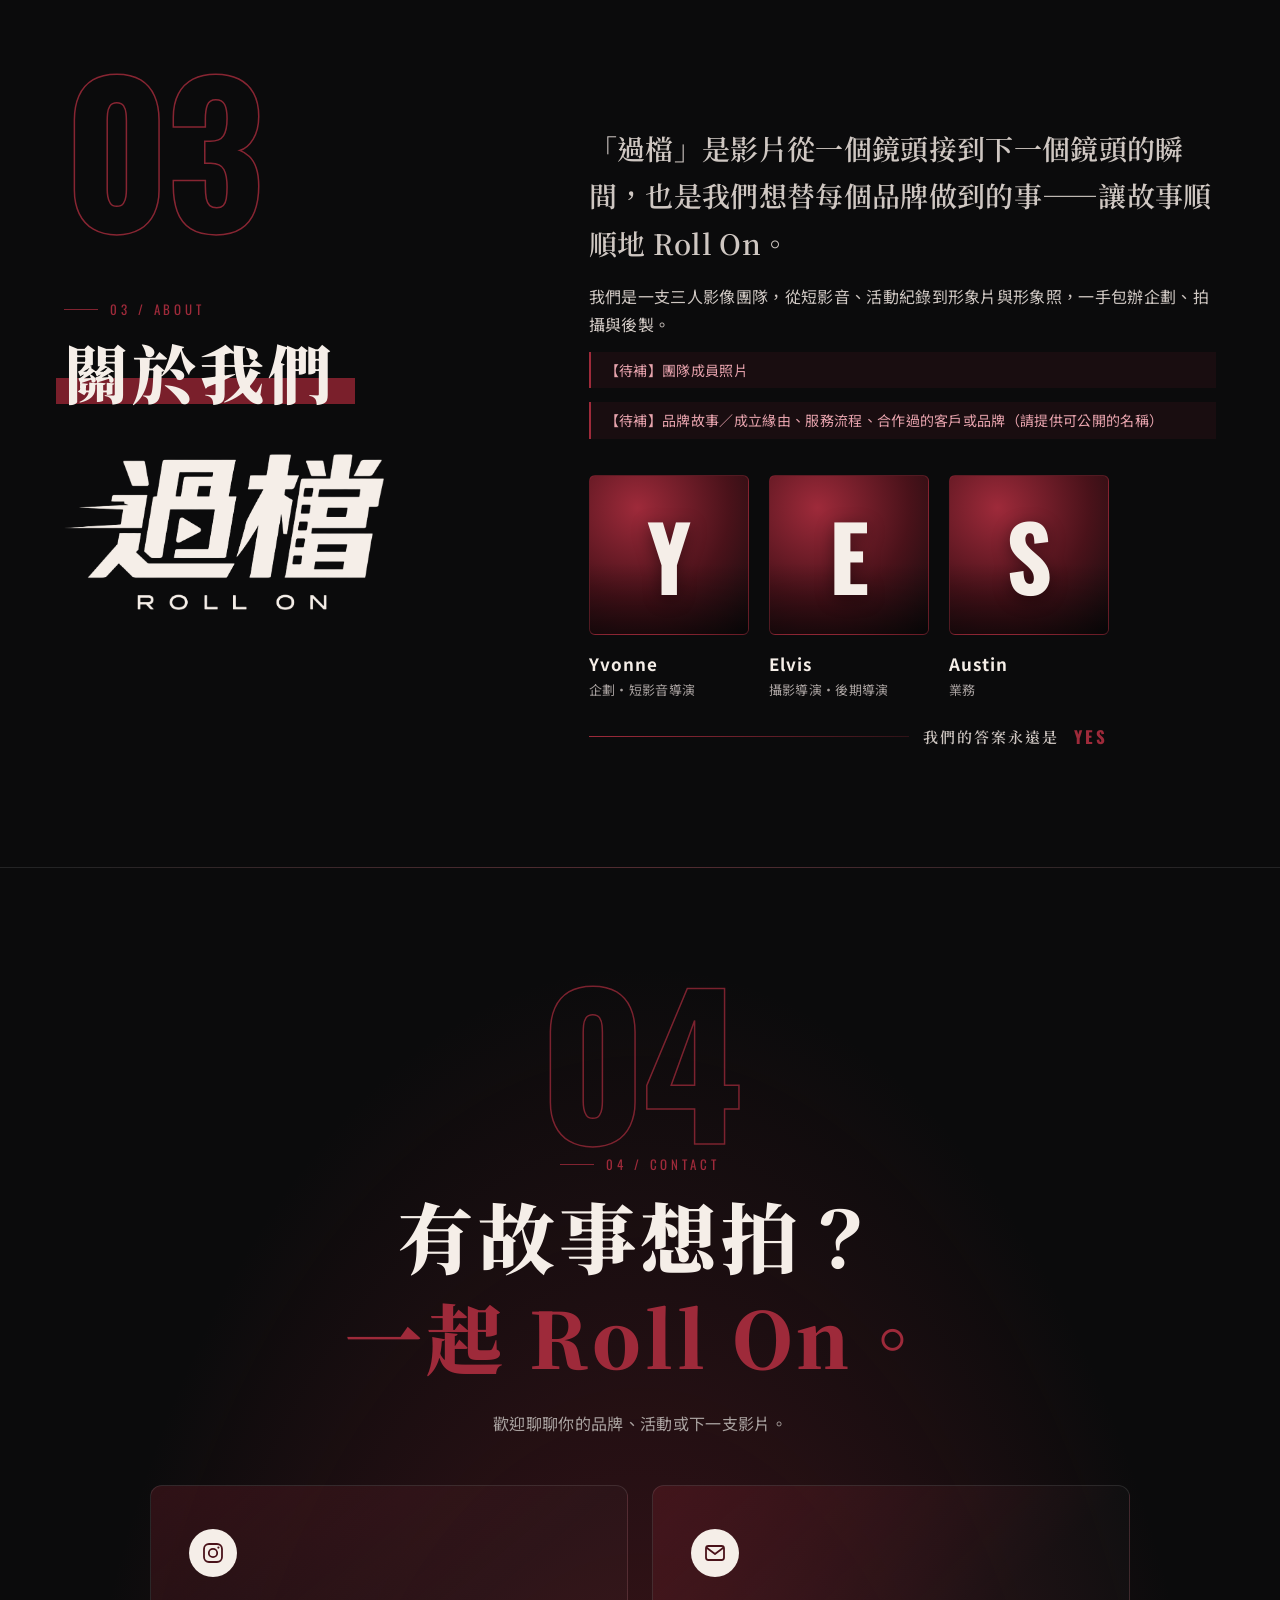
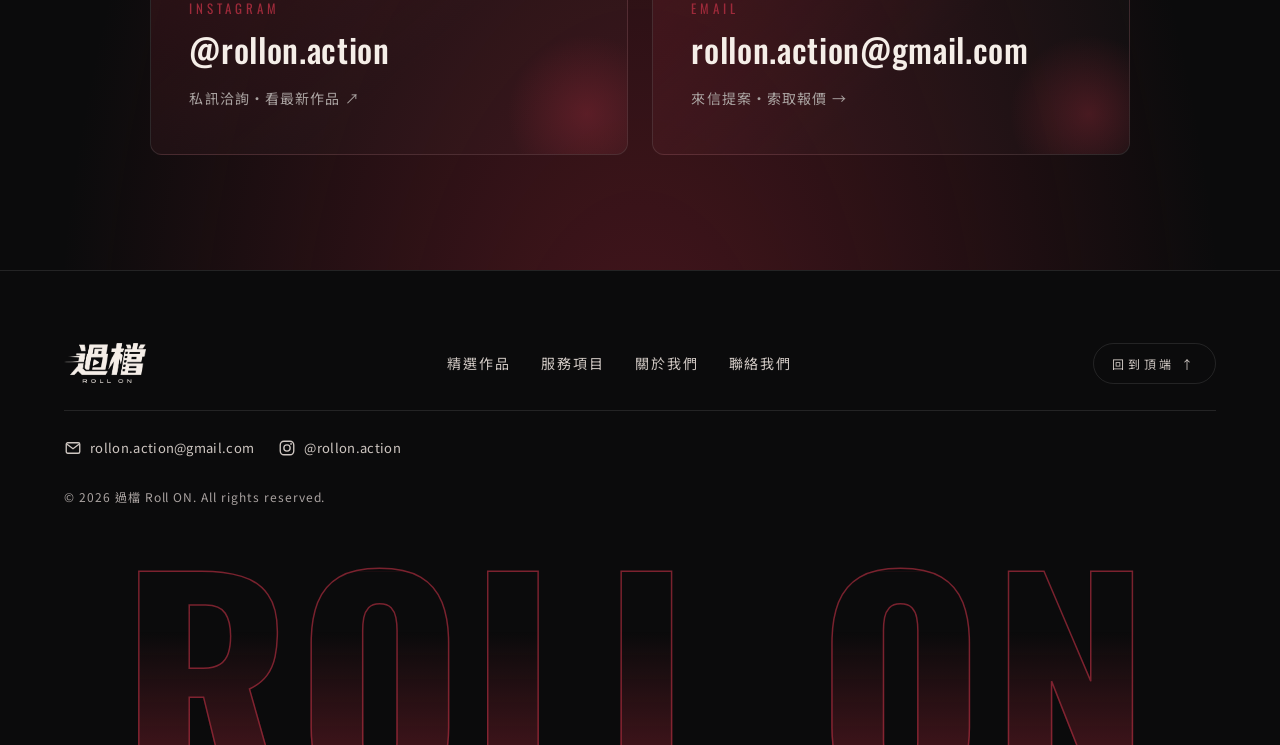
==== commit f54f976a: "精選作品新增節目類、MV（6 類，無上架則隱藏）＋後台儲存衝突自動合併與未儲存草稿還原" ====
--- a/index.html
+++ b/index.html
@@ -83,7 +83,7 @@
       </div>
     </div>
     <div class="wcats-wrap" data-reveal>
-      <p class="wcats__hint"><i aria-hidden="true"></i>點選分類切換作品<span>・共 4 類</span></p>
+      <p class="wcats__hint"><i aria-hidden="true"></i>點選分類切換作品<span id="worksCatsN">・共 4 類</span></p>
       <div class="wcats" role="tablist" id="worksCats" aria-label="作品分類"></div>
     </div>
     <div class="works__body" id="worksBody">
--- a/assets/style.css
+++ b/assets/style.css
@@ -777,3 +777,21 @@
   .manifesto__eyebrow{font-size:11px;letter-spacing:.28em}
 }
 @media (prefers-reduced-motion:reduce){.manifesto__ghost{transform:translate3d(0,-50%,0)}.mf-fill{clip-path:none}.manifesto__rule{transform:none}}
+
+/* ================= 6 categories: equal cards, count-aware grid (cards with 0 published are not rendered) ================= */
+.wcats{grid-template-columns:repeat(var(--n,4),minmax(0,1fr))}
+.wcats[data-n="5"],.wcats[data-n="6"]{gap:clamp(10px,1.1vw,16px)}
+.wcats[data-n="5"] .wcat,.wcats[data-n="6"] .wcat{min-height:clamp(200px,18vw,270px)}
+.wcats[data-n="5"] .wcat__name,.wcats[data-n="6"] .wcat__name{font-size:clamp(22px,1.9vw,32px)}
+.wcats[data-n="5"] .wcat__state,.wcats[data-n="6"] .wcat__state{font-size:11px;padding:3px 10px}
+@media (max-width:1180px){
+  .wcats[data-n="5"],.wcats[data-n="6"]{grid-template-columns:repeat(3,minmax(0,1fr))}
+  .wcats[data-n="5"] .wcat__name,.wcats[data-n="6"] .wcat__name{font-size:clamp(24px,2.8vw,32px)}
+}
+@media (max-width:760px){
+  .wcats,.wcats[data-n]{grid-template-columns:repeat(2,minmax(0,1fr))}
+  .wcats[data-n] .wcat{min-height:168px}
+  .wcats[data-n] .wcat__name{font-size:22px}
+  .wcats[data-n="3"] .wcat:last-child,.wcats[data-n="5"] .wcat:last-child{grid-column:1/-1;min-height:150px}
+}
+.wcats[data-n="5"] .wcat__long,.wcats[data-n="6"] .wcat__long{display:none}
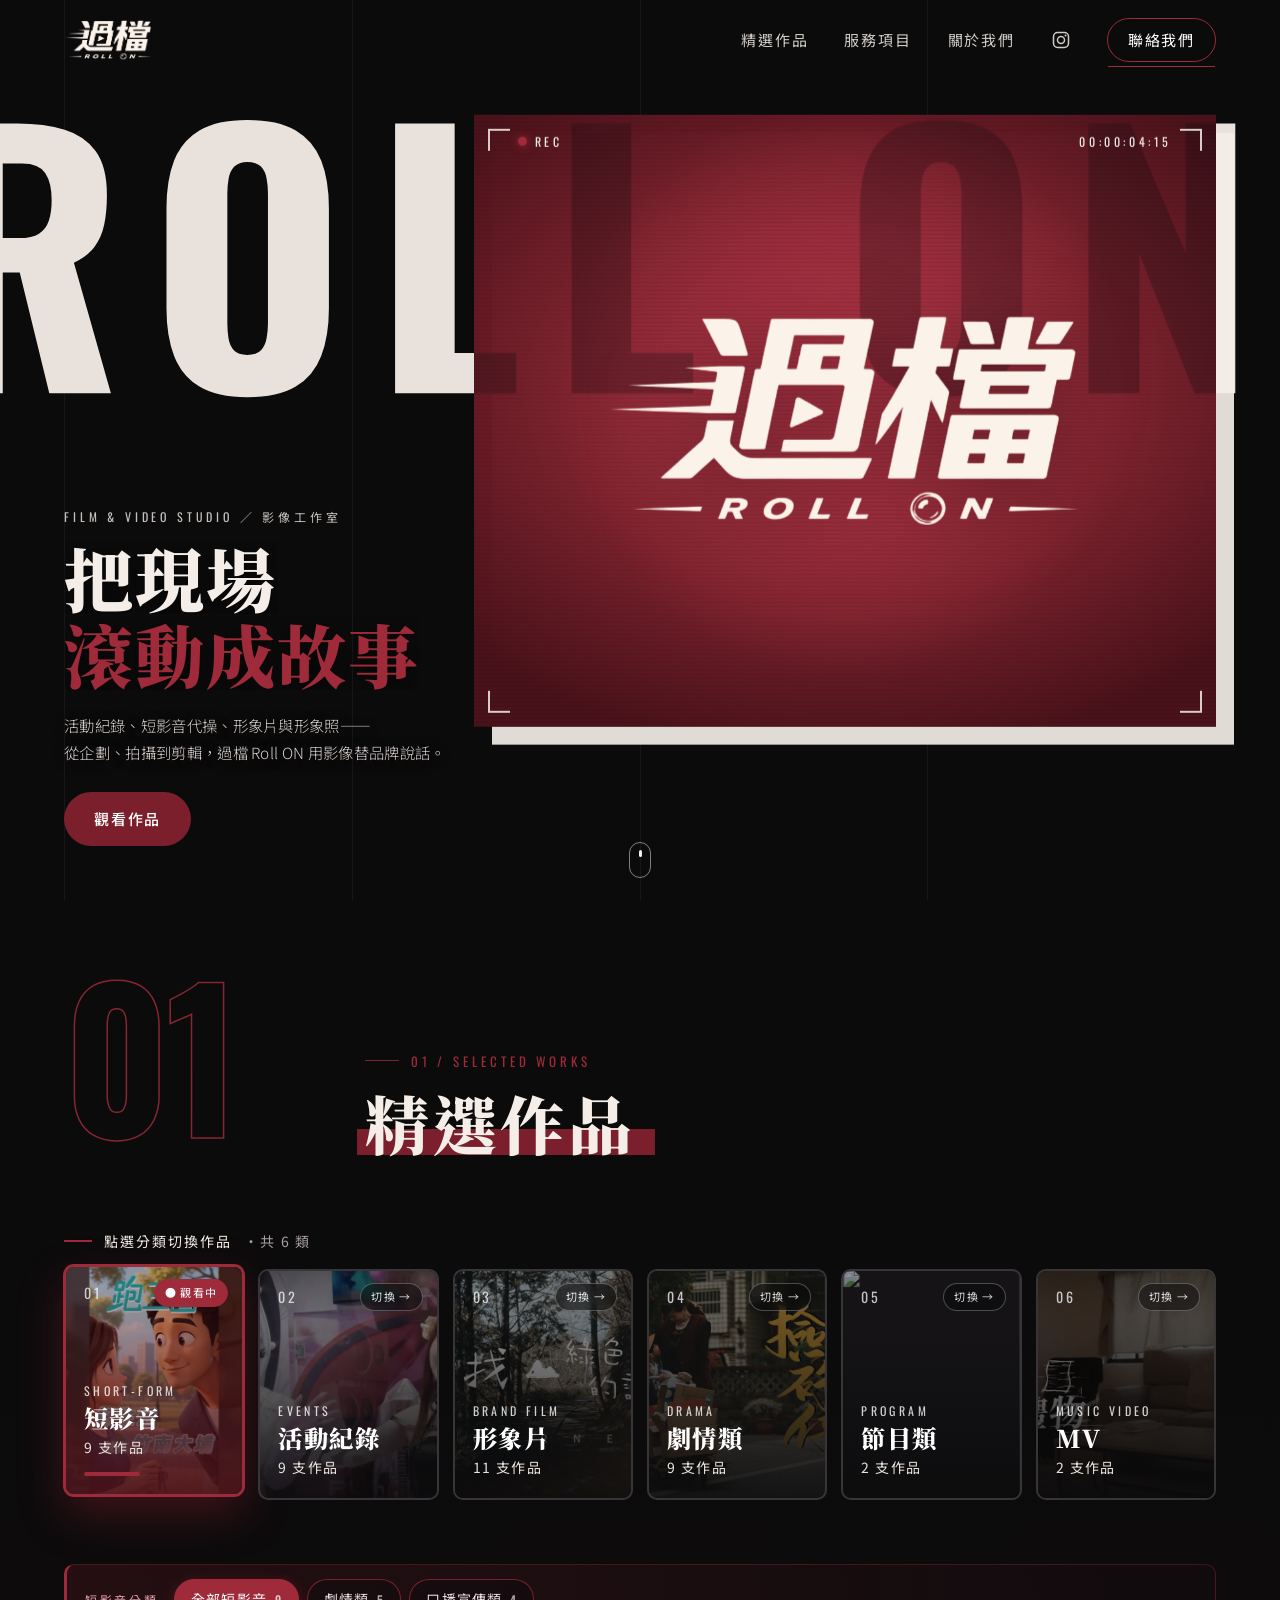
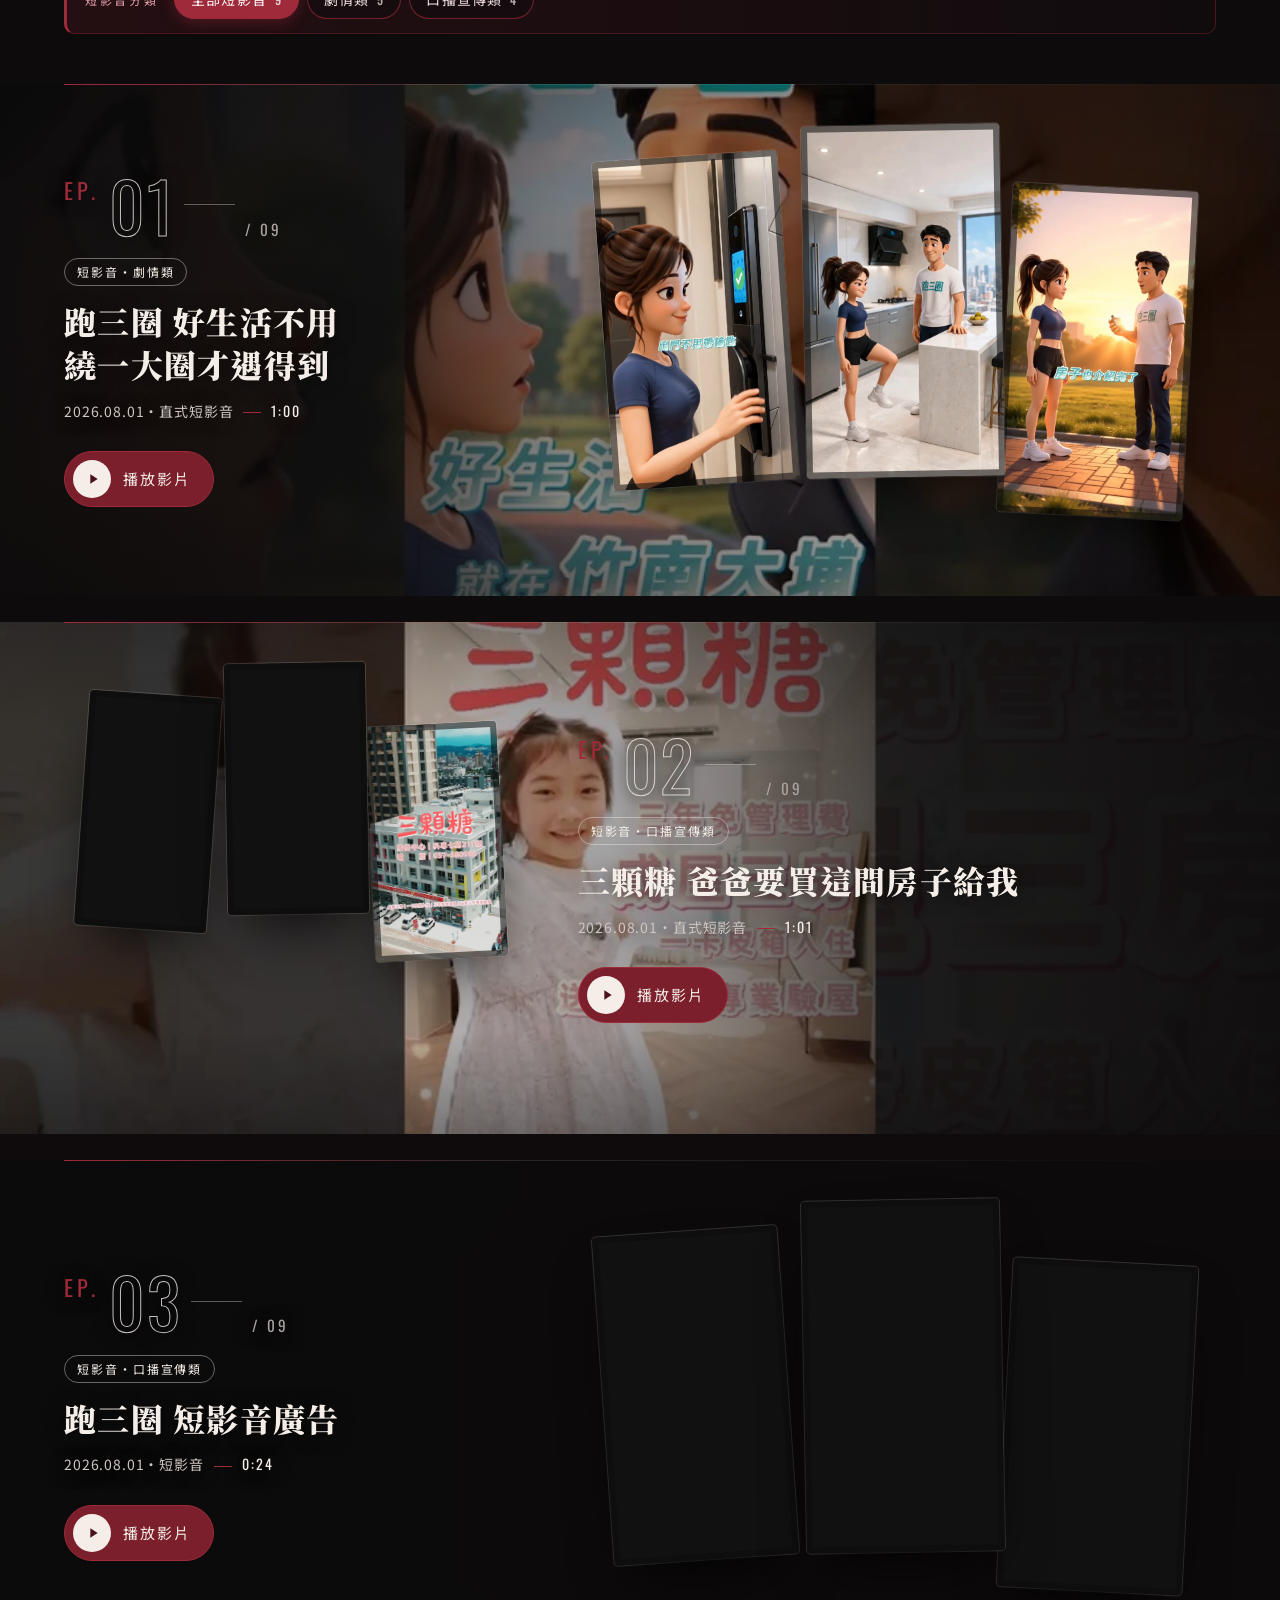
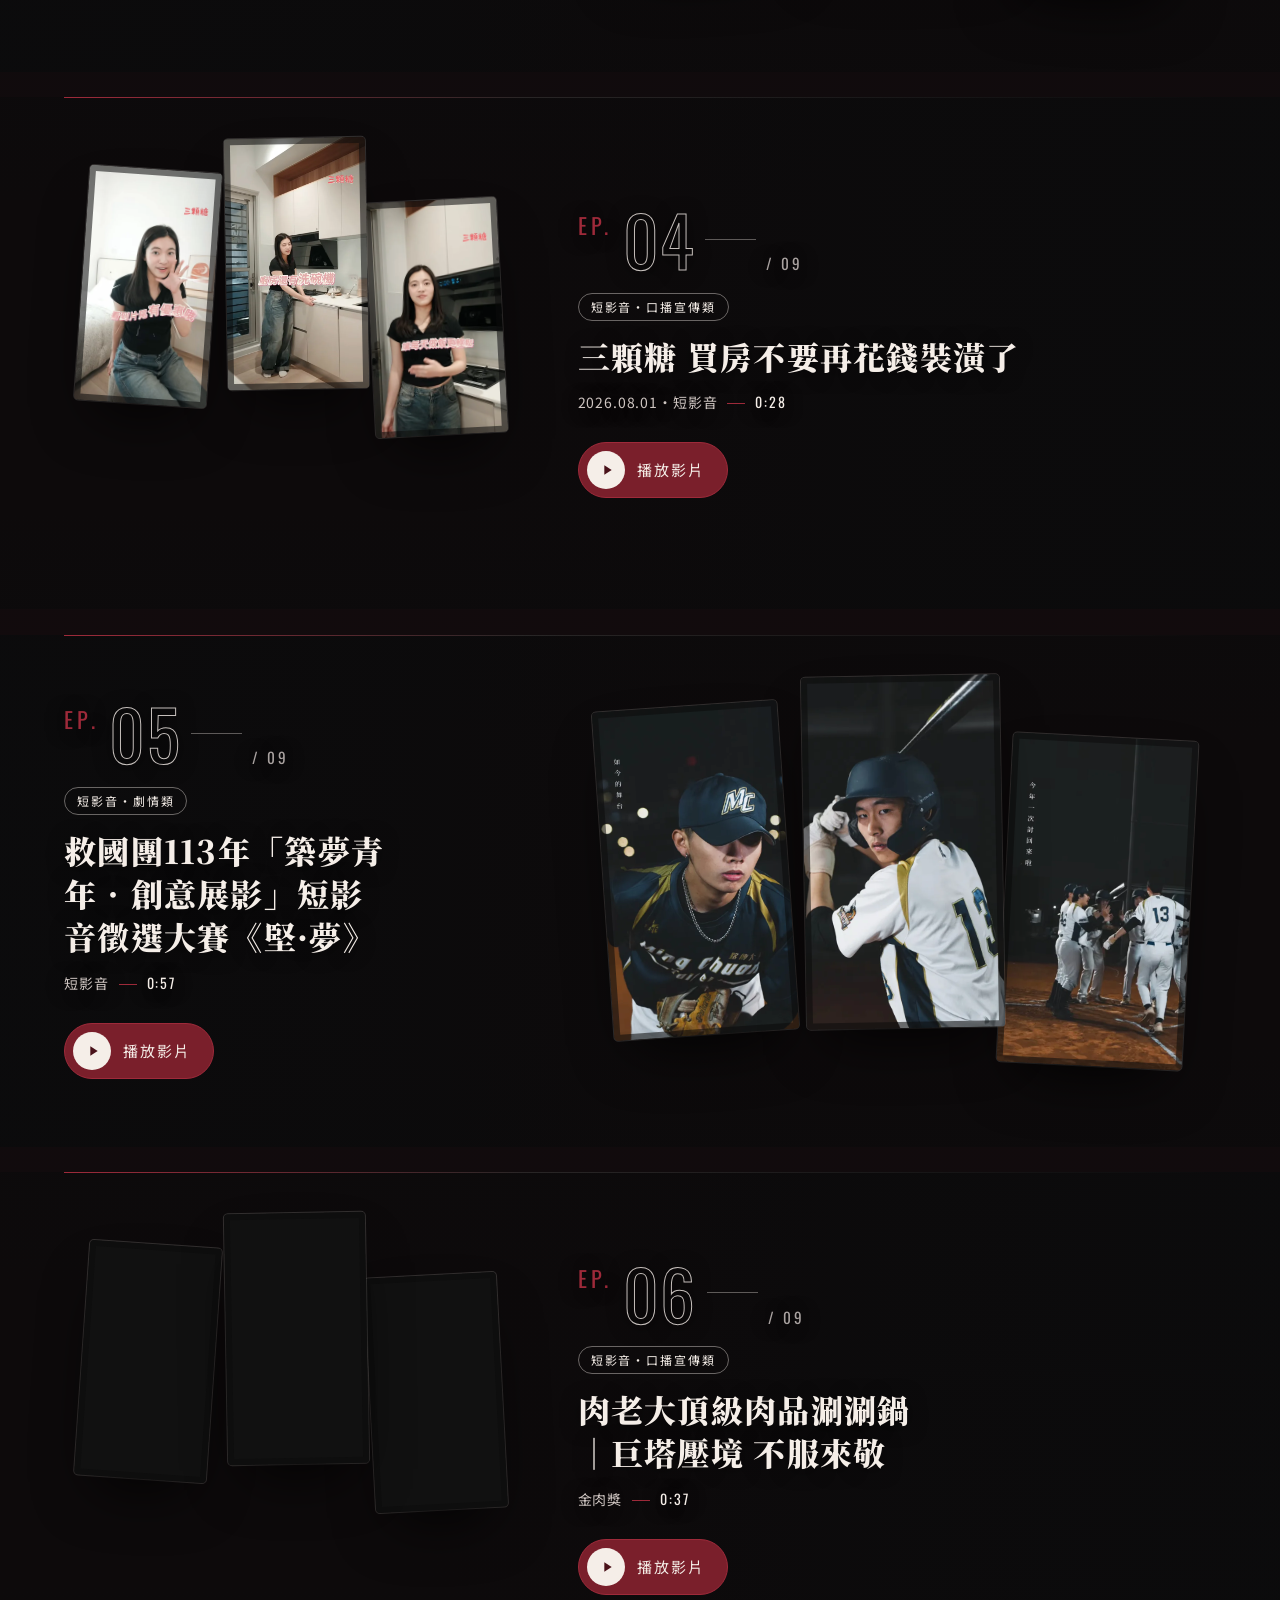
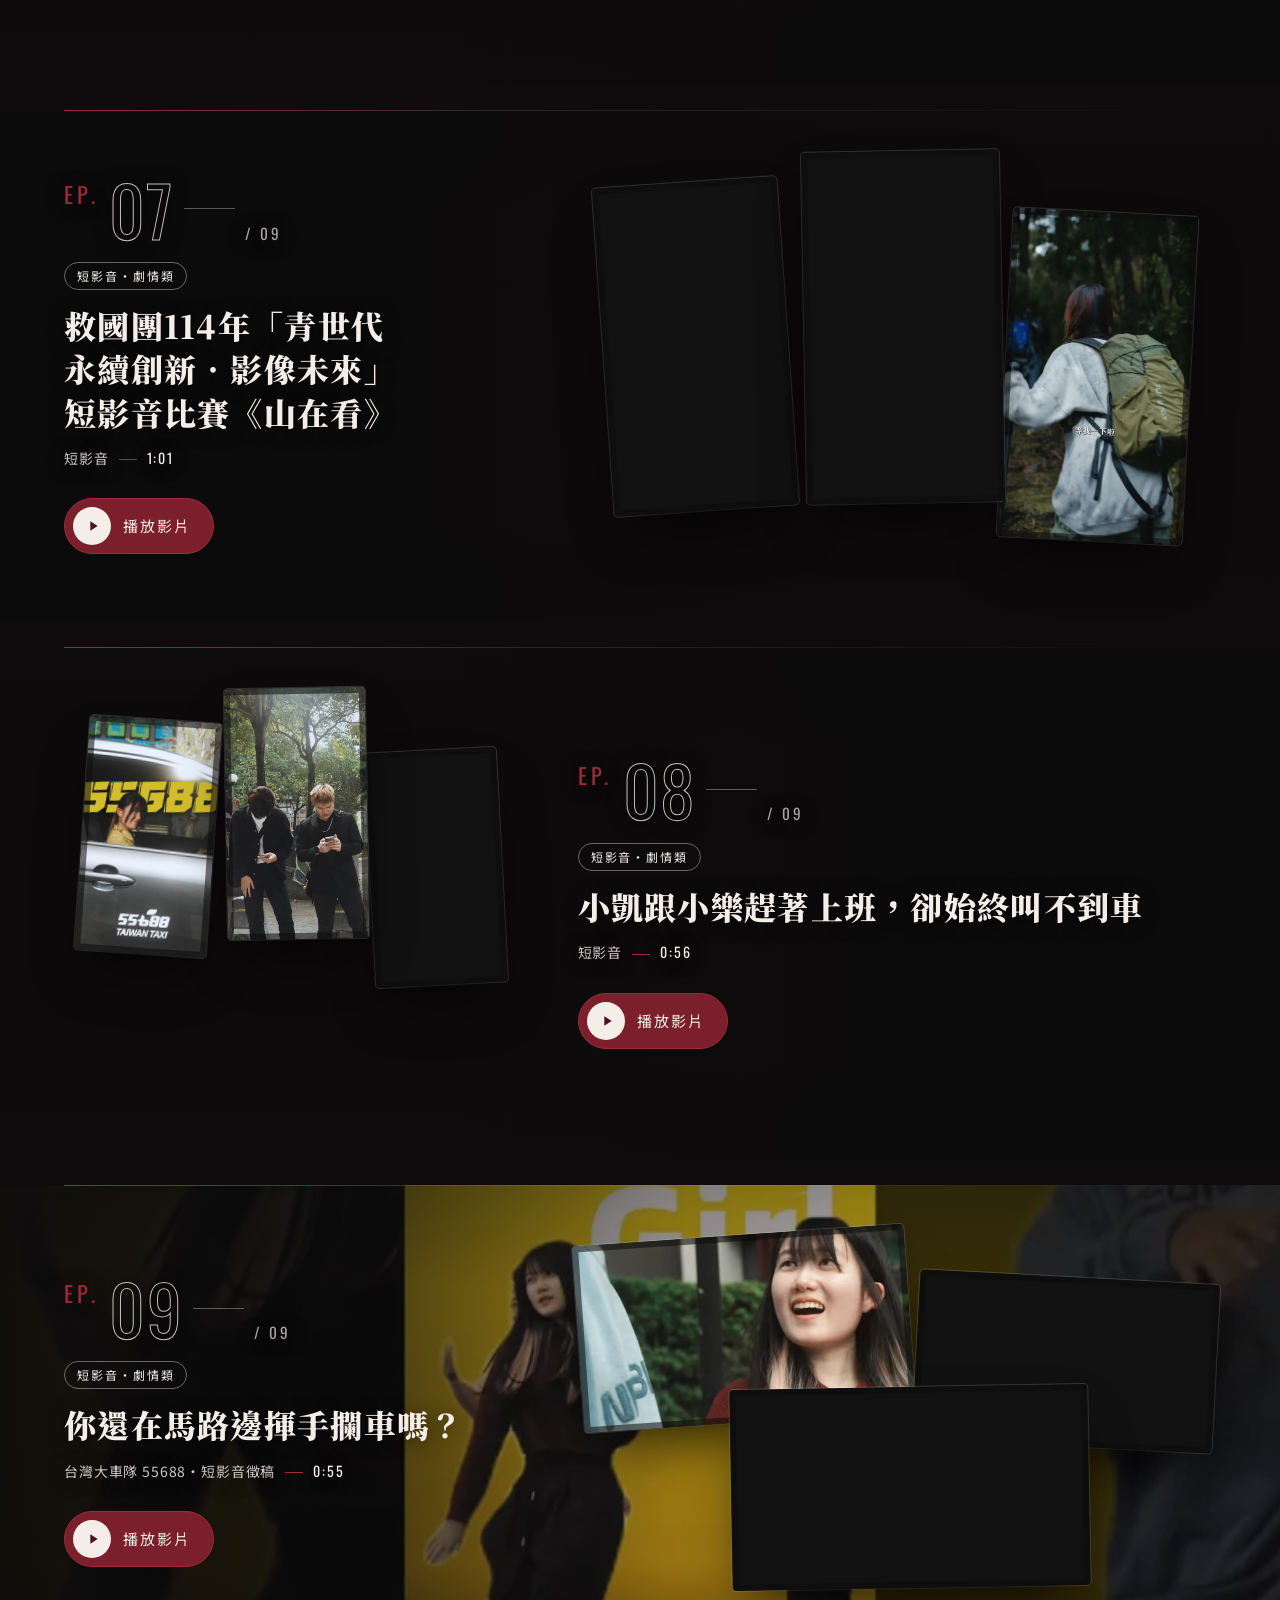
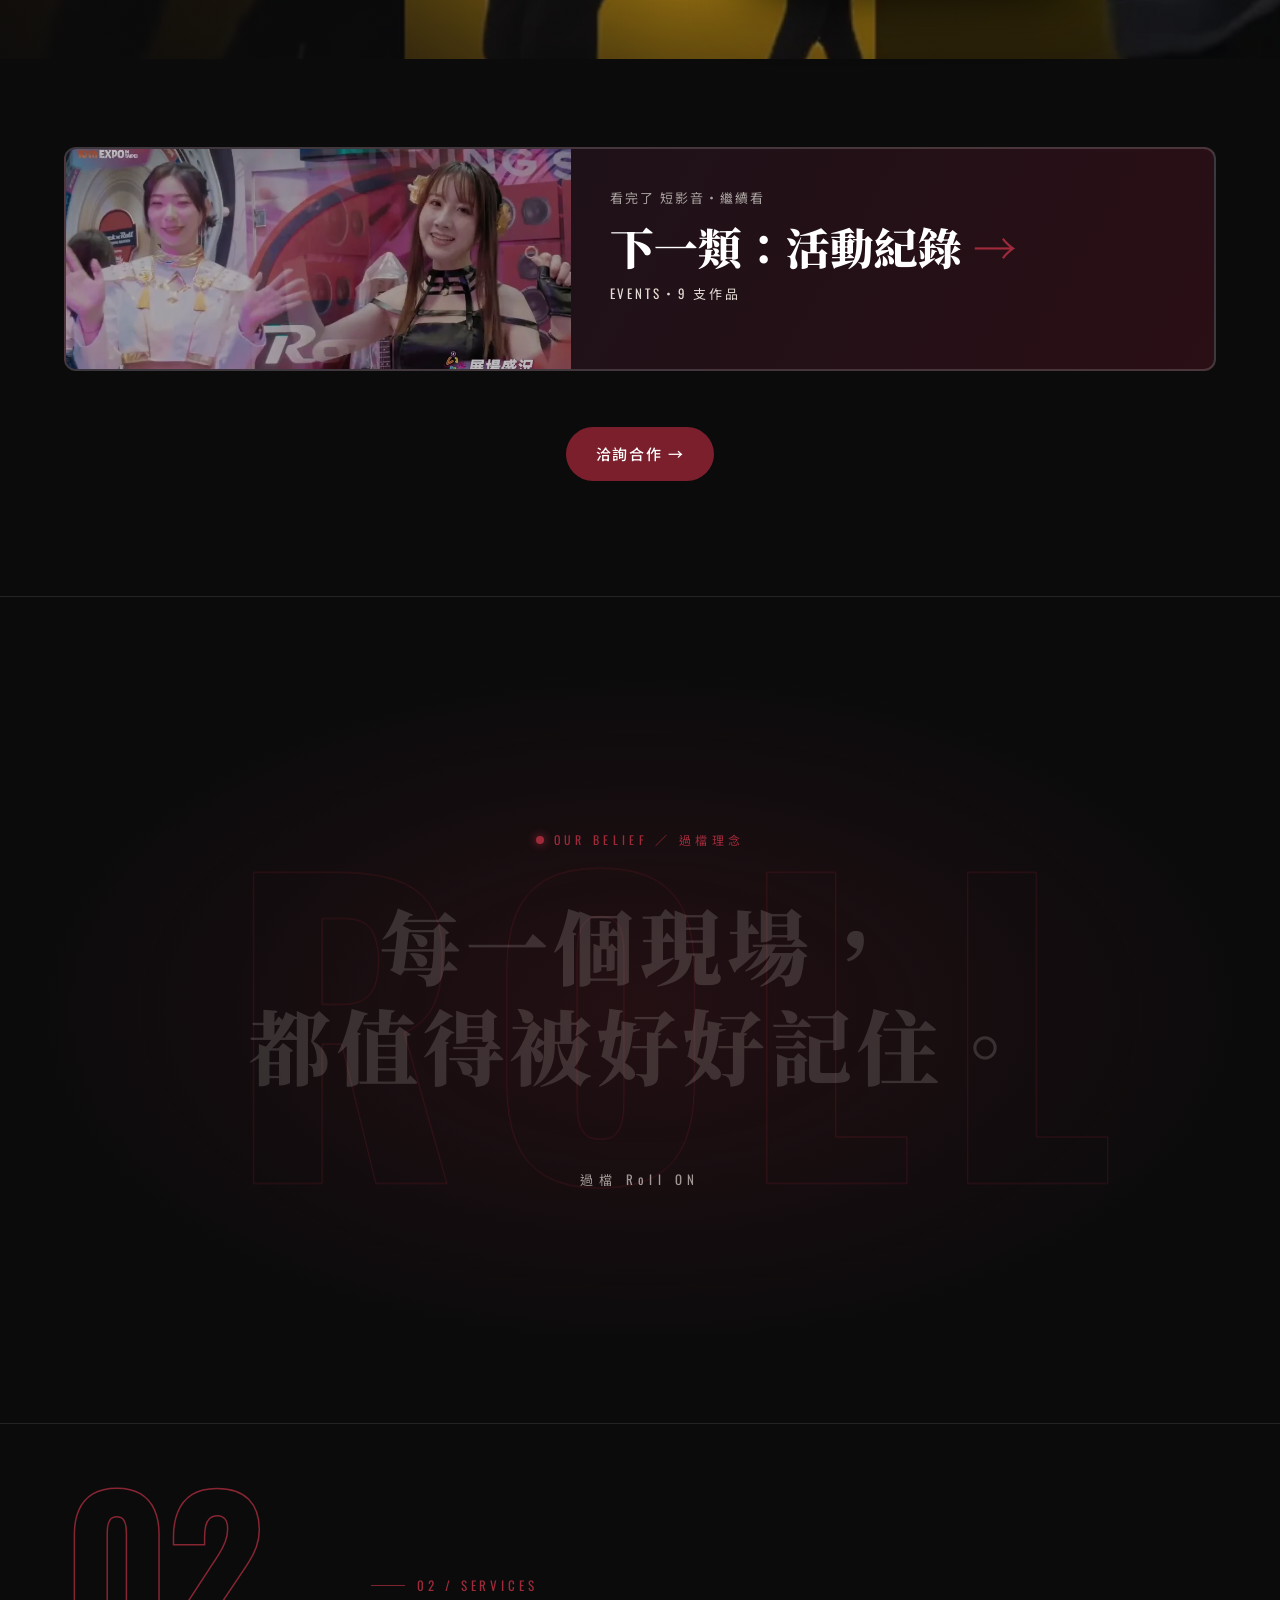
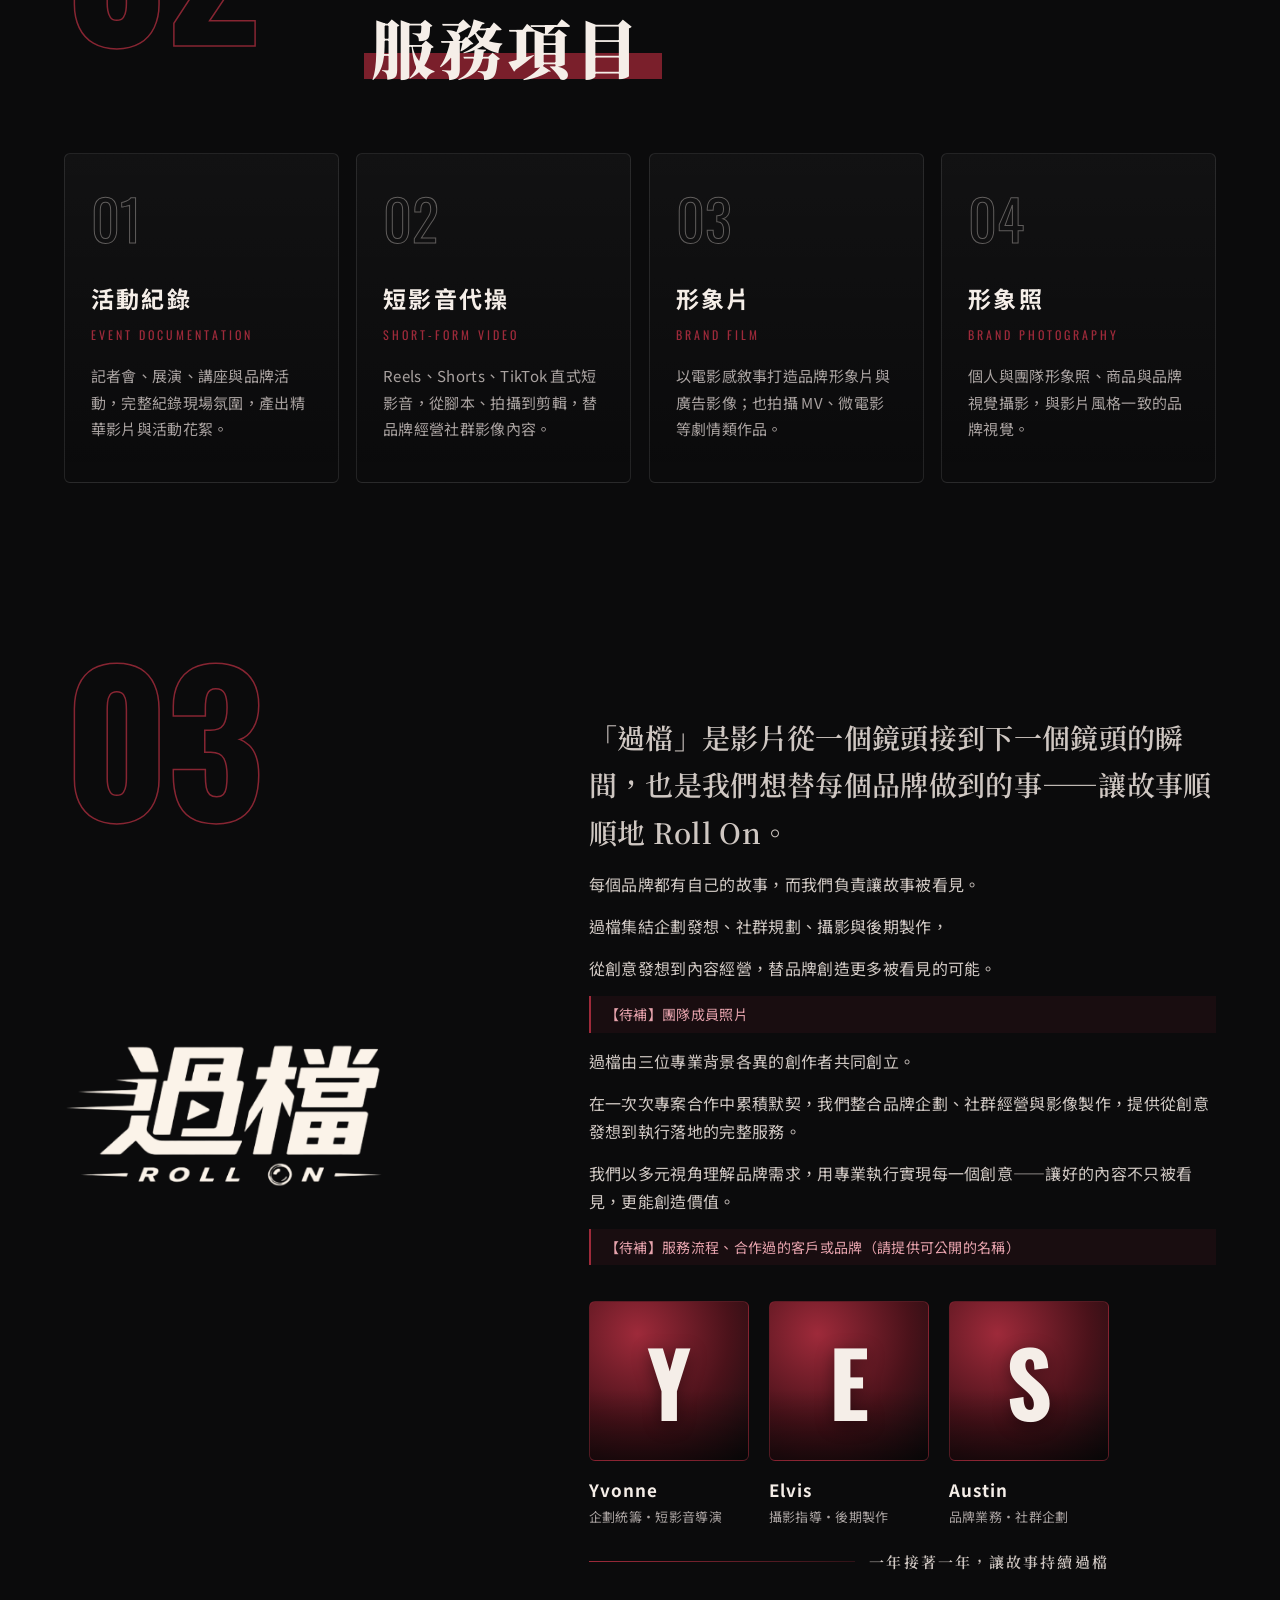
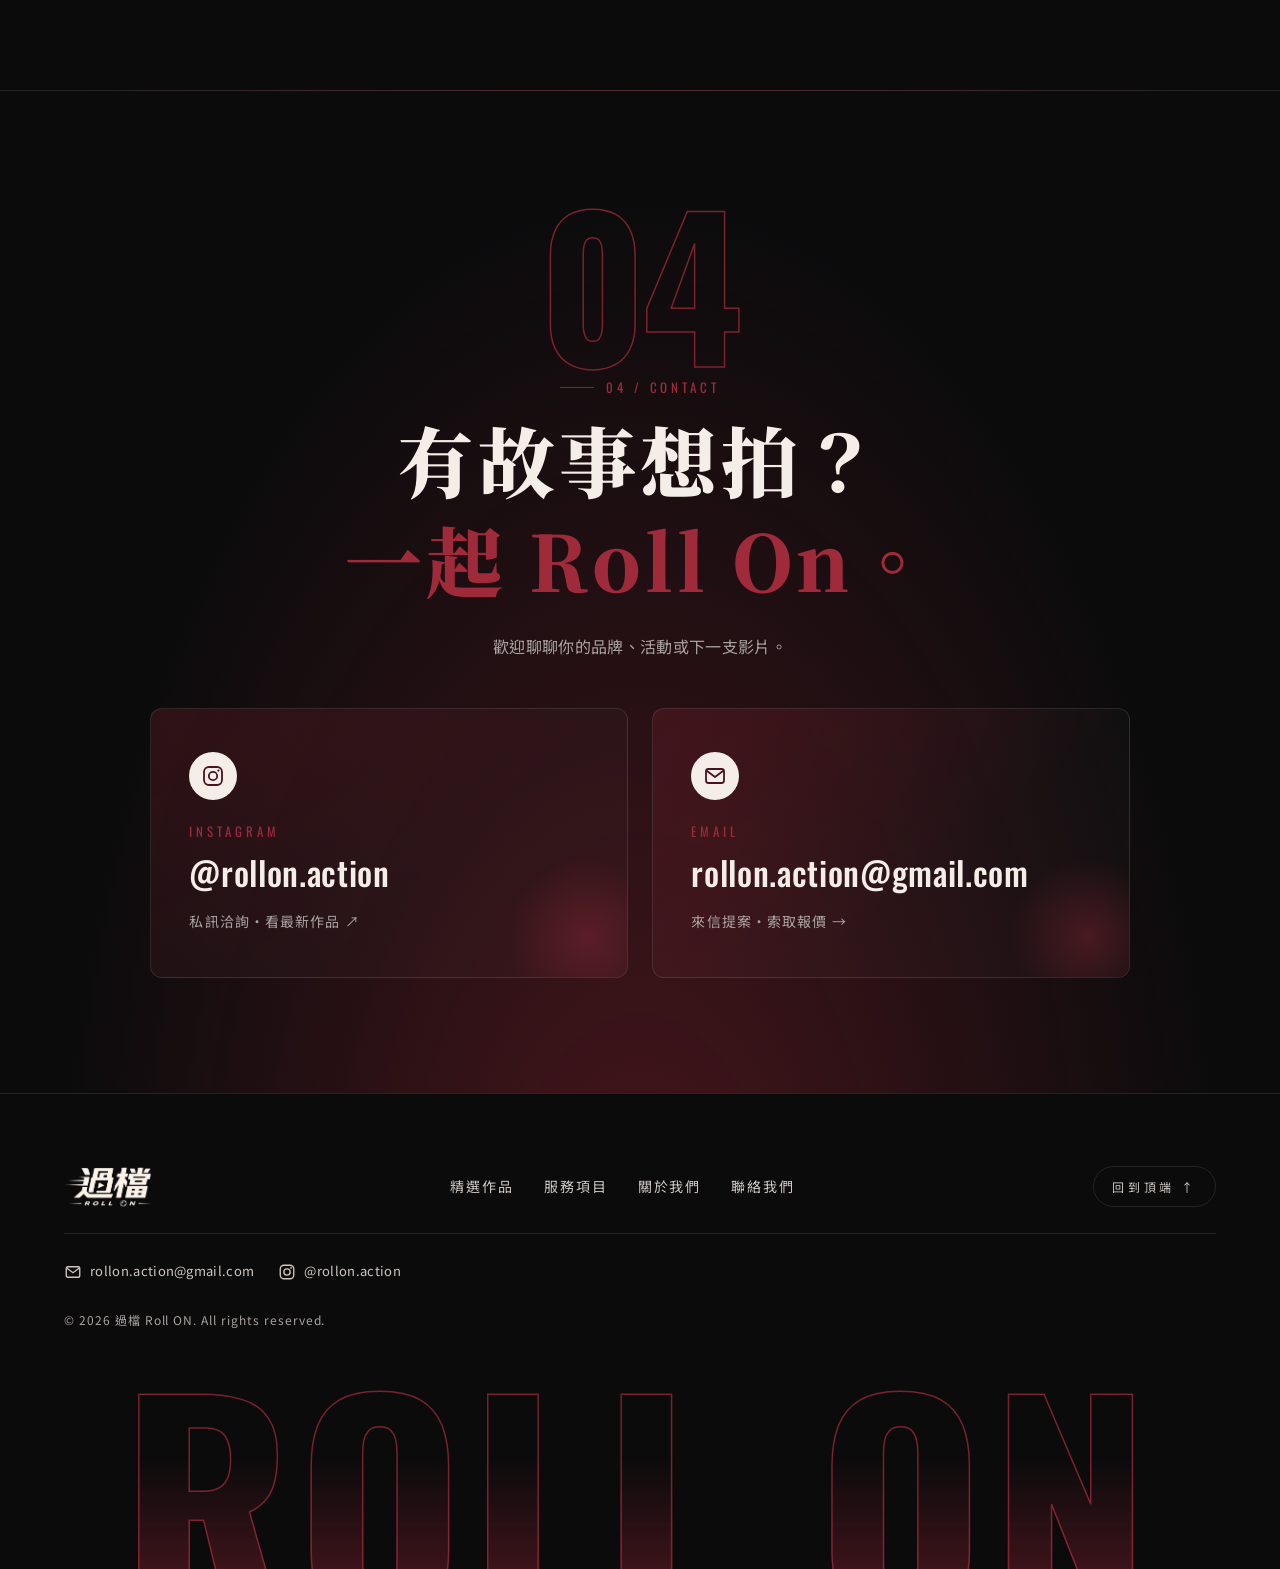
==== commit ae9ddc7e: "關於我們：更新介紹文字、品牌介紹、成員職稱與標語" ====
--- a/index.html
+++ b/index.html
@@ -157,16 +157,21 @@
       </div>
       <div class="about__body">
         <p class="about__lead" data-reveal>「過檔」是影片從一個鏡頭接到下一個鏡頭的瞬間，也是我們想替每個品牌做到的事——讓故事順順地 <span class="nowrap">Roll On。</span></p>
-        <p>我們是一支三人影像團隊，從短影音、活動紀錄到形象片與形象照，一手包辦企劃、拍攝與後製。</p>
+        <p>每個品牌都有自己的故事，而我們負責讓故事被看見。</p>
+        <p>過檔集結企劃發想、社群規劃、攝影與後期製作，</p>
+        <p>從創意發想到內容經營，替品牌創造更多被看見的可能。</p>
         <p class="todo">【待補】團隊成員照片</p>
-        <p class="todo">【待補】品牌故事／成立緣由、服務流程、合作過的客戶或品牌（請提供可公開的名稱）</p>
+        <p>過檔由三位專業背景各異的創作者共同創立。</p>
+        <p>在一次次專案合作中累積默契，我們整合品牌企劃、社群經營與影像製作，提供從創意發想到執行落地的完整服務。</p>
+        <p>我們以多元視角理解品牌需求，用專業執行實現每一個創意——讓好的內容不只被看見，更能創造價值。</p>
+        <p class="todo">【待補】服務流程、合作過的客戶或品牌（請提供可公開的名稱）</p>
         <div class="team-yes" data-reveal>
         <ul class="about__team" aria-label="團隊成員">
-          <li><div class="avatar" aria-hidden="true"><span>Y</span></div><strong>Yvonne</strong><span class="roles"><em>企劃</em>・<em>短影音導演</em></span></li>
-          <li><div class="avatar" aria-hidden="true"><span>E</span></div><strong>Elvis</strong><span class="roles"><em>攝影導演</em>・<em>後期導演</em></span></li>
-          <li><div class="avatar" aria-hidden="true"><span>S</span></div><strong>Austin</strong><span class="roles"><em>業務</em></span></li>
+          <li><div class="avatar" aria-hidden="true"><span>Y</span></div><strong>Yvonne</strong><span class="roles"><em>企劃統籌</em>・<em>短影音導演</em></span></li>
+          <li><div class="avatar" aria-hidden="true"><span>E</span></div><strong>Elvis</strong><span class="roles"><em>攝影指導</em>・<em>後期製作</em></span></li>
+          <li><div class="avatar" aria-hidden="true"><span>S</span></div><strong>Austin</strong><span class="roles"><em>品牌業務</em>・<em>社群企劃</em></span></li>
         </ul>
-        <p class="yes-line"><span class="yes-line__rule"></span>我們的答案永遠是 <b>YES</b></p>
+        <p class="yes-line"><span class="yes-line__rule"></span>一年接著一年，讓故事持續過檔</p>
         </div>
       </div>
     </div>
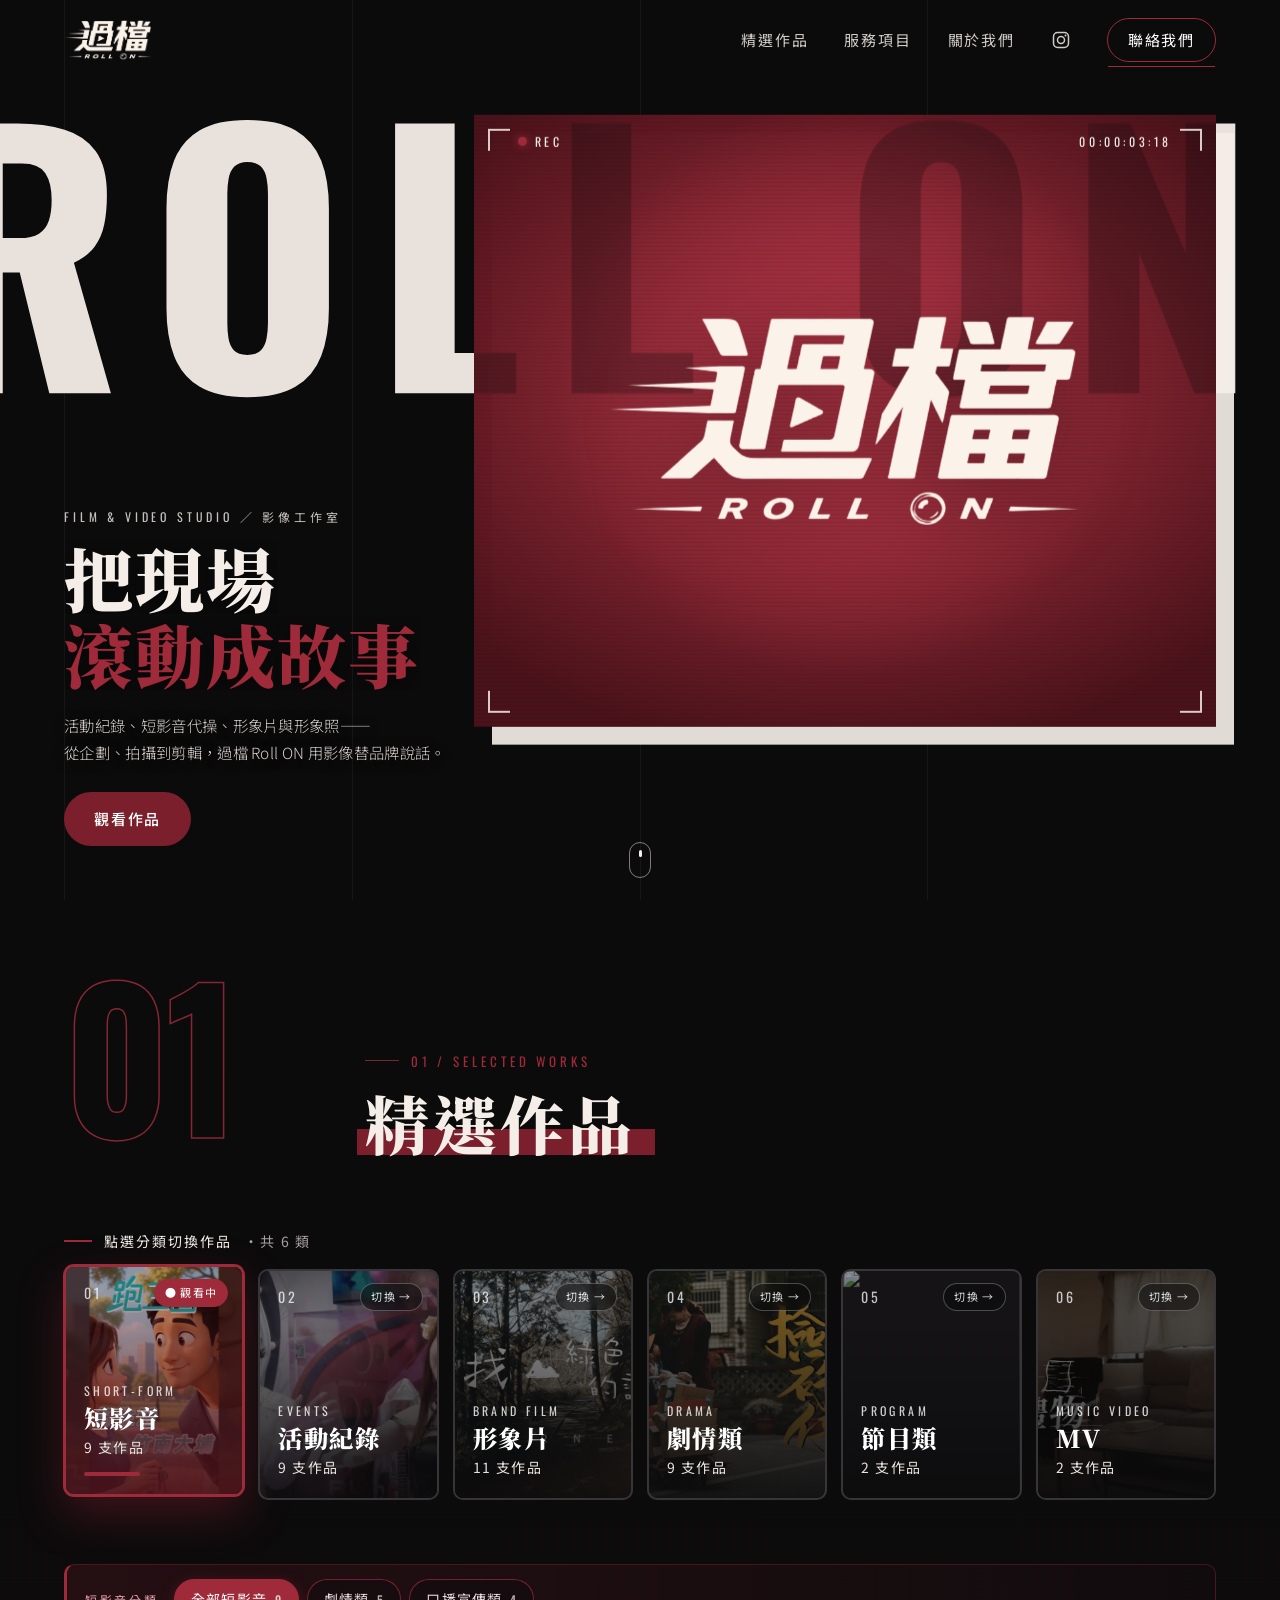
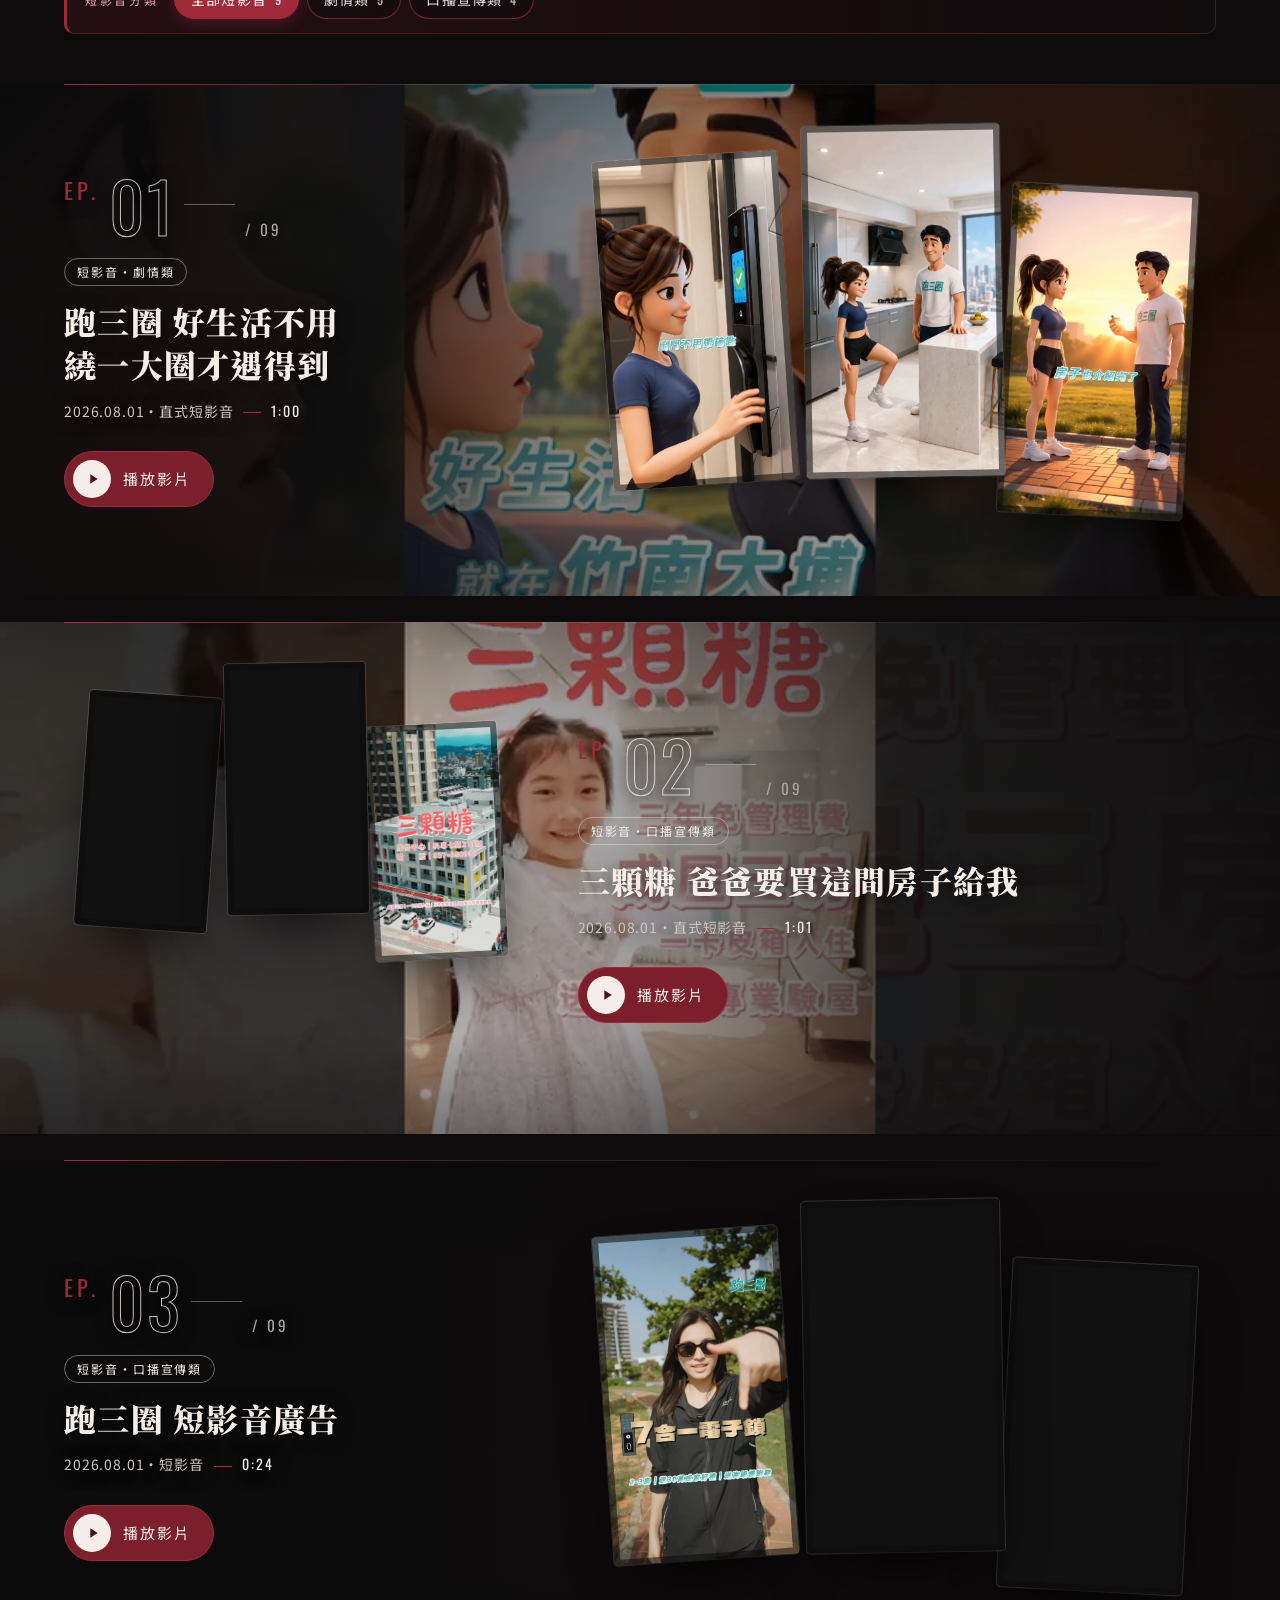
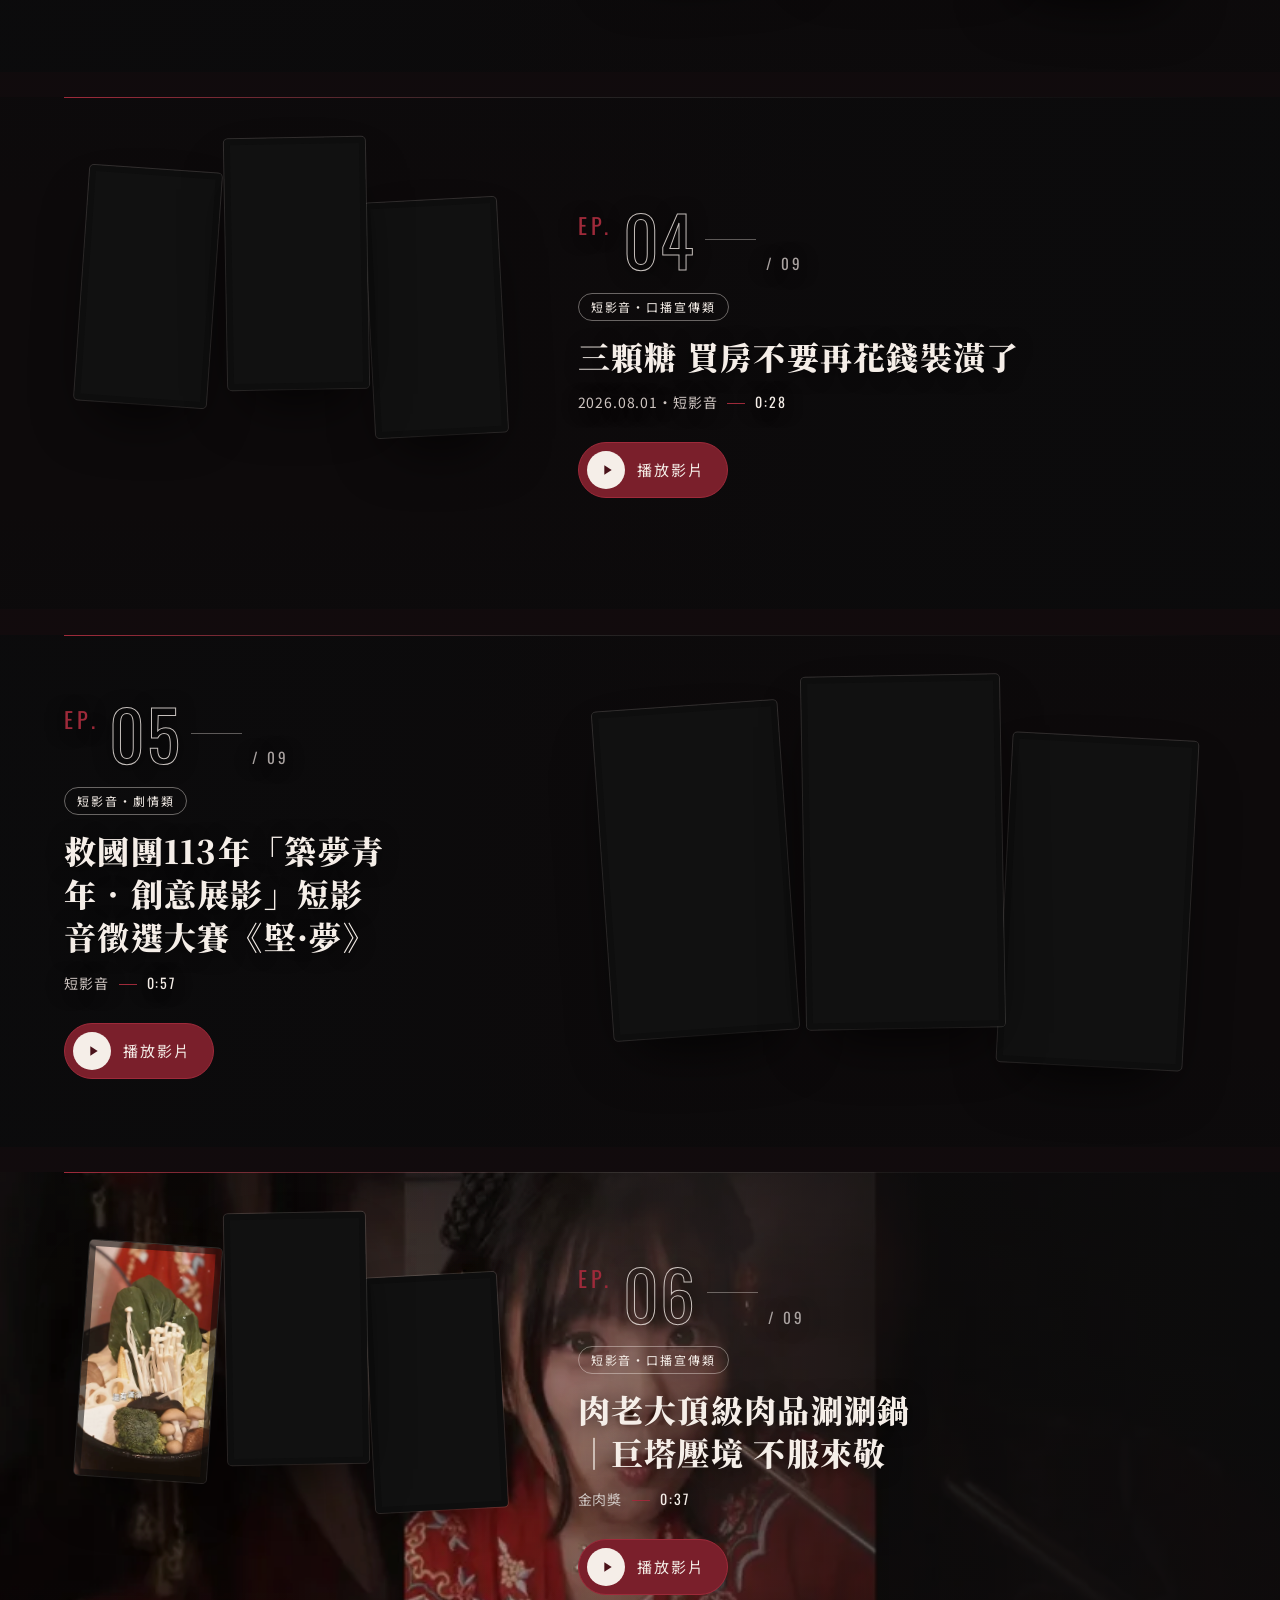
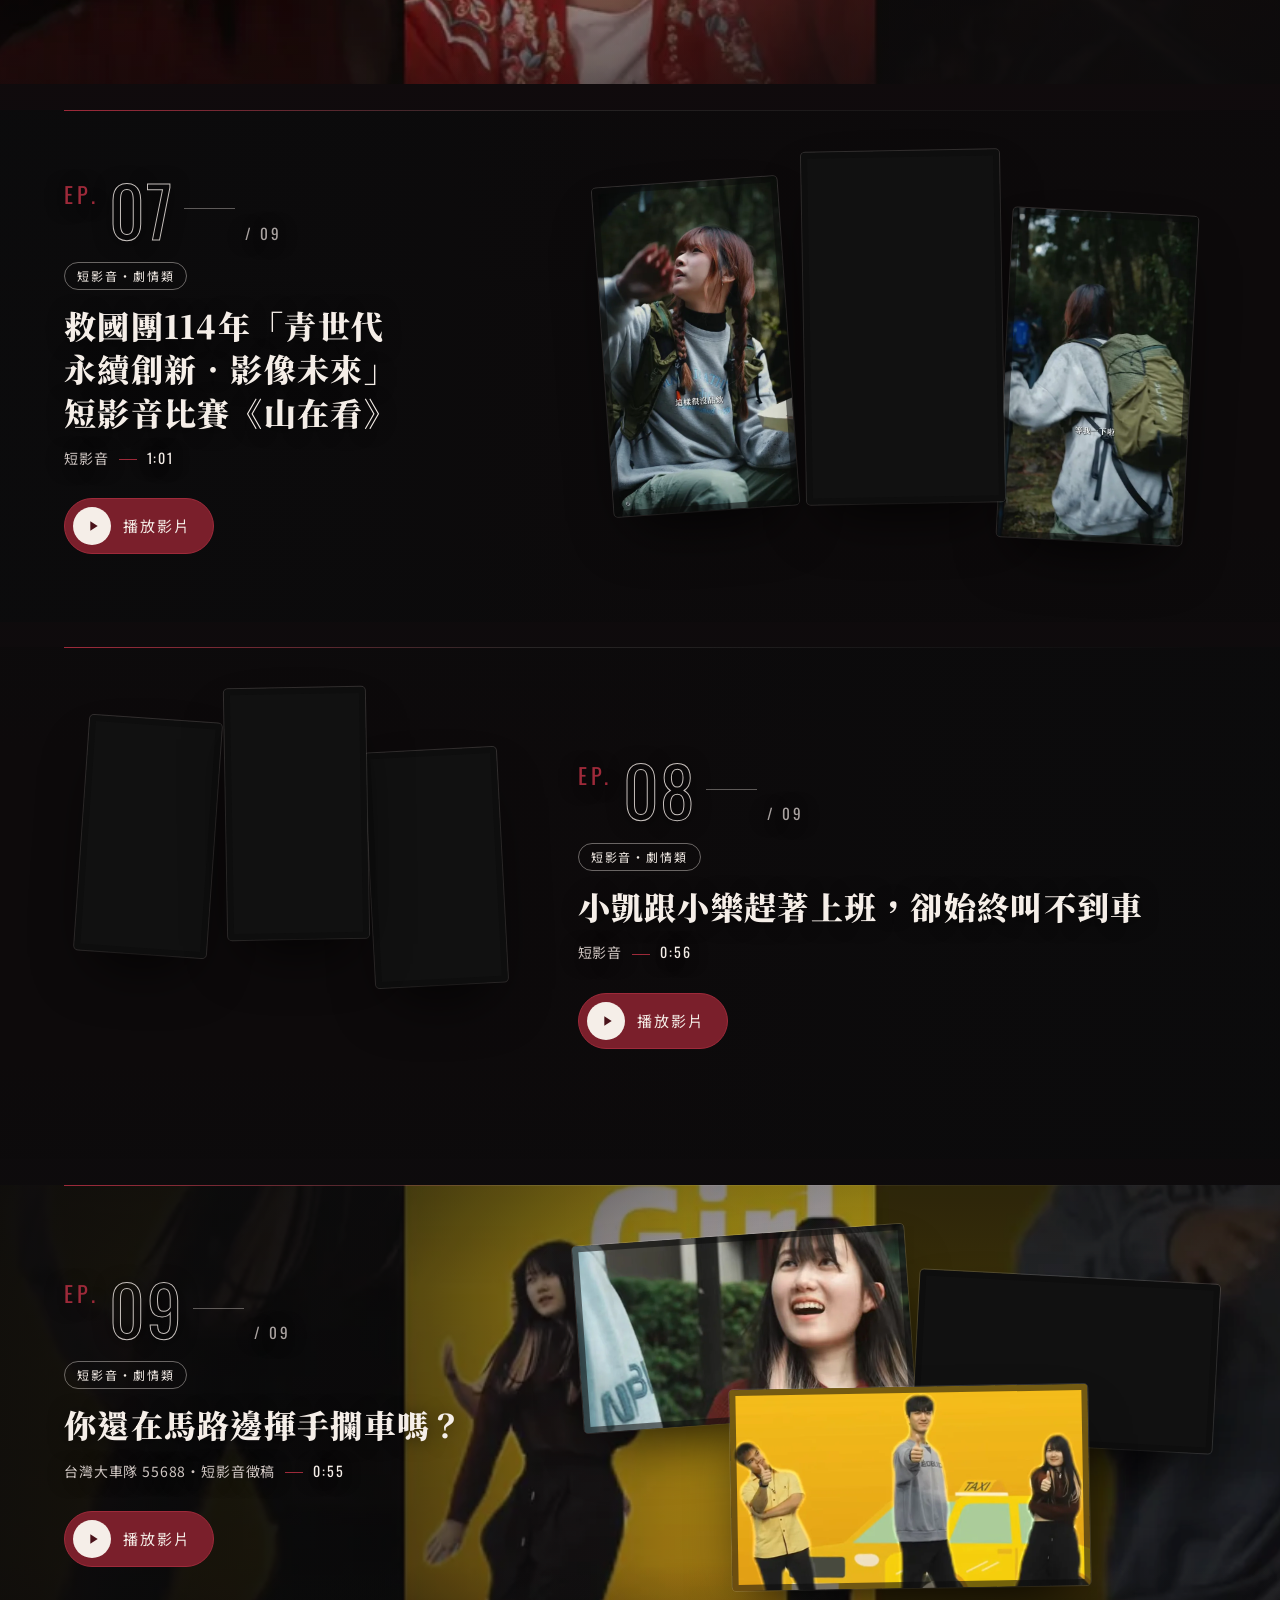
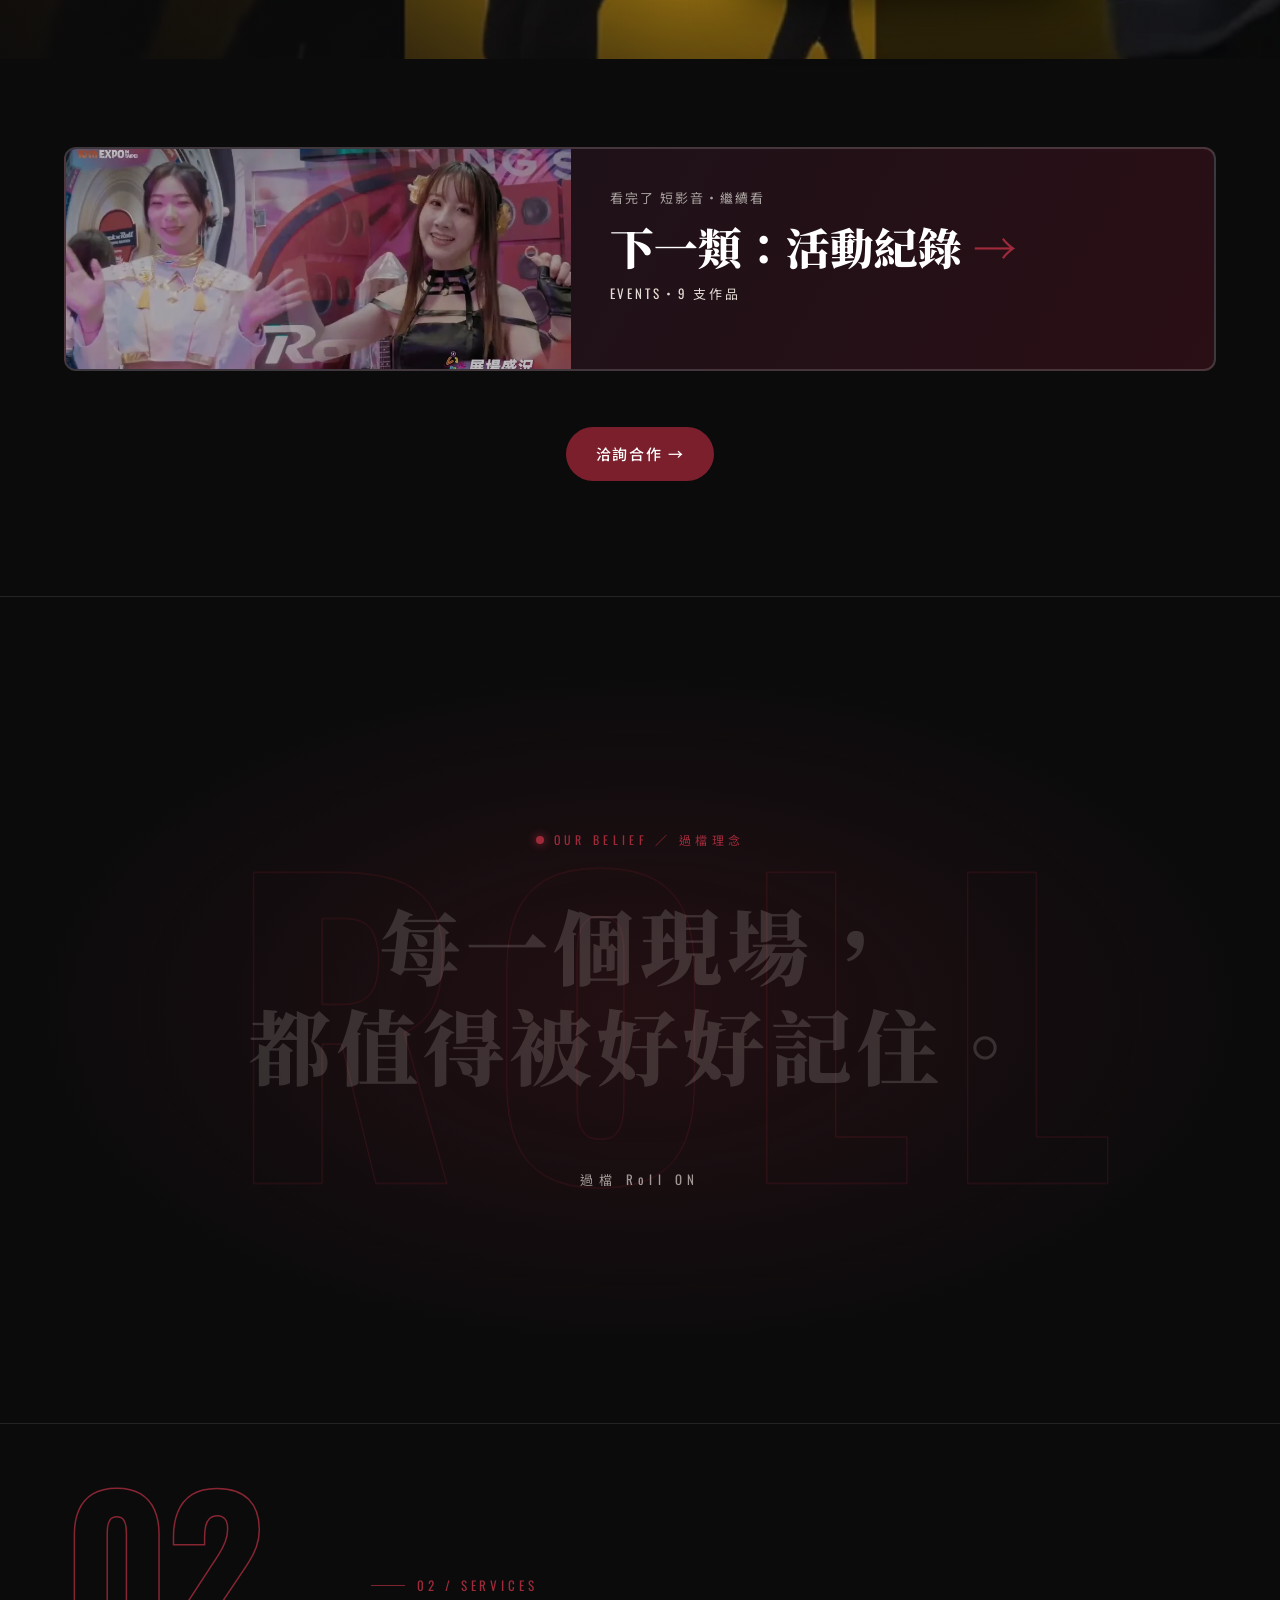
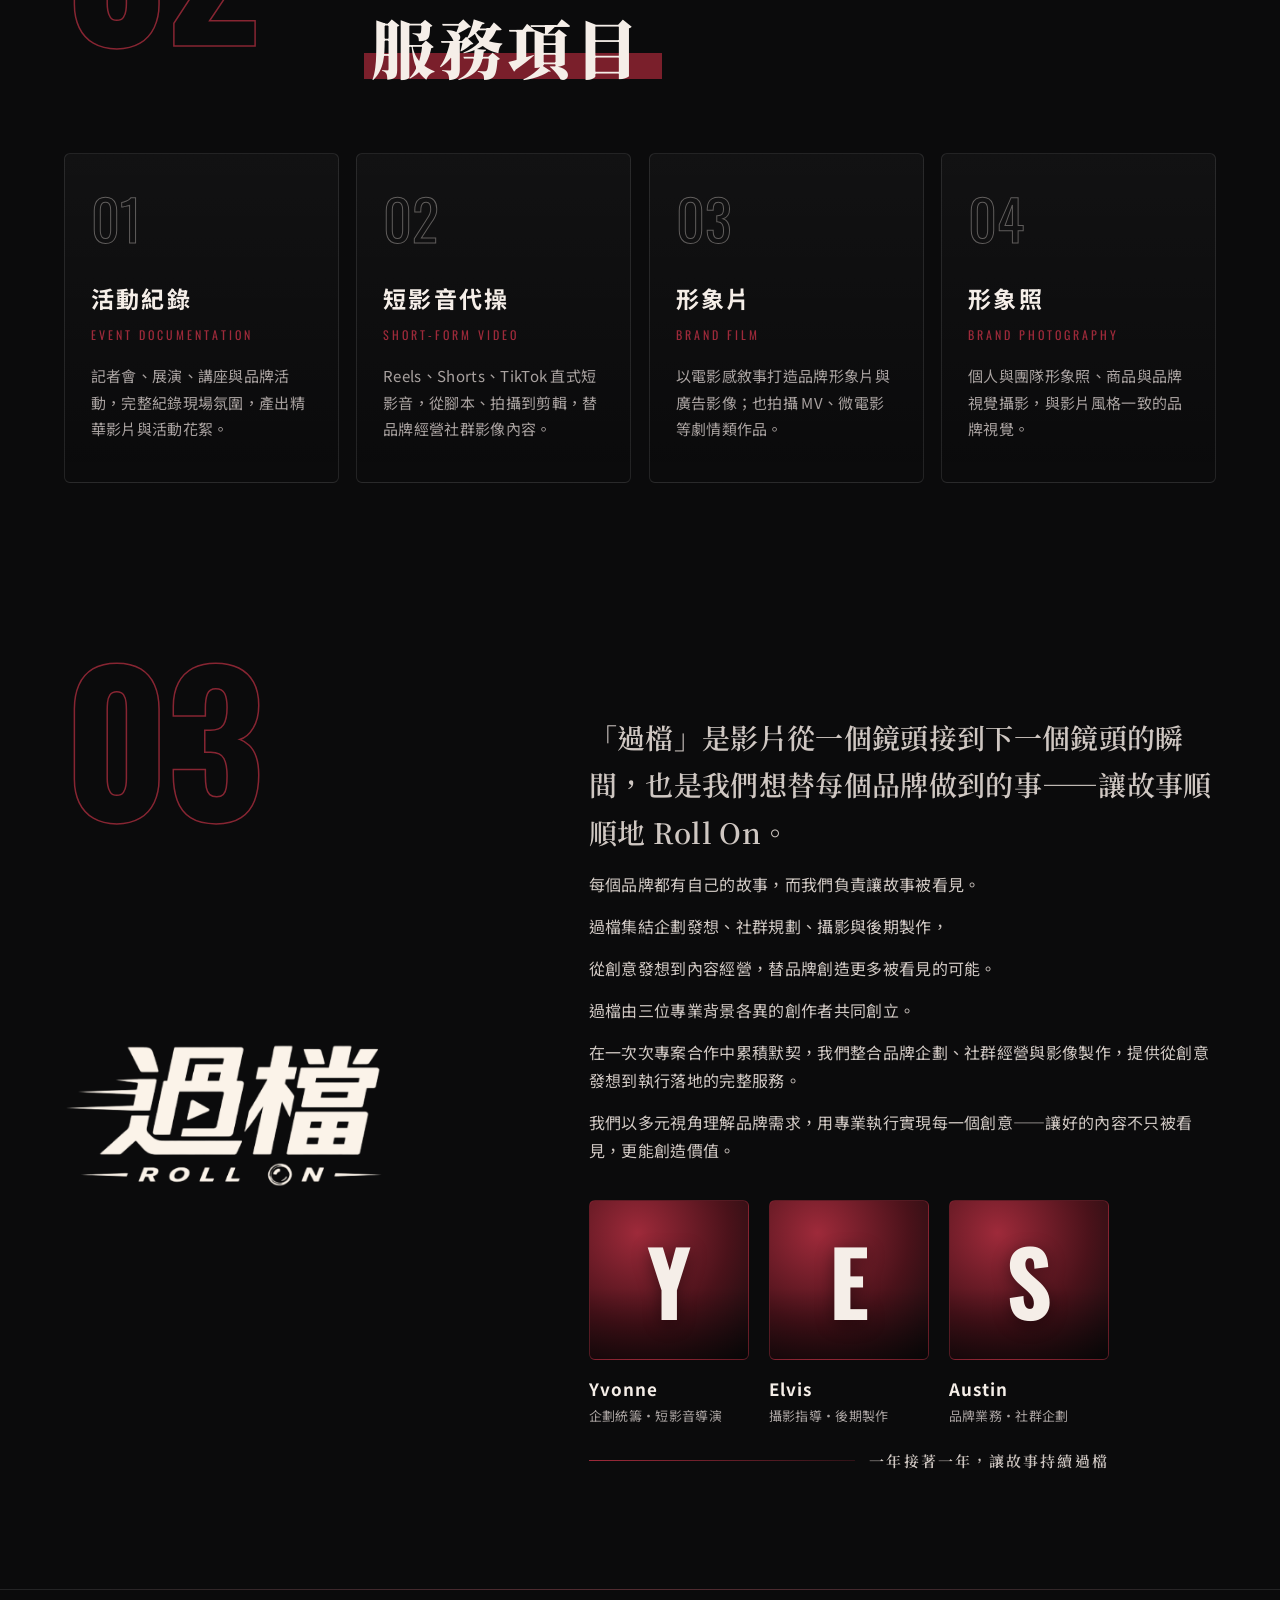
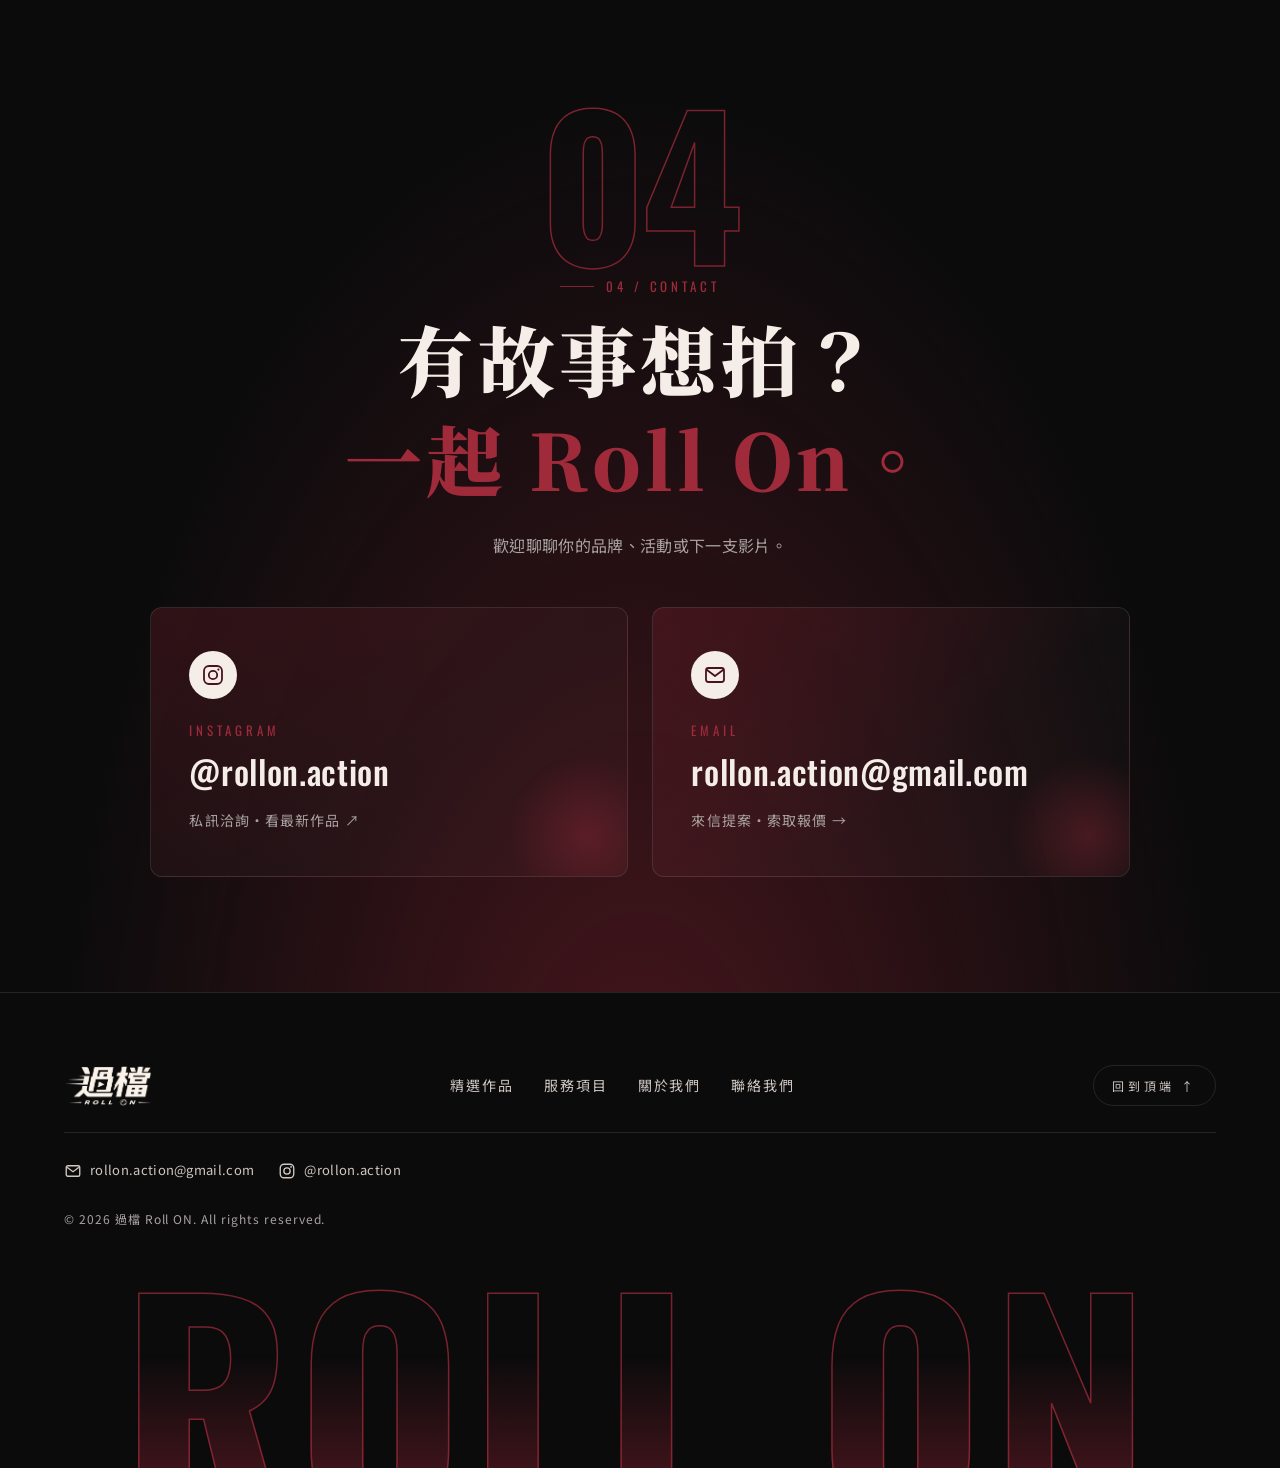
==== commit 7277f661: "關於我們：移除待補提示框" ====
--- a/index.html
+++ b/index.html
@@ -160,11 +160,9 @@
         <p>每個品牌都有自己的故事，而我們負責讓故事被看見。</p>
         <p>過檔集結企劃發想、社群規劃、攝影與後期製作，</p>
         <p>從創意發想到內容經營，替品牌創造更多被看見的可能。</p>
-        <p class="todo">【待補】團隊成員照片</p>
         <p>過檔由三位專業背景各異的創作者共同創立。</p>
         <p>在一次次專案合作中累積默契，我們整合品牌企劃、社群經營與影像製作，提供從創意發想到執行落地的完整服務。</p>
         <p>我們以多元視角理解品牌需求，用專業執行實現每一個創意——讓好的內容不只被看見，更能創造價值。</p>
-        <p class="todo">【待補】服務流程、合作過的客戶或品牌（請提供可公開的名稱）</p>
         <div class="team-yes" data-reveal>
         <ul class="about__team" aria-label="團隊成員">
           <li><div class="avatar" aria-hidden="true"><span>Y</span></div><strong>Yvonne</strong><span class="roles"><em>企劃統籌</em>・<em>短影音導演</em></span></li>
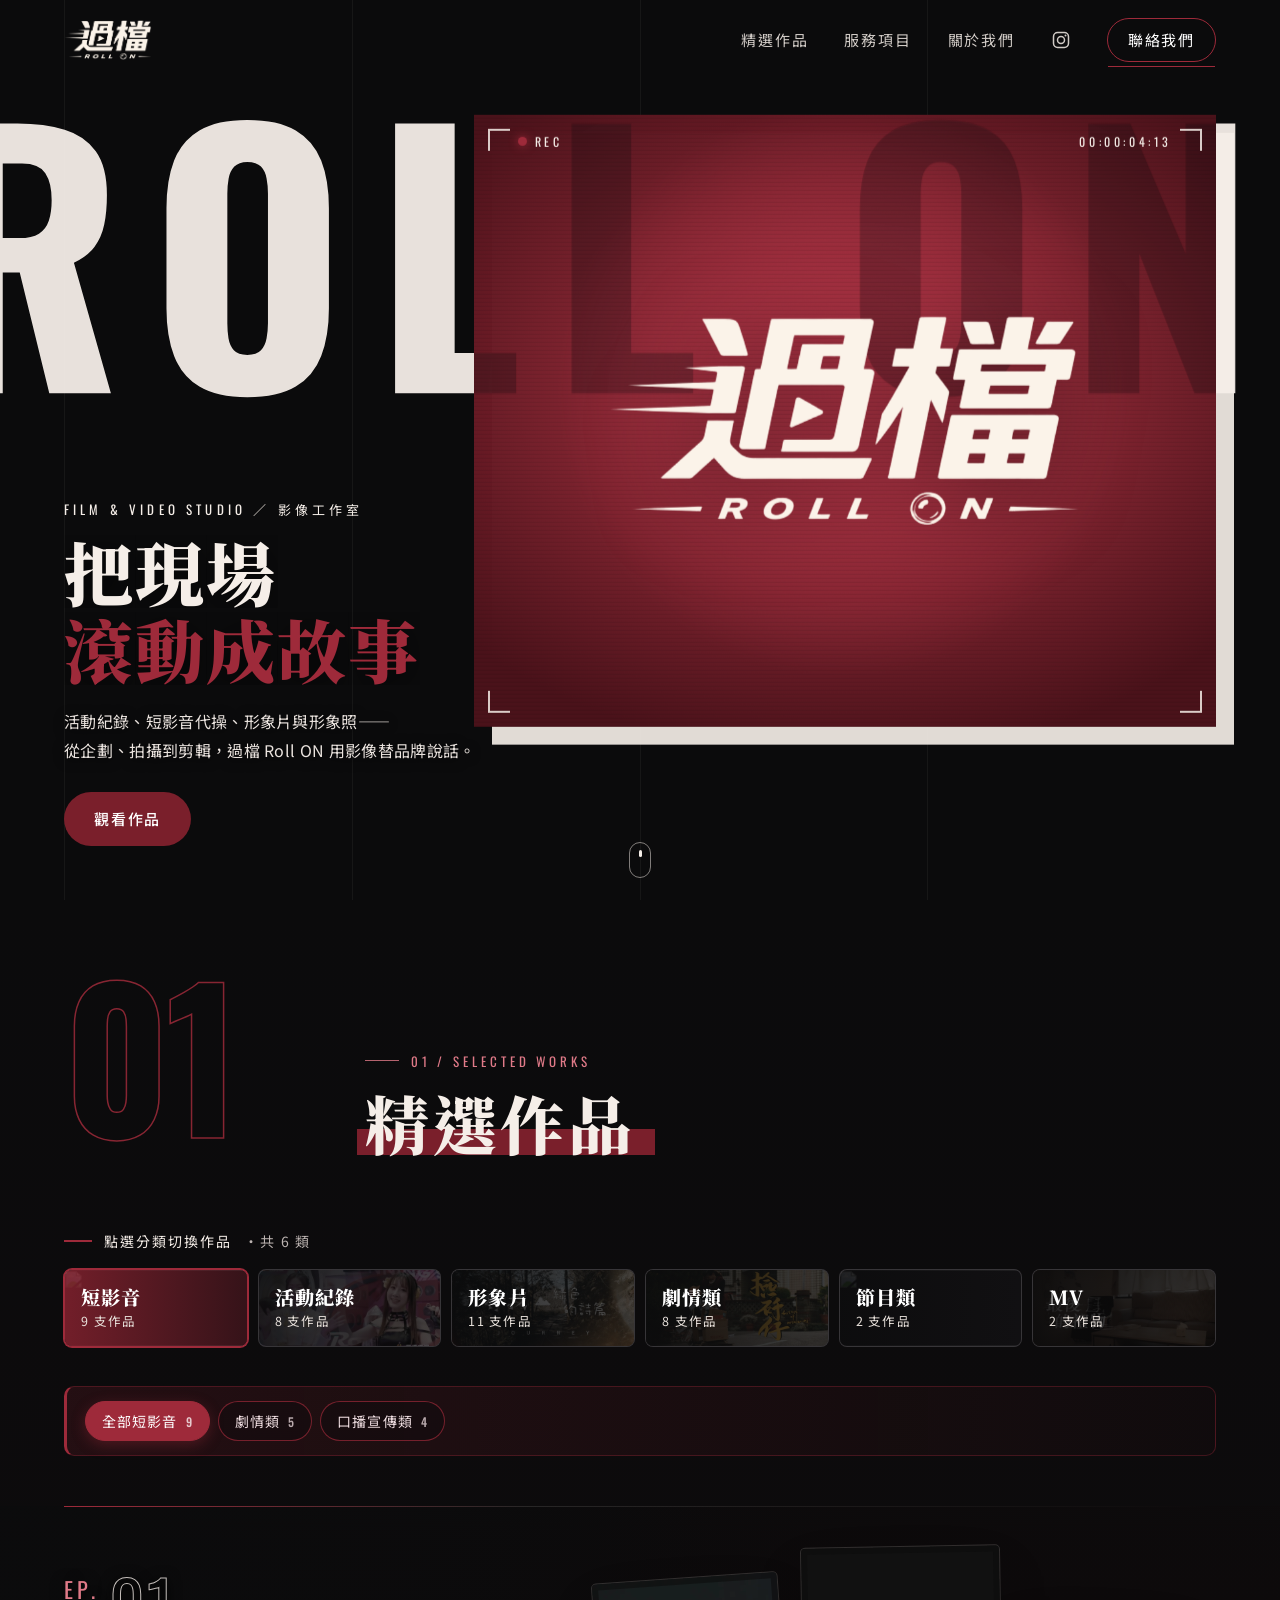
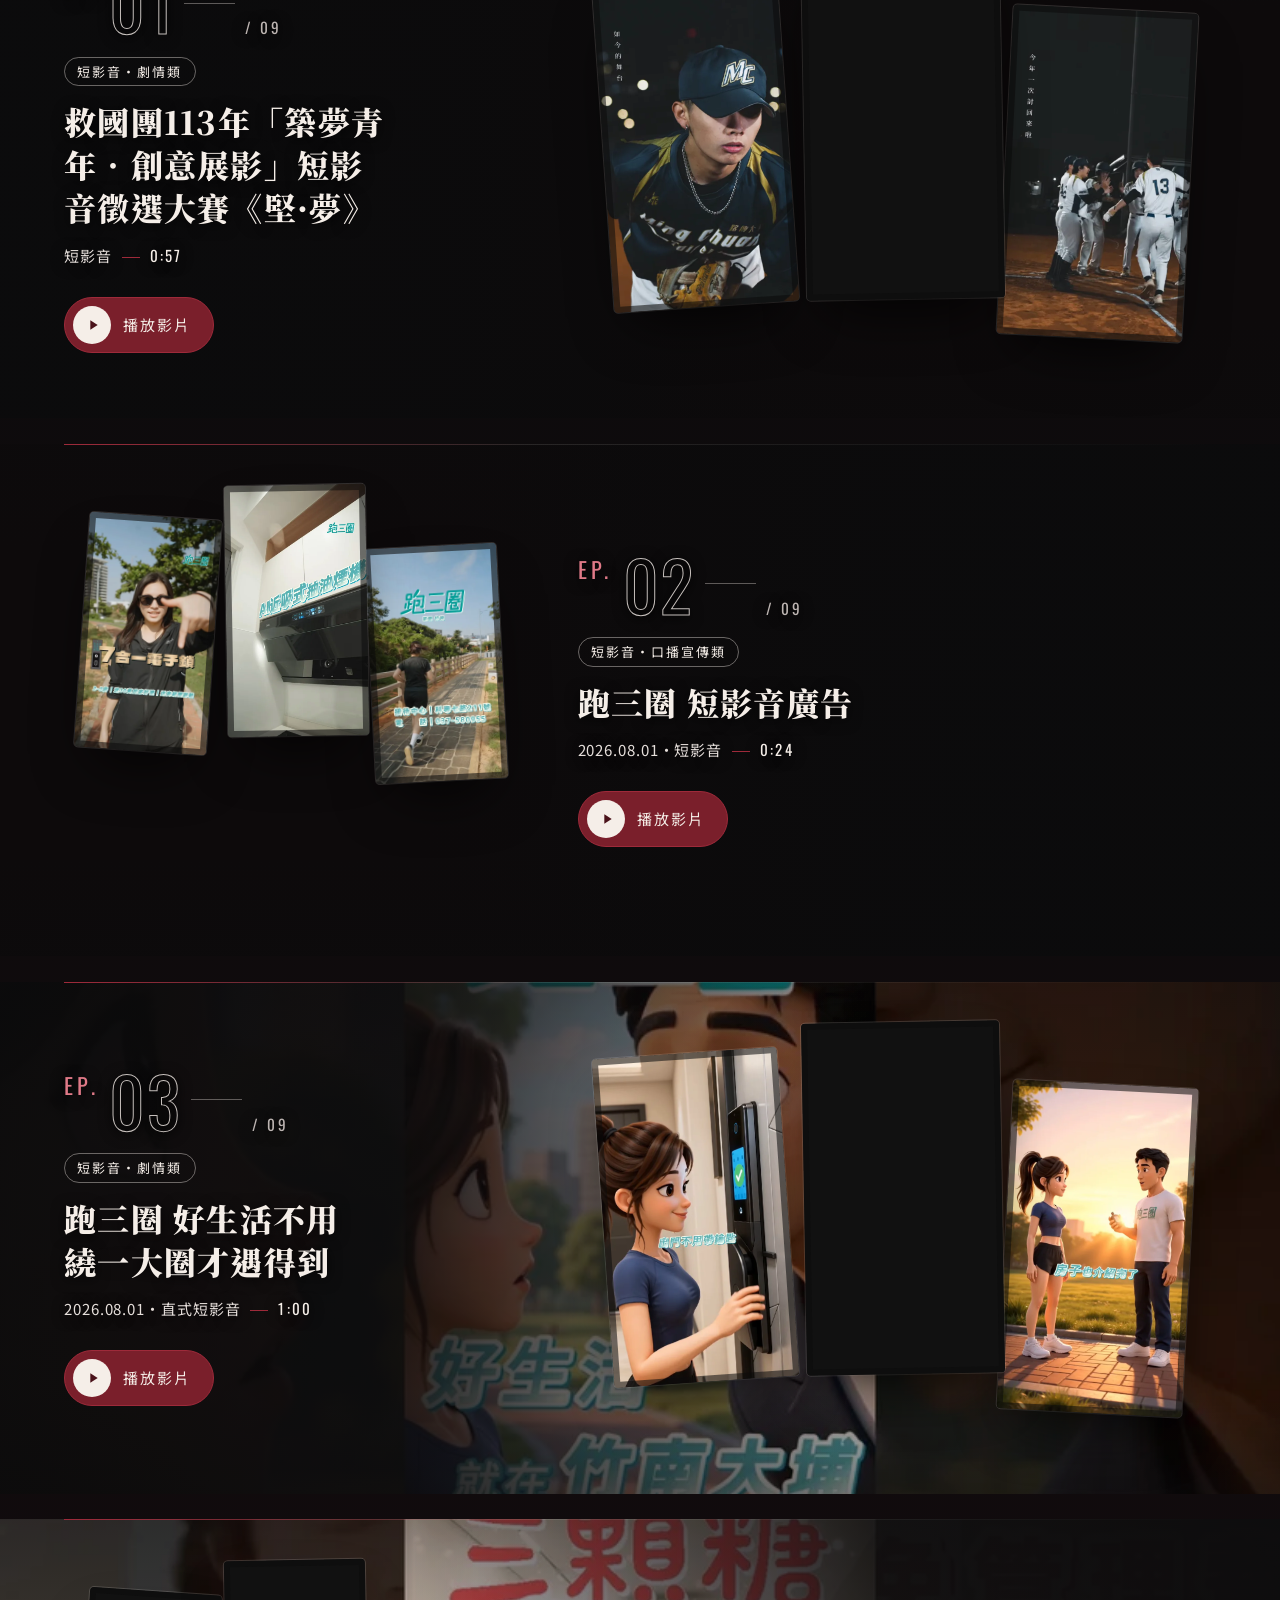
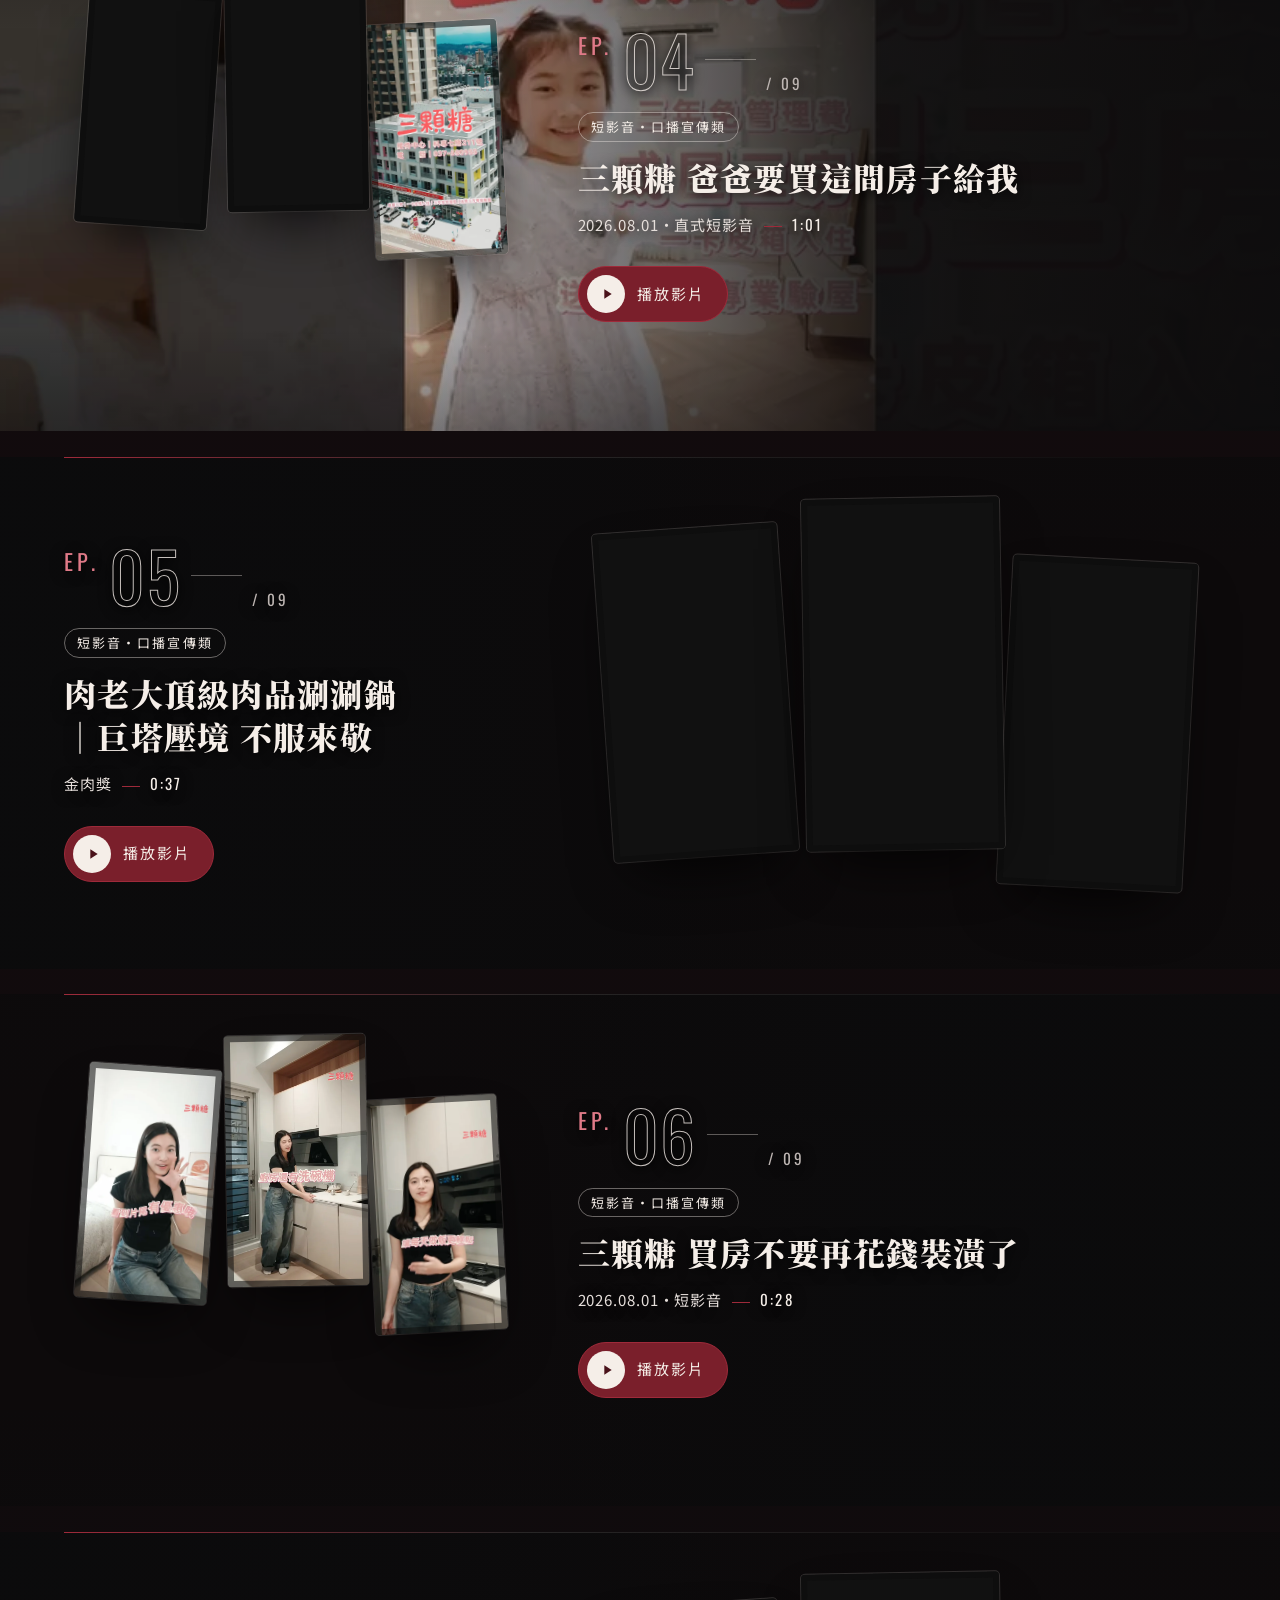
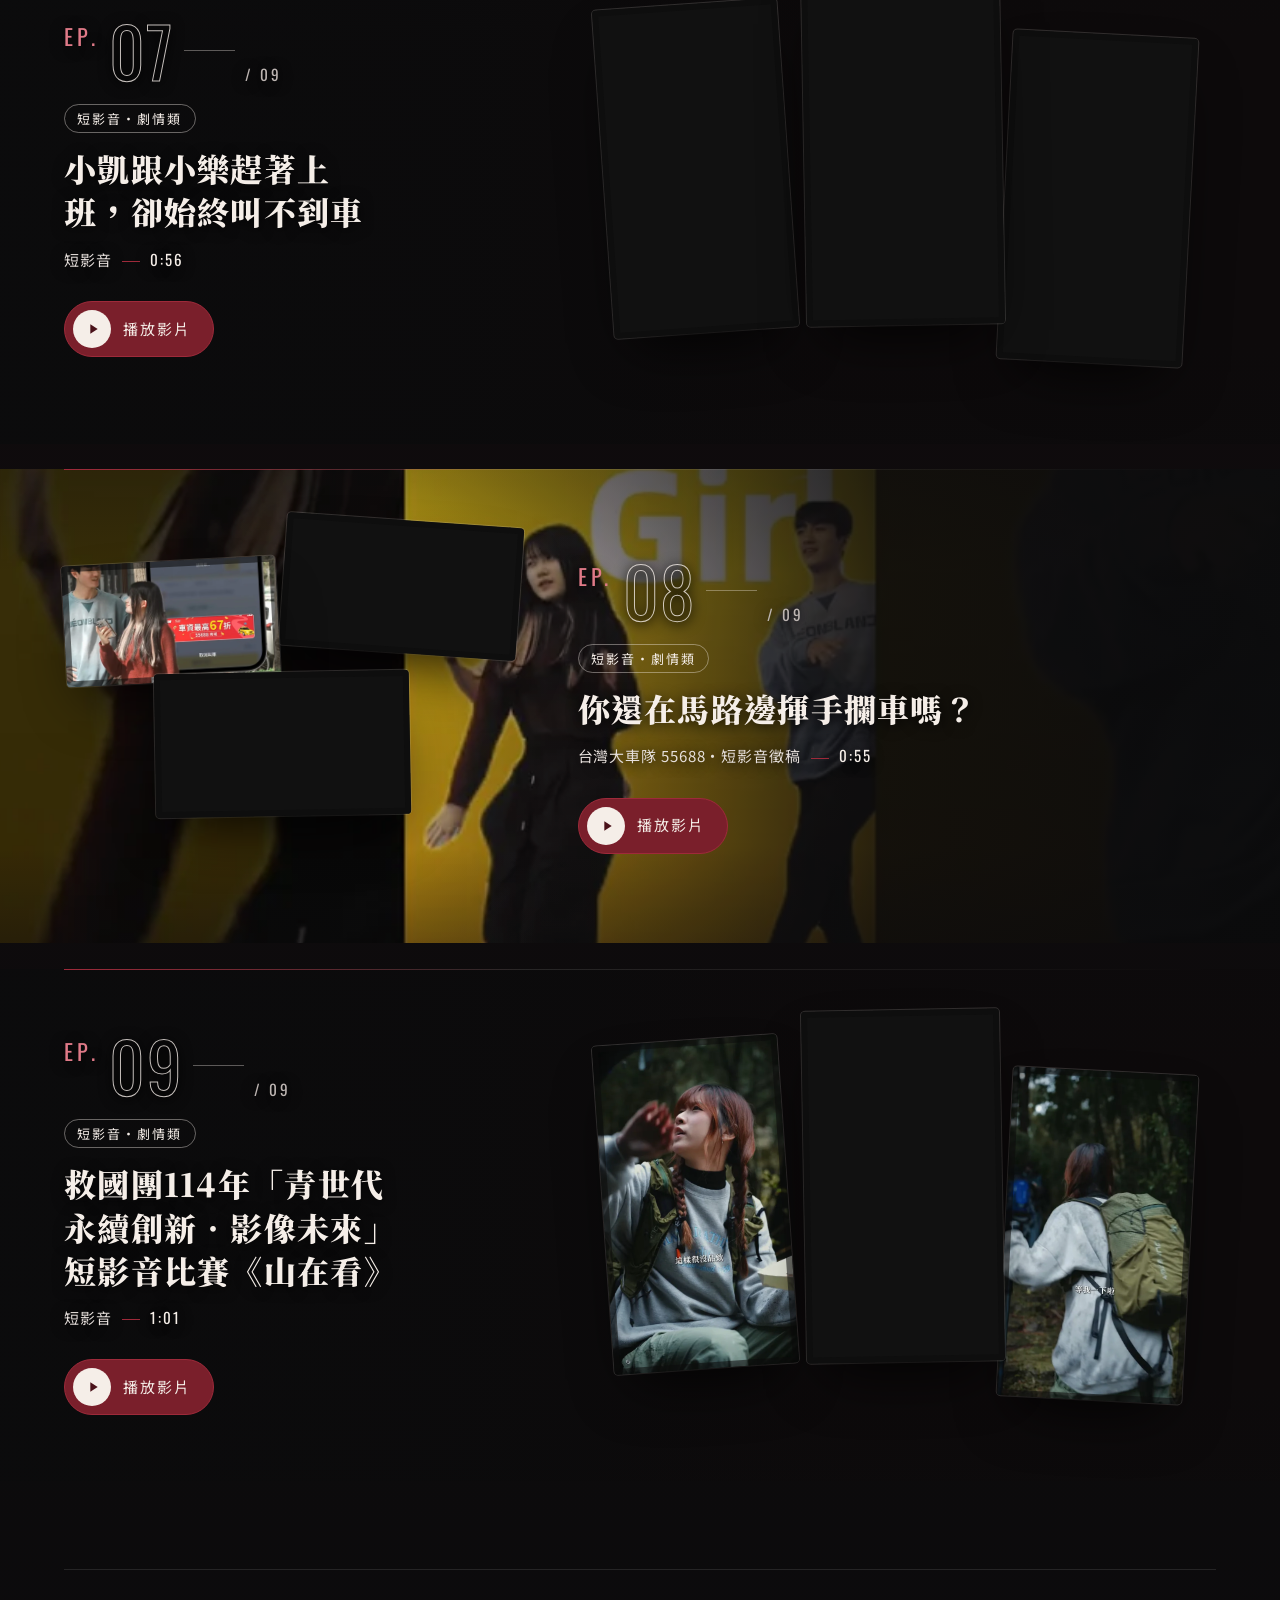
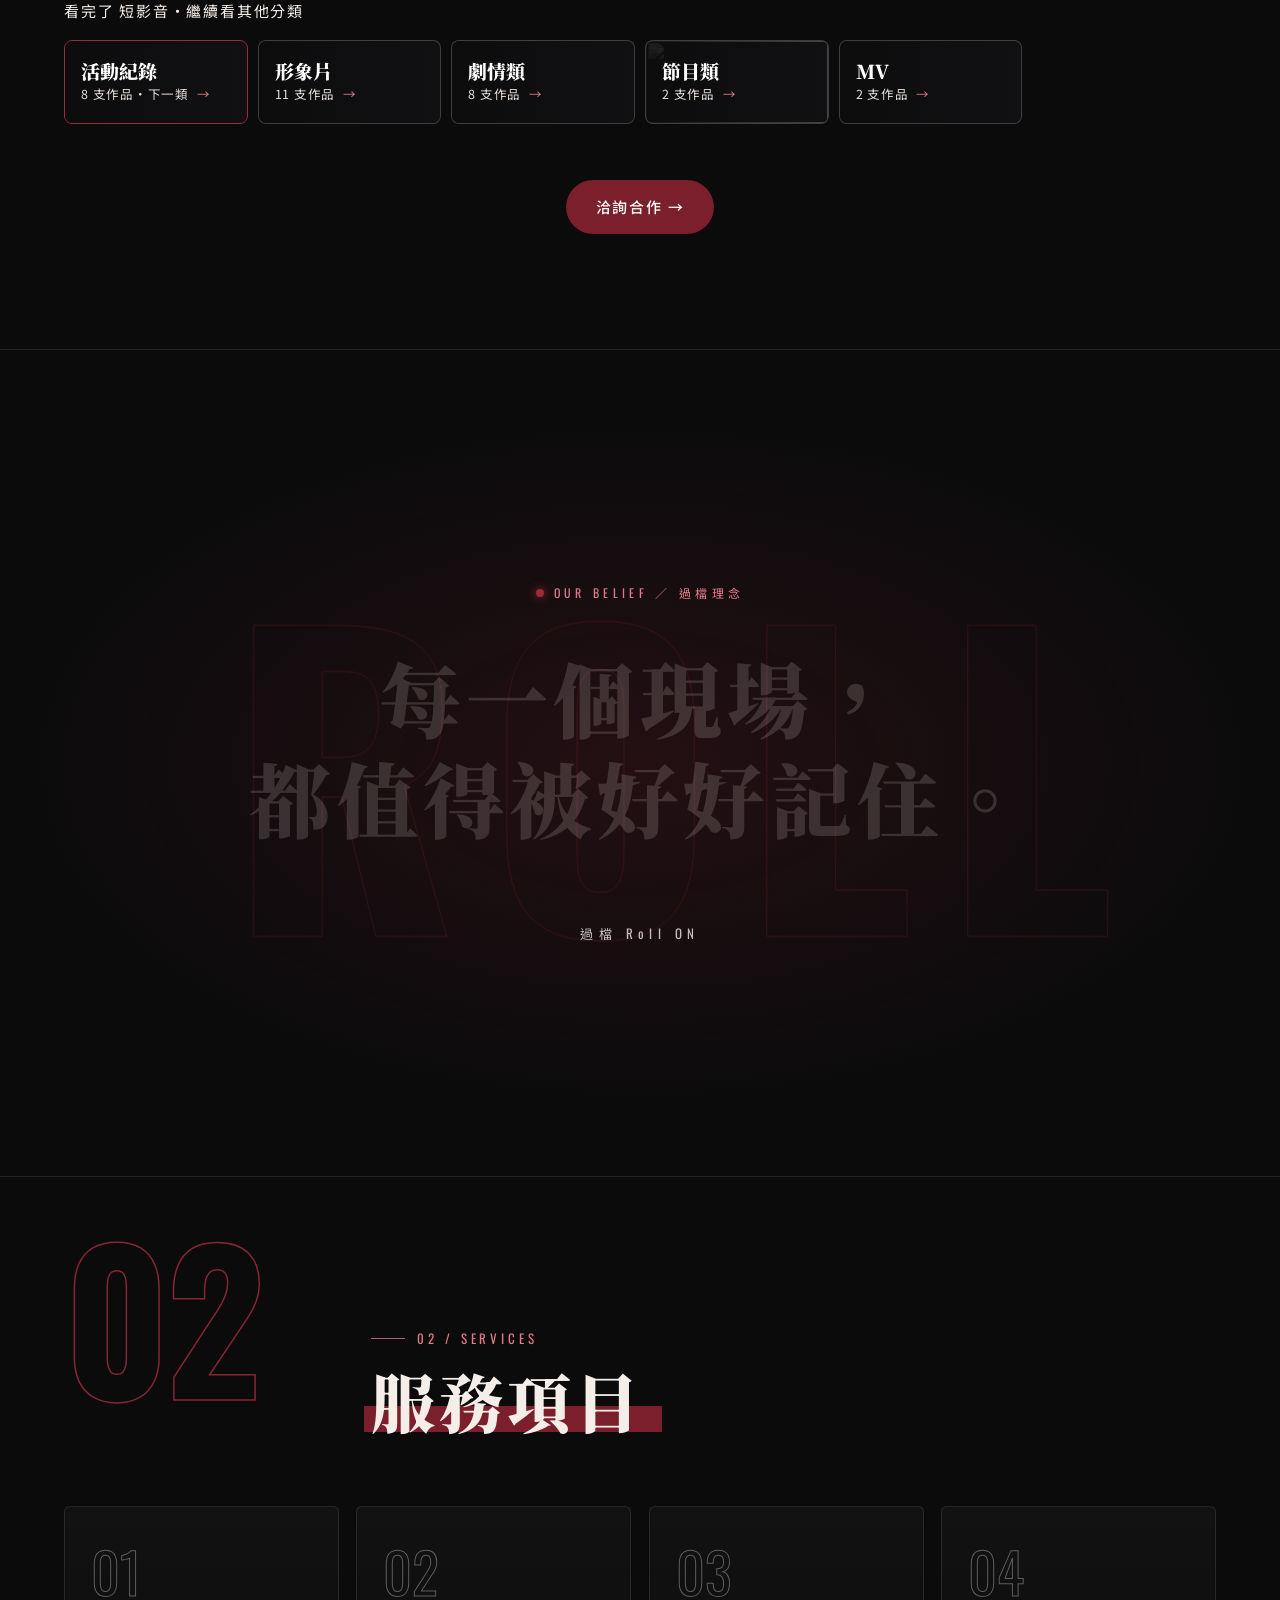
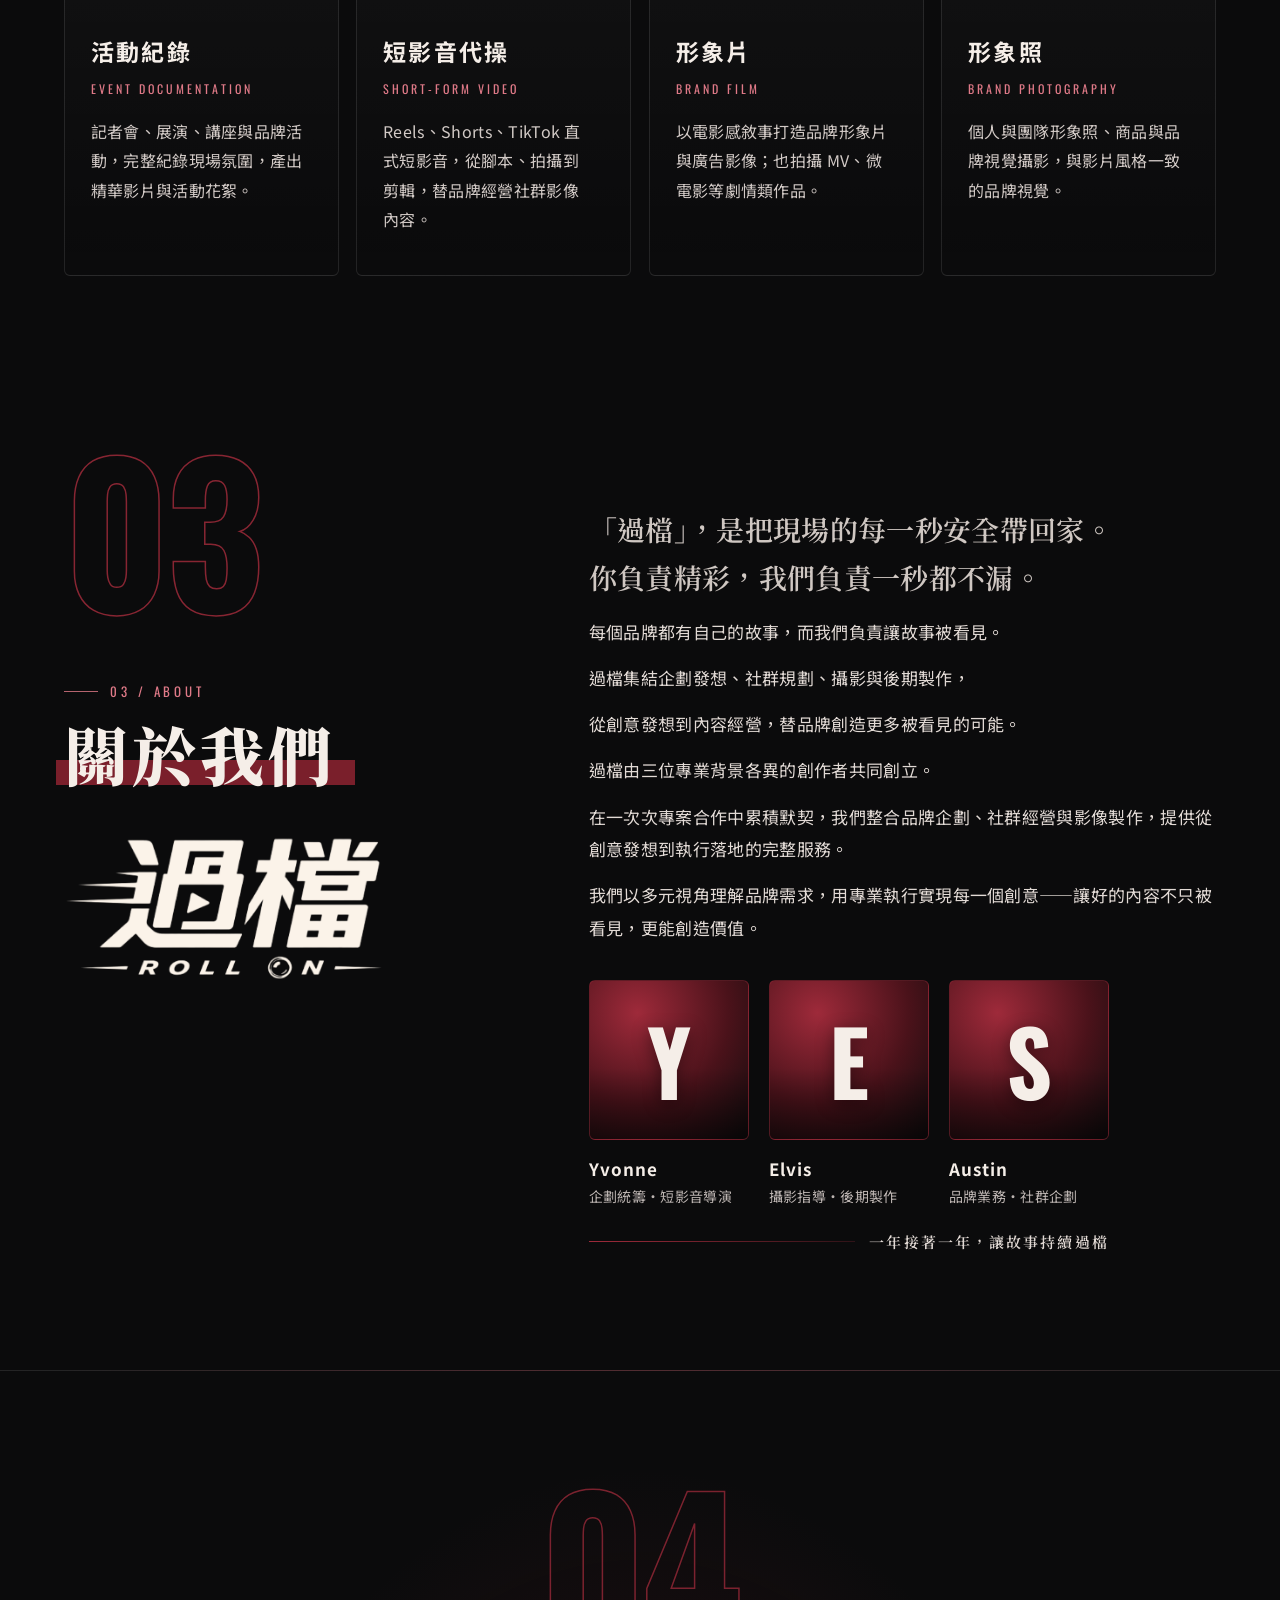
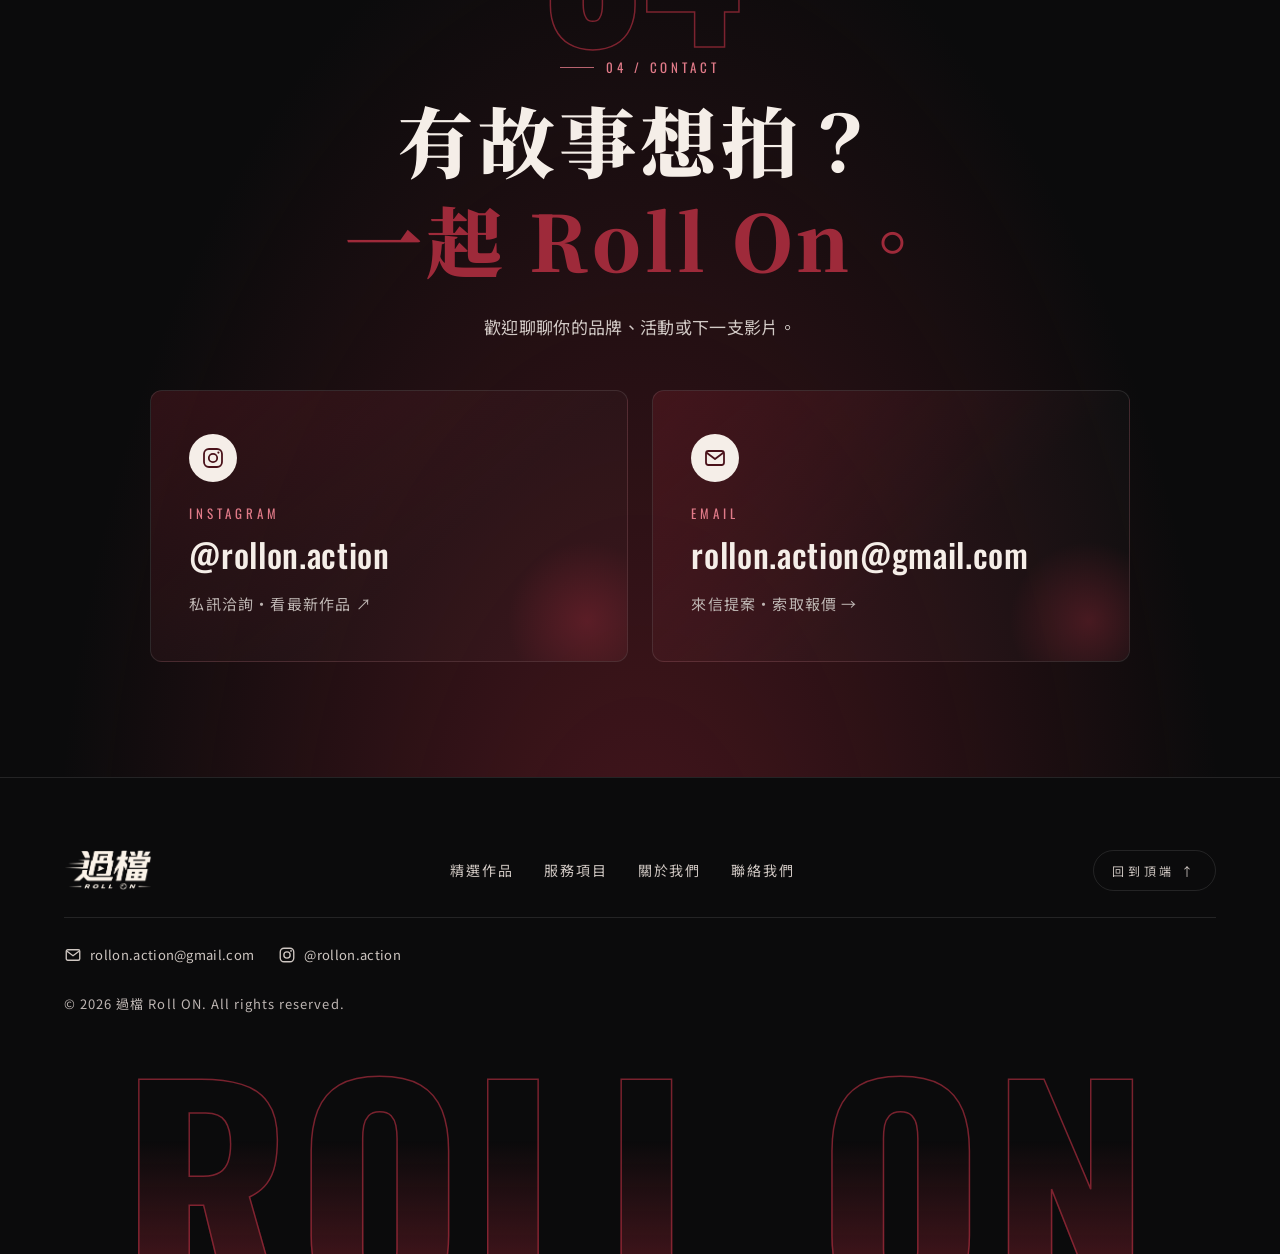
==== commit b898233a: "關於我們：新標語＋樣式版本號" ====
--- a/index.html
+++ b/index.html
@@ -8,7 +8,7 @@
 <link rel="preconnect" href="https://fonts.googleapis.com">
 <link rel="preconnect" href="https://fonts.gstatic.com" crossorigin>
 <link href="https://fonts.googleapis.com/css2?family=Noto+Sans+TC:wght@300;400;500;700;900&family=Noto+Serif+TC:wght@600;900&family=Oswald:wght@500;700&display=swap" rel="stylesheet">
-<link rel="stylesheet" href="assets/style.css">
+<link rel="stylesheet" href="assets/style.css?v=20261109">
 <script>document.documentElement.classList.replace("no-js","js")</script>
 <link rel="icon" href="assets/logo-light.png">
 <script>
@@ -156,7 +156,7 @@
         <img data-reveal class="about__logo" src="assets/logo-light.png" alt="過檔 Roll ON">
       </div>
       <div class="about__body">
-        <p class="about__lead" data-reveal>「過檔」是影片從一個鏡頭接到下一個鏡頭的瞬間，也是我們想替每個品牌做到的事——讓故事順順地 <span class="nowrap">Roll On。</span></p>
+        <p class="about__lead" data-reveal>「過檔」，是把現場的每一秒<span class="nowrap">安全帶回家。</span><br>你負責精彩，我們負責<span class="nowrap">一秒都不漏。</span></p>
         <p>每個品牌都有自己的故事，而我們負責讓故事被看見。</p>
         <p>過檔集結企劃發想、社群規劃、攝影與後期製作，</p>
         <p>從創意發想到內容經營，替品牌創造更多被看見的可能。</p>
@@ -217,6 +217,6 @@
   </div>
 </div>
 
-<script src="assets/works-loader.js" data-then="assets/main.js assets/fx.js"></script>
+<script src="assets/works-loader.js" data-then="assets/main.js?v=20261109 assets/fx.js"></script>
 </body>
 </html>
--- a/assets/style.css
+++ b/assets/style.css
@@ -795,3 +795,77 @@
   .wcats[data-n="3"] .wcat:last-child,.wcats[data-n="5"] .wcat:last-child{grid-column:1/-1;min-height:150px}
 }
 .wcats[data-n="5"] .wcat__long,.wcats[data-n="6"] .wcat__long{display:none}
+
+/* ===== 易讀性調整（2026-11）：字級、字色、對比；不改版型與配色方向 ===== */
+:root{--muted:#bdb5b2;--wine-text:#e07a88}
+/* 深紅小標：黑底上改用較亮的酒紅，維持品牌色但看得清楚 */
+.section__num,.svc__en,.ccard span,.ccard--big .ccard__label,.manifesto__eyebrow,.eyebrow b,.ep__no span{color:var(--wine-text)}
+.eyebrow{opacity:1;font-size:13px}
+.manifesto__sign{color:rgba(245,238,232,.78)}
+/* 首頁開場說明 */
+.hero__sub{font-size:clamp(15px,1.25vw,17px);font-weight:400;color:#ebe4df;line-height:1.85}
+/* 作品：標題區背後加深，避免字壓在畫面上看不清 */
+.ep__shade{background:linear-gradient(90deg,rgba(11,11,12,.92) 0%,rgba(11,11,12,.8) 32%,rgba(11,11,12,.4) 50%,transparent 68%),linear-gradient(180deg,rgba(11,11,12,.25),transparent 22%,transparent 80%,rgba(11,11,12,.35))}
+.ep--r .ep__shade{background:linear-gradient(270deg,rgba(11,11,12,.92) 0%,rgba(11,11,12,.8) 32%,rgba(11,11,12,.4) 50%,transparent 68%),linear-gradient(180deg,rgba(11,11,12,.25),transparent 22%,transparent 80%,rgba(11,11,12,.35))}
+.ep__title,.ep__meta,.ep__no{text-shadow:0 2px 14px rgba(0,0,0,.85)}
+.ep__meta{font-size:15px;color:#e6dfdb}
+.ep__cat,.ep__biz{font-size:13px}
+/* 服務項目內文 */
+.svc p:last-child{font-size:16px;color:#d2cac6;line-height:1.85}
+/* 關於我們內文 */
+.about__body>p:not(.about__lead){font-size:17px;color:#e2dad5;line-height:1.9}
+.about__team .roles{font-size:14px}
+.yes-line{font-size:15px;color:#e2dad5}
+/* 聯絡我們 */
+.contact__sub{font-size:17px;color:#d2cac6}
+.ccard--big em{font-size:15px}
+.footer__copy{font-size:13px}
+@media (max-width:760px){
+  .hero__sub{font-size:15.5px}
+  .ep__shade,.ep--r .ep__shade{background:linear-gradient(180deg,rgba(11,11,12,.9) 0%,rgba(11,11,12,.78) 42%,rgba(11,11,12,.45) 70%,rgba(11,11,12,.6) 100%)}
+  .ep__title{font-size:23px}
+  .wcat__en{font-size:11px}
+  .wsub{font-size:14px}
+  .svc p:last-child{font-size:15.5px}
+  .about__body>p:not(.about__lead){font-size:16px;line-height:1.85}
+  .about__team .roles{font-size:13.5px}
+  .manifesto__eyebrow{font-size:12px}
+  .ccard strong{font-size:15px}
+}
+
+/* ===== 精選作品排版調整（2026-11）：分類選單改為精簡長方形；列表結尾加「其他分類」選單 ===== */
+.wcats-wrap{margin-bottom:clamp(24px,3vw,40px)}
+.wcats-wrap .wcats,.wcats-wrap .wcats[data-n]{grid-template-columns:repeat(var(--n,6),minmax(0,1fr));gap:10px}
+.wcats-wrap .wcats .wcat,.wcats-wrap .wcats[data-n] .wcat{min-height:0;height:78px;border-radius:8px;border-width:1px;grid-column:auto}
+.wcats-wrap .wcat__no,.wcats-wrap .wcat__state,.wcats-wrap .wcat__en{display:none}
+.wcats-wrap .wcat__txt{top:50%;bottom:auto;left:16px;right:12px;transform:translateY(-50%);gap:0}
+.wcats-wrap .wcats .wcat__name,.wcats-wrap .wcats[data-n] .wcat__name{font-size:clamp(17px,1.5vw,21px);line-height:1.3}
+.wcats-wrap .wcat__count{font-size:12.5px}
+.wcats-wrap .wcat.is-active .wcat__txt::after{display:none}
+.wcats-wrap .wcat::after{background:linear-gradient(90deg,rgba(11,11,12,.85) 0%,rgba(11,11,12,.45) 100%)}
+.wcats-wrap .wcat.is-active::after{background:linear-gradient(90deg,rgba(122,31,43,.92) 0%,rgba(74,18,26,.6) 100%)}
+.wcats-wrap .wcat:hover,.wcats-wrap .wcat.is-active{transform:none}
+.wcats-wrap .wcat.is-active{box-shadow:0 0 0 1px var(--wine-2)}
+.wother{margin-top:clamp(40px,5vw,72px);padding-top:28px;border-top:1px solid var(--line)}
+.wother__kicker{font-size:15px;letter-spacing:.12em;color:var(--cream);margin-bottom:16px}
+.wother__grid{display:grid;grid-template-columns:repeat(auto-fill,minmax(180px,1fr));gap:10px}
+.wother__item{position:relative;display:flex;flex-direction:column;justify-content:center;height:84px;padding:0 16px;text-align:left;border:1px solid rgba(255,255,255,.18);border-radius:8px;overflow:hidden;isolation:isolate;background:#161417;transition:border-color .2s,box-shadow .2s}
+.wother__media{position:absolute;inset:0;z-index:-2}
+.wother__media img{width:100%;height:100%;object-fit:cover;filter:saturate(.75) brightness(.6)}
+.wother__item::after{content:"";position:absolute;inset:0;z-index:-1;background:linear-gradient(90deg,rgba(11,11,12,.88),rgba(11,11,12,.45))}
+.wother__name{font-family:var(--serif);font-weight:900;font-size:19px;color:#fff;line-height:1.3}
+.wother__count{font-size:12.5px;color:#e6dfdb;letter-spacing:.06em}
+.wother__count i{font-style:normal;color:var(--wine-text);margin-left:4px}
+.wother__item.is-next{border-color:var(--wine-2)}
+.wother__item:hover{border-color:#fff;box-shadow:0 10px 28px rgba(0,0,0,.4)}
+@media (max-width:760px){
+  .wcats-wrap .wcats,.wcats-wrap .wcats[data-n]{grid-template-columns:repeat(3,minmax(0,1fr));gap:8px}
+  .wcats-wrap .wcats .wcat,.wcats-wrap .wcats[data-n] .wcat{height:60px}
+  .wcats-wrap .wcat__txt{left:10px;right:6px}
+  .wcats-wrap .wcats .wcat__name,.wcats-wrap .wcats[data-n] .wcat__name{font-size:16px}
+  .wcats-wrap .wcat__count{font-size:11px}
+  .wother__grid{grid-template-columns:repeat(2,minmax(0,1fr));gap:8px}
+  .wother__item{height:70px;padding:0 12px}
+  .wother__name{font-size:17px}
+  .wother__count{font-size:11.5px}
+}
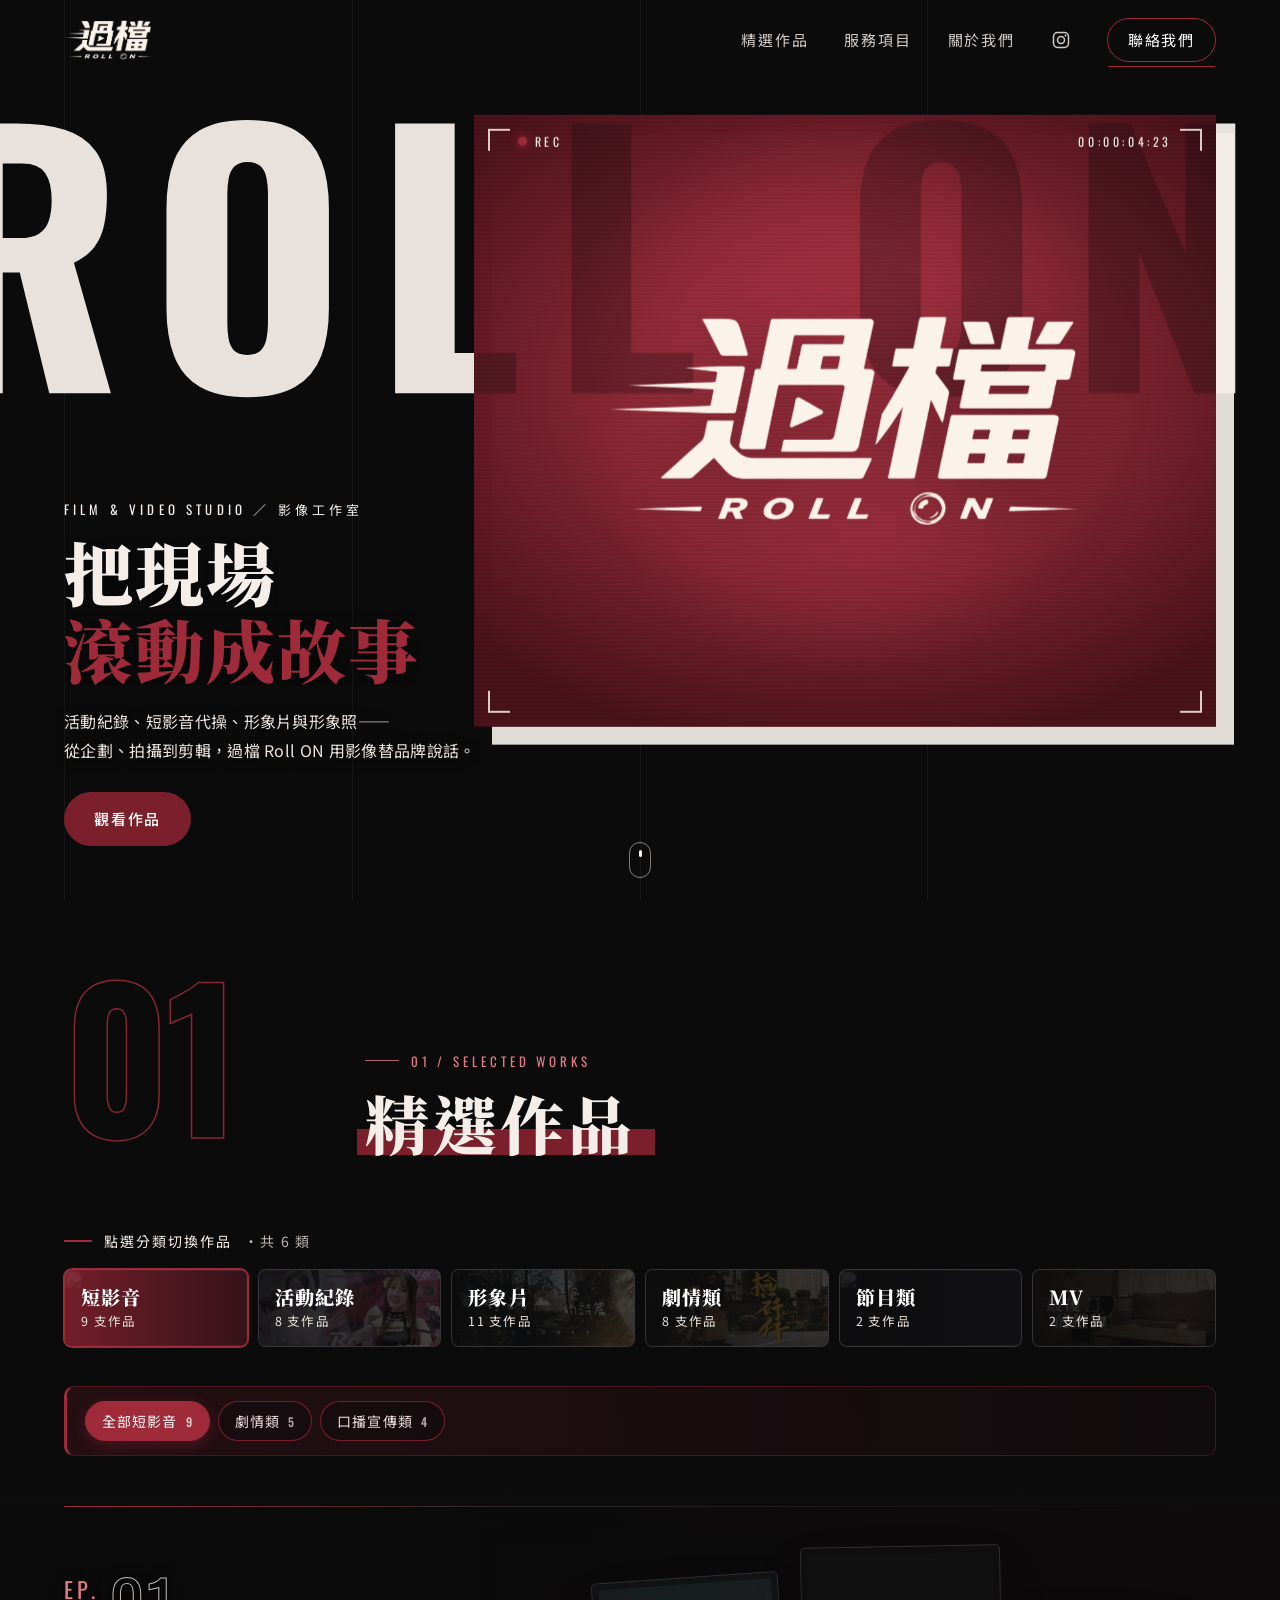
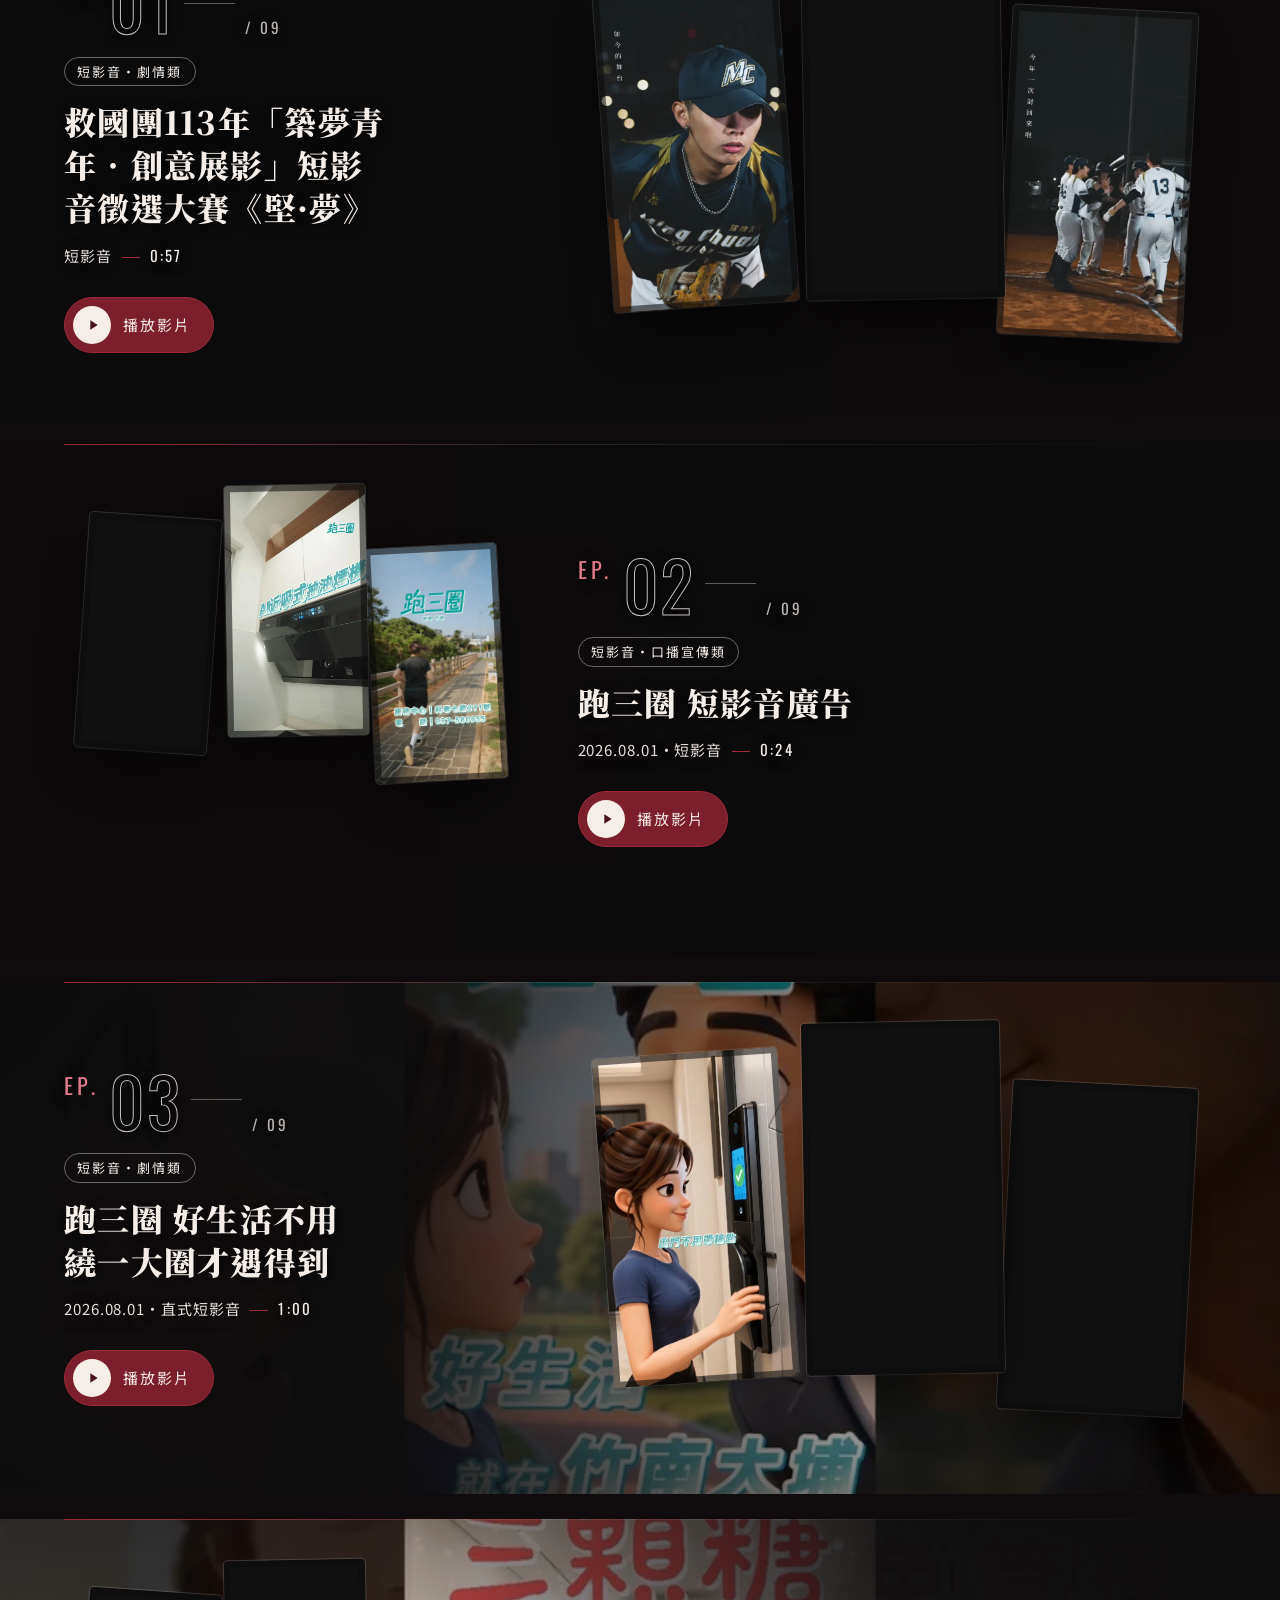
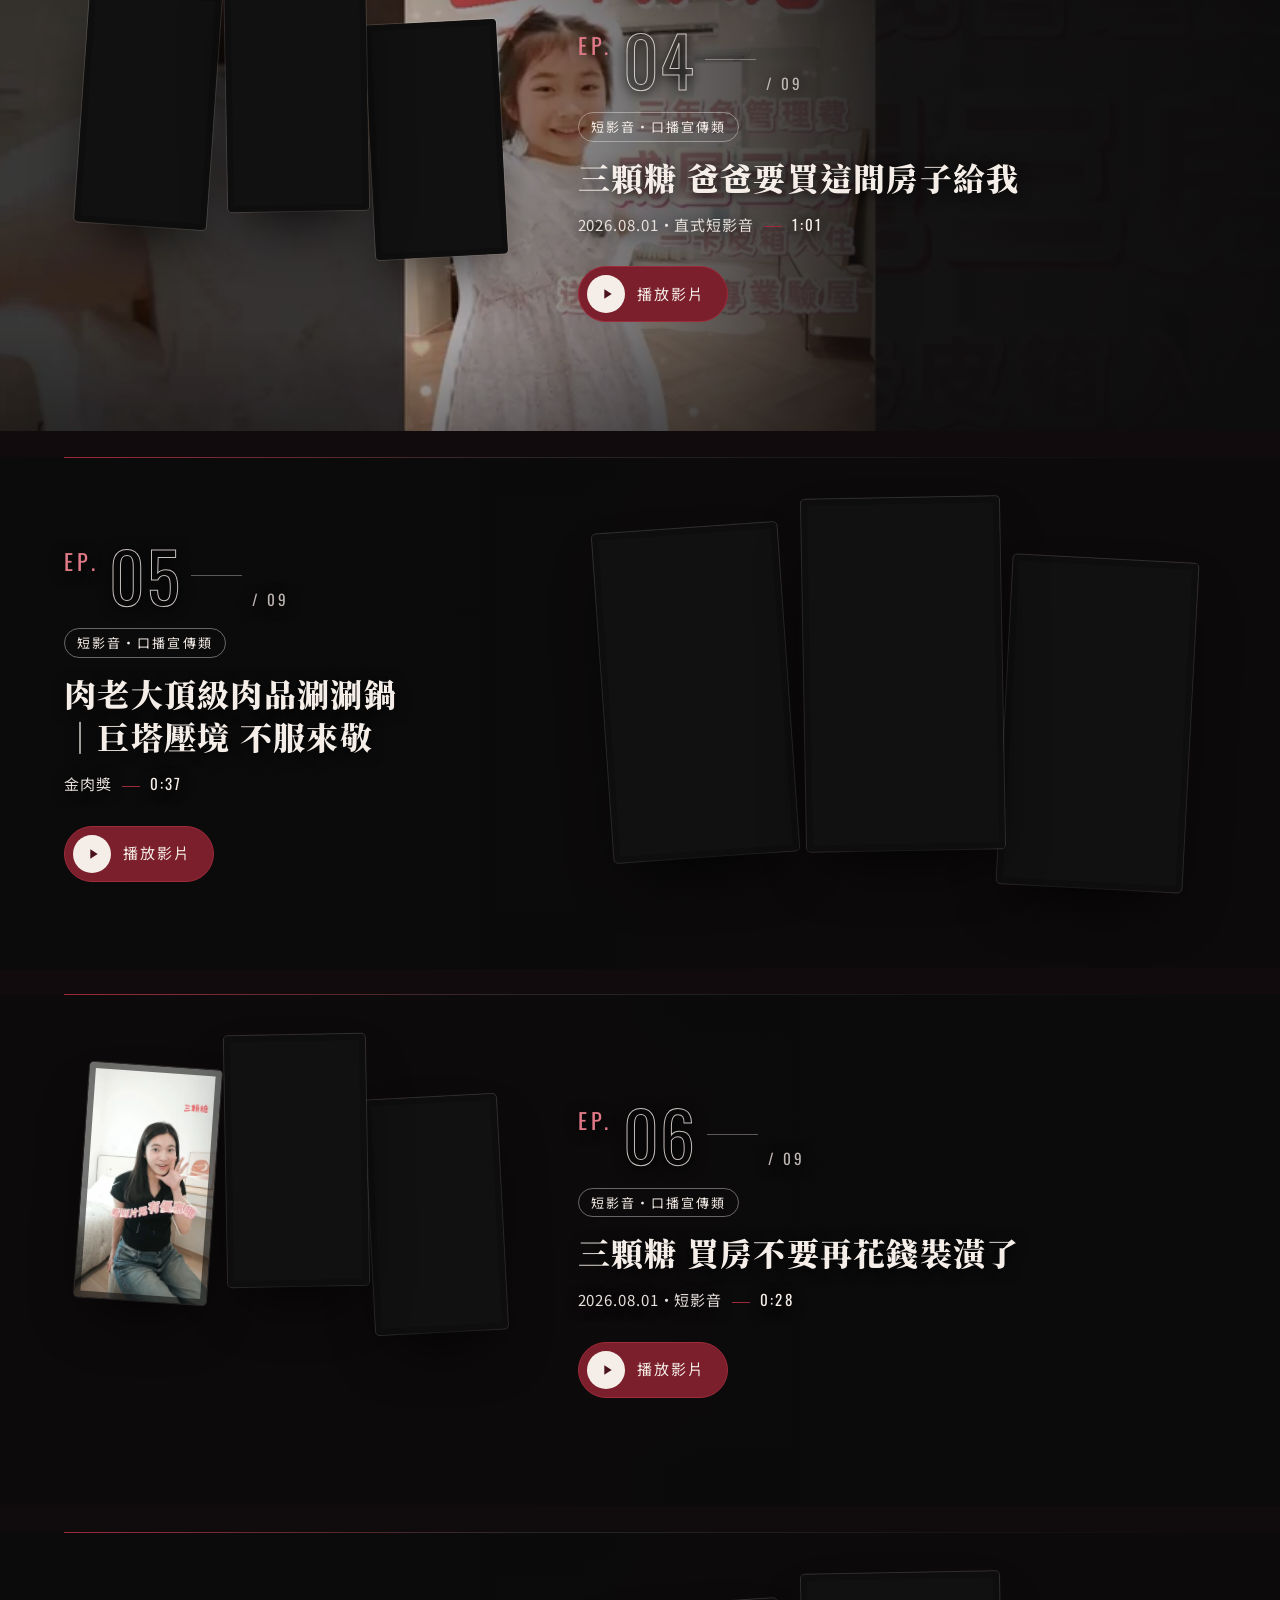
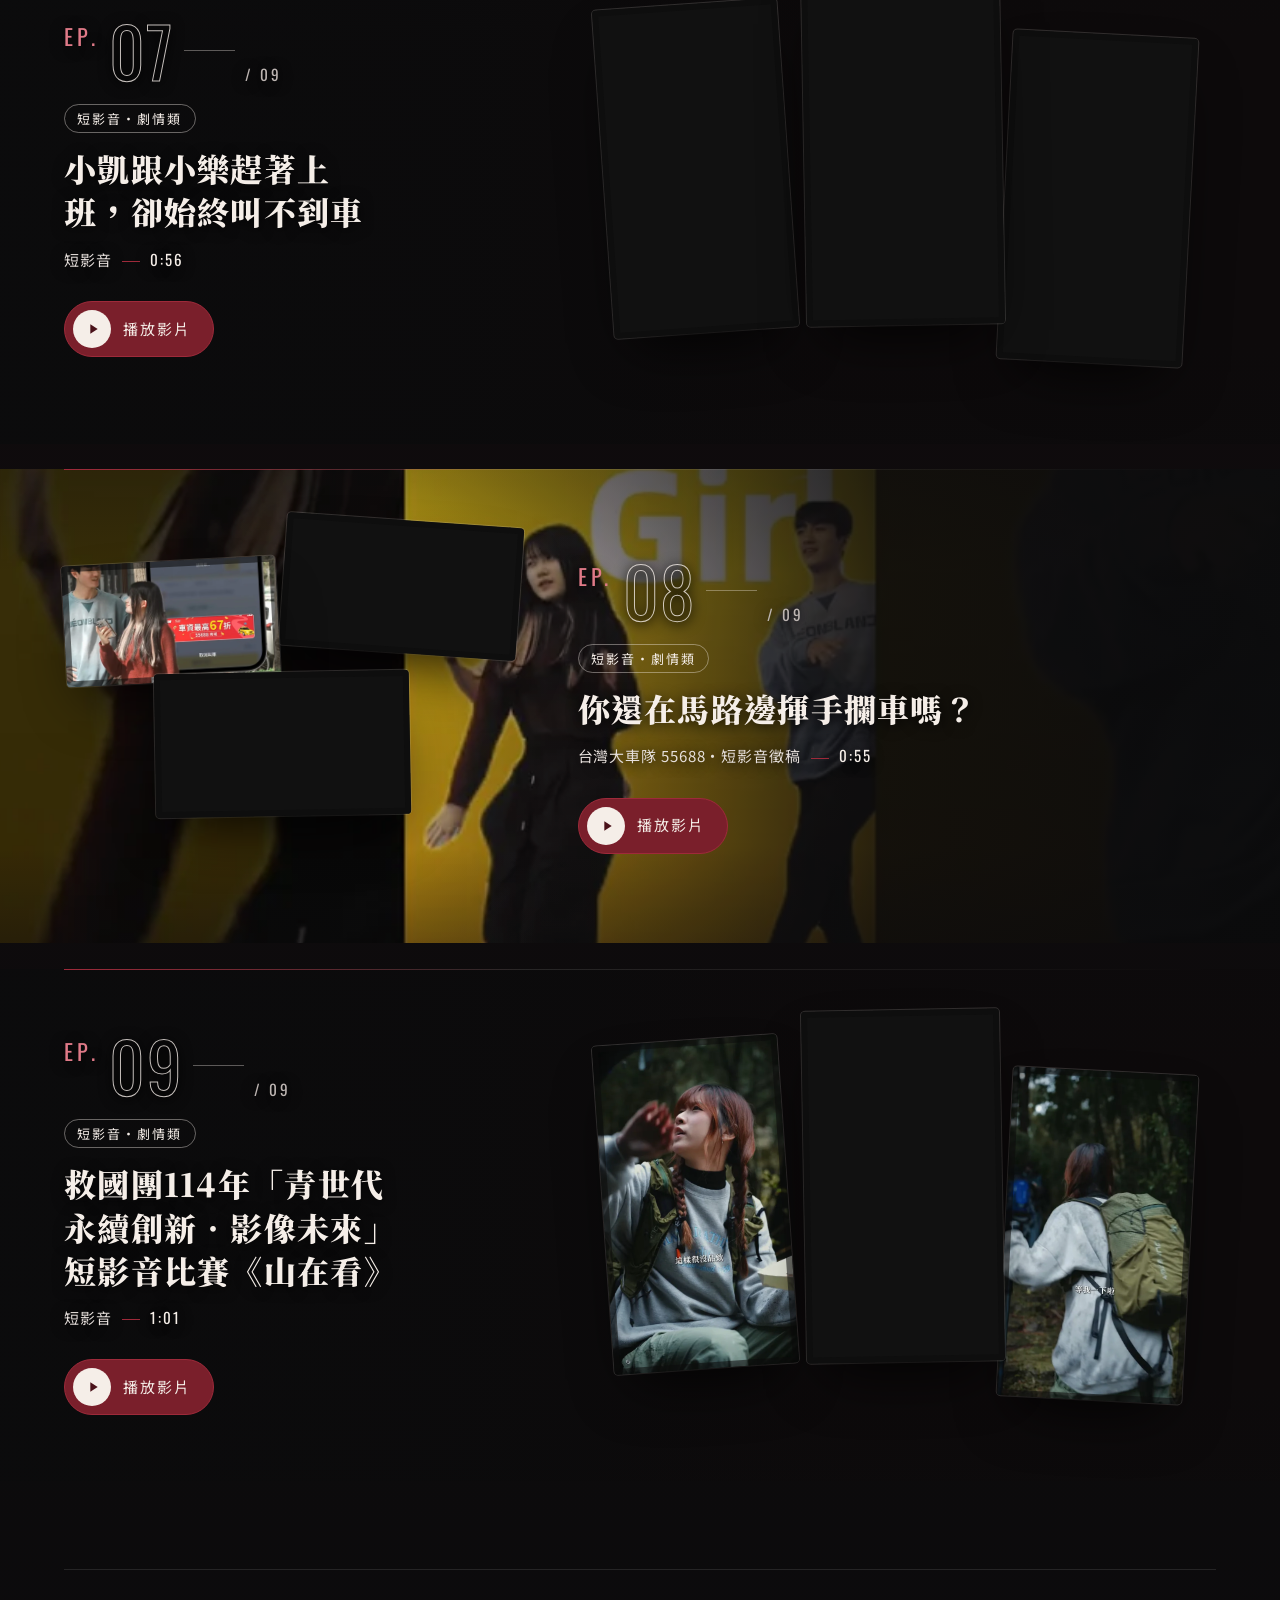
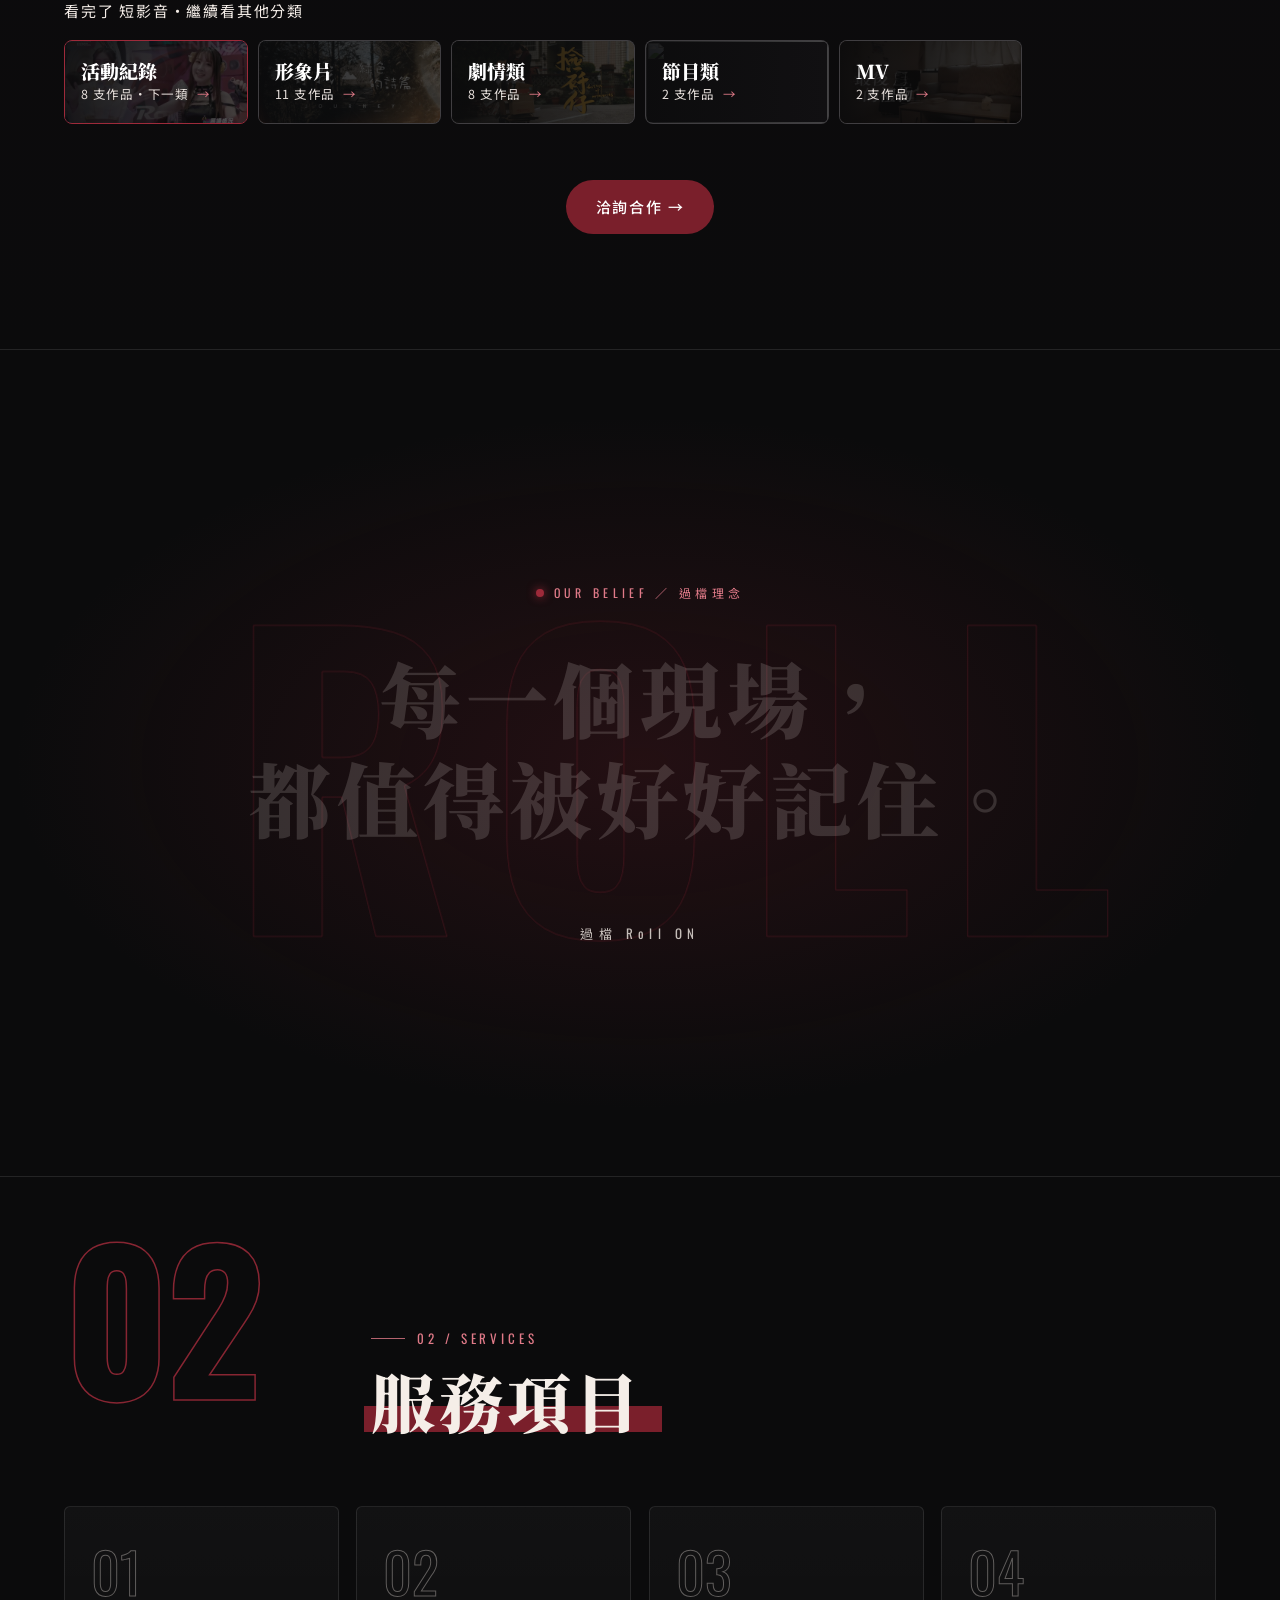
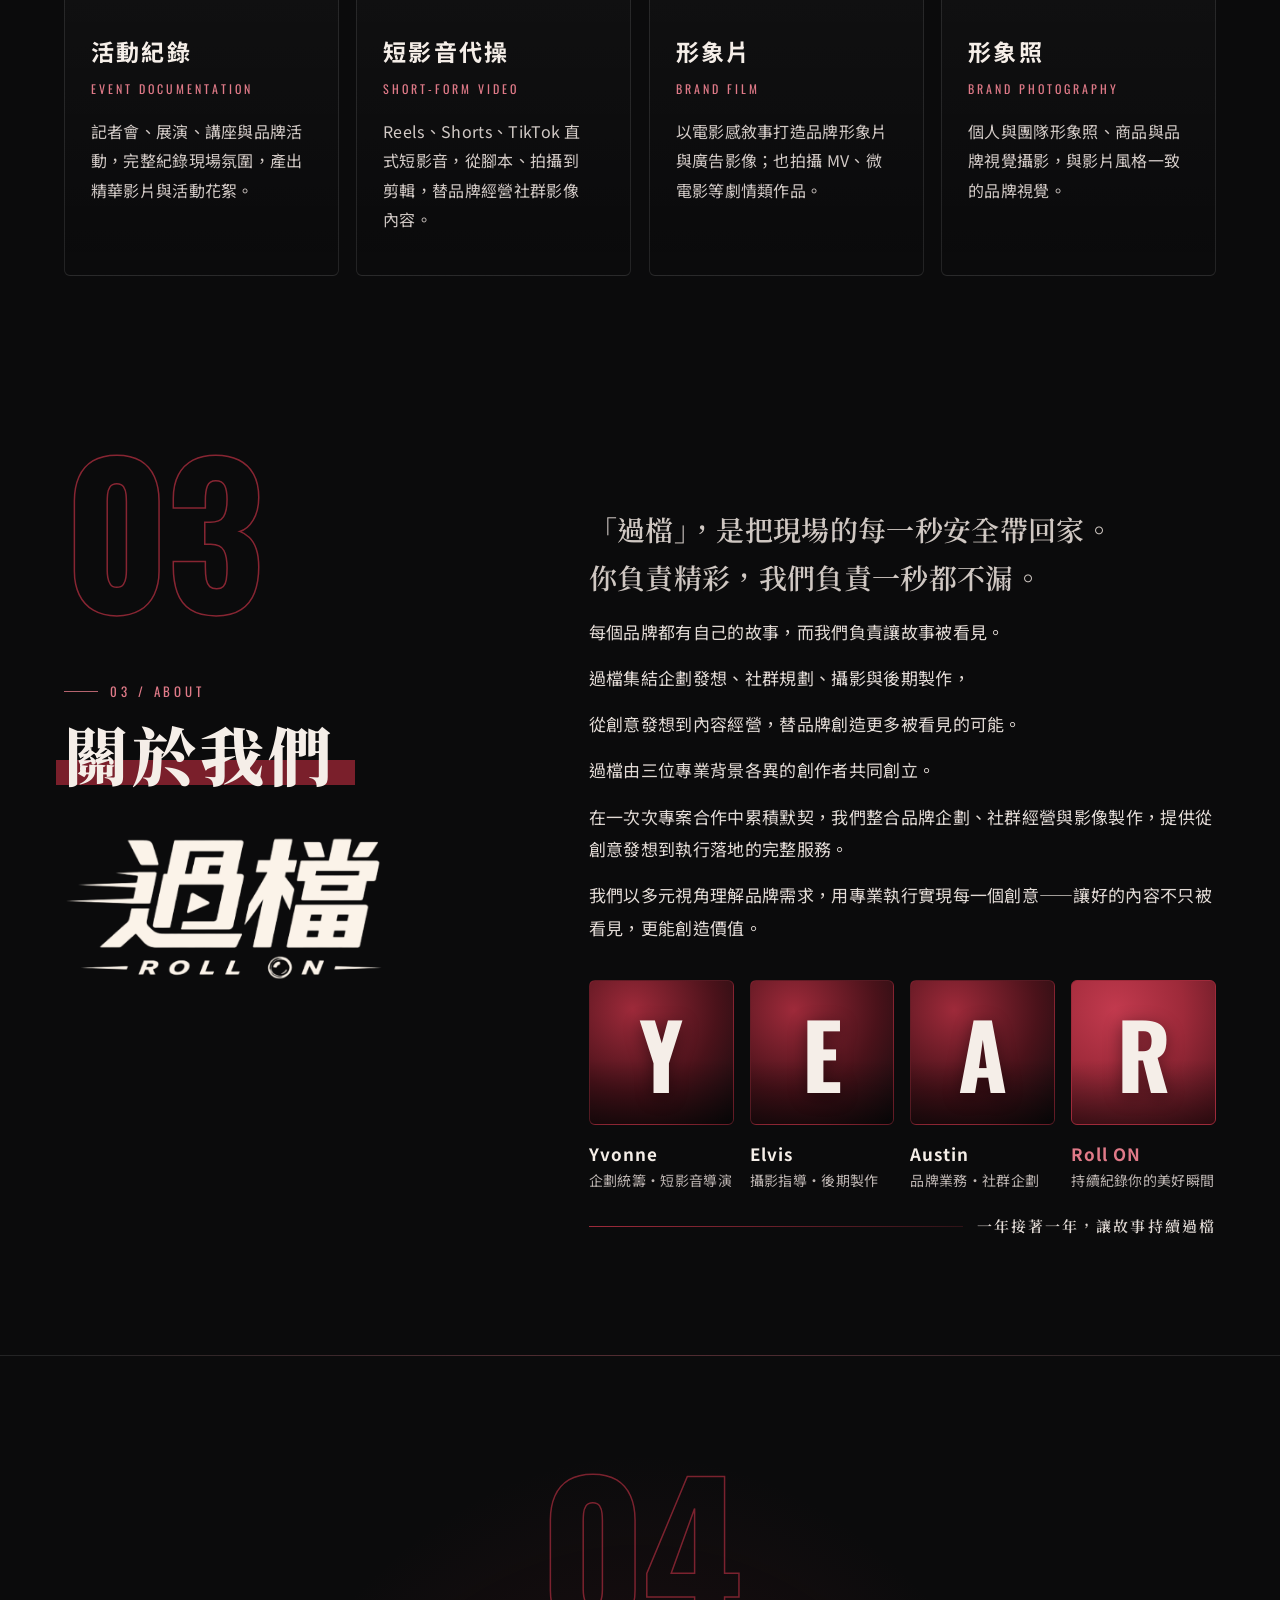
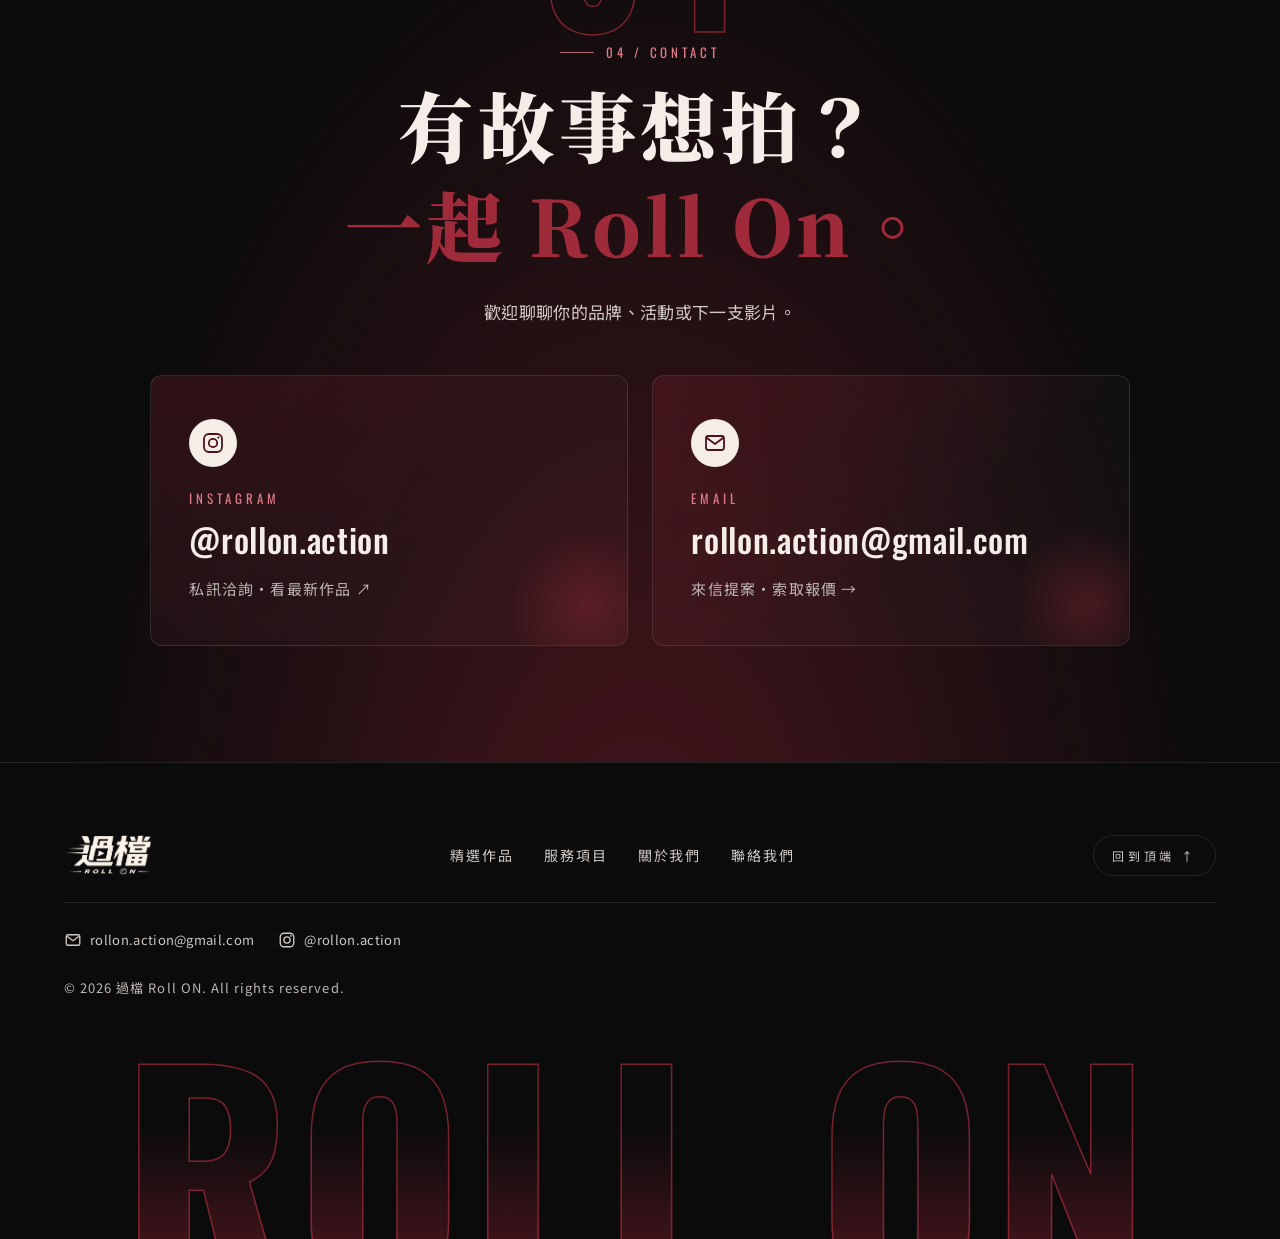
==== commit 6d13099c: "關於我們：YES 改為 YEAR（R＝Roll ON 持續紀錄你的美好瞬間）" ====
--- a/index.html
+++ b/index.html
@@ -8,7 +8,7 @@
 <link rel="preconnect" href="https://fonts.googleapis.com">
 <link rel="preconnect" href="https://fonts.gstatic.com" crossorigin>
 <link href="https://fonts.googleapis.com/css2?family=Noto+Sans+TC:wght@300;400;500;700;900&family=Noto+Serif+TC:wght@600;900&family=Oswald:wght@500;700&display=swap" rel="stylesheet">
-<link rel="stylesheet" href="assets/style.css?v=20261109">
+<link rel="stylesheet" href="assets/style.css?v=20261110b">
 <script>document.documentElement.classList.replace("no-js","js")</script>
 <link rel="icon" href="assets/logo-light.png">
 <script>
@@ -167,7 +167,8 @@
         <ul class="about__team" aria-label="團隊成員">
           <li><div class="avatar" aria-hidden="true"><span>Y</span></div><strong>Yvonne</strong><span class="roles"><em>企劃統籌</em>・<em>短影音導演</em></span></li>
           <li><div class="avatar" aria-hidden="true"><span>E</span></div><strong>Elvis</strong><span class="roles"><em>攝影指導</em>・<em>後期製作</em></span></li>
-          <li><div class="avatar" aria-hidden="true"><span>S</span></div><strong>Austin</strong><span class="roles"><em>品牌業務</em>・<em>社群企劃</em></span></li>
+          <li><div class="avatar" aria-hidden="true"><span>A</span></div><strong>Austin</strong><span class="roles"><em>品牌業務</em>・<em>社群企劃</em></span></li>
+          <li class="is-brand"><div class="avatar" aria-hidden="true"><span>R</span></div><strong>Roll ON</strong><span class="roles"><em>持續紀錄</em><em>你的美好瞬間</em></span></li>
         </ul>
         <p class="yes-line"><span class="yes-line__rule"></span>一年接著一年，讓故事持續過檔</p>
         </div>
--- a/assets/style.css
+++ b/assets/style.css
@@ -869,3 +869,15 @@
   .wother__name{font-size:17px}
   .wother__count{font-size:11.5px}
 }
+
+/* ===== YEAR 團隊列（2026-11）===== */
+.team-yes{max-width:680px}
+.team-yes .about__team{grid-template-columns:repeat(4,minmax(0,1fr));gap:16px}
+.about__team li.is-brand .avatar{border-color:var(--wine-2);background:radial-gradient(circle at 30% 20%,#c23a4e,var(--wine-2) 45%,var(--wine-dark) 100%)}
+.about__team li.is-brand strong{color:var(--wine-text)}
+@media (max-width:760px){
+  .team-yes .about__team{grid-template-columns:repeat(4,minmax(0,1fr));gap:8px}
+  .avatar span{font-size:clamp(40px,11vw,56px)}
+  .about__team strong{font-size:14px;letter-spacing:.03em}
+  .about__team .roles{font-size:12px}
+}
